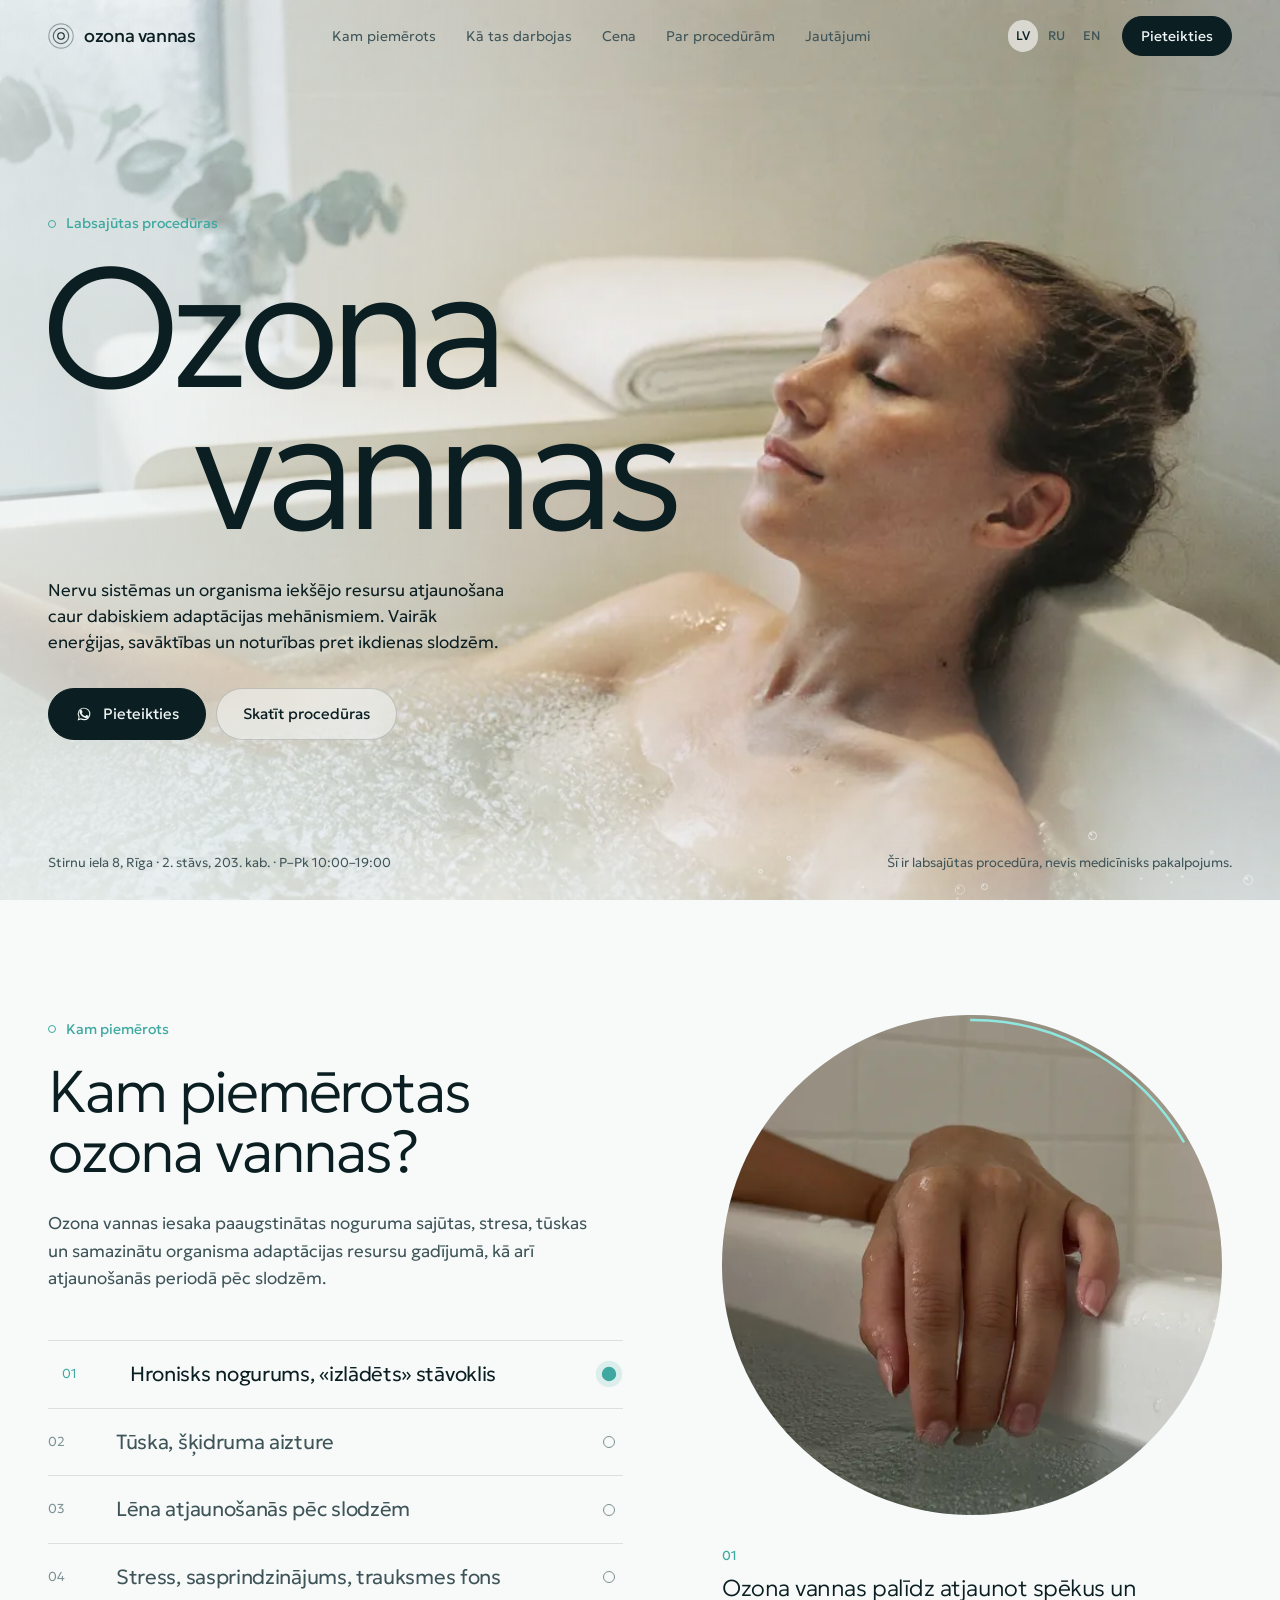
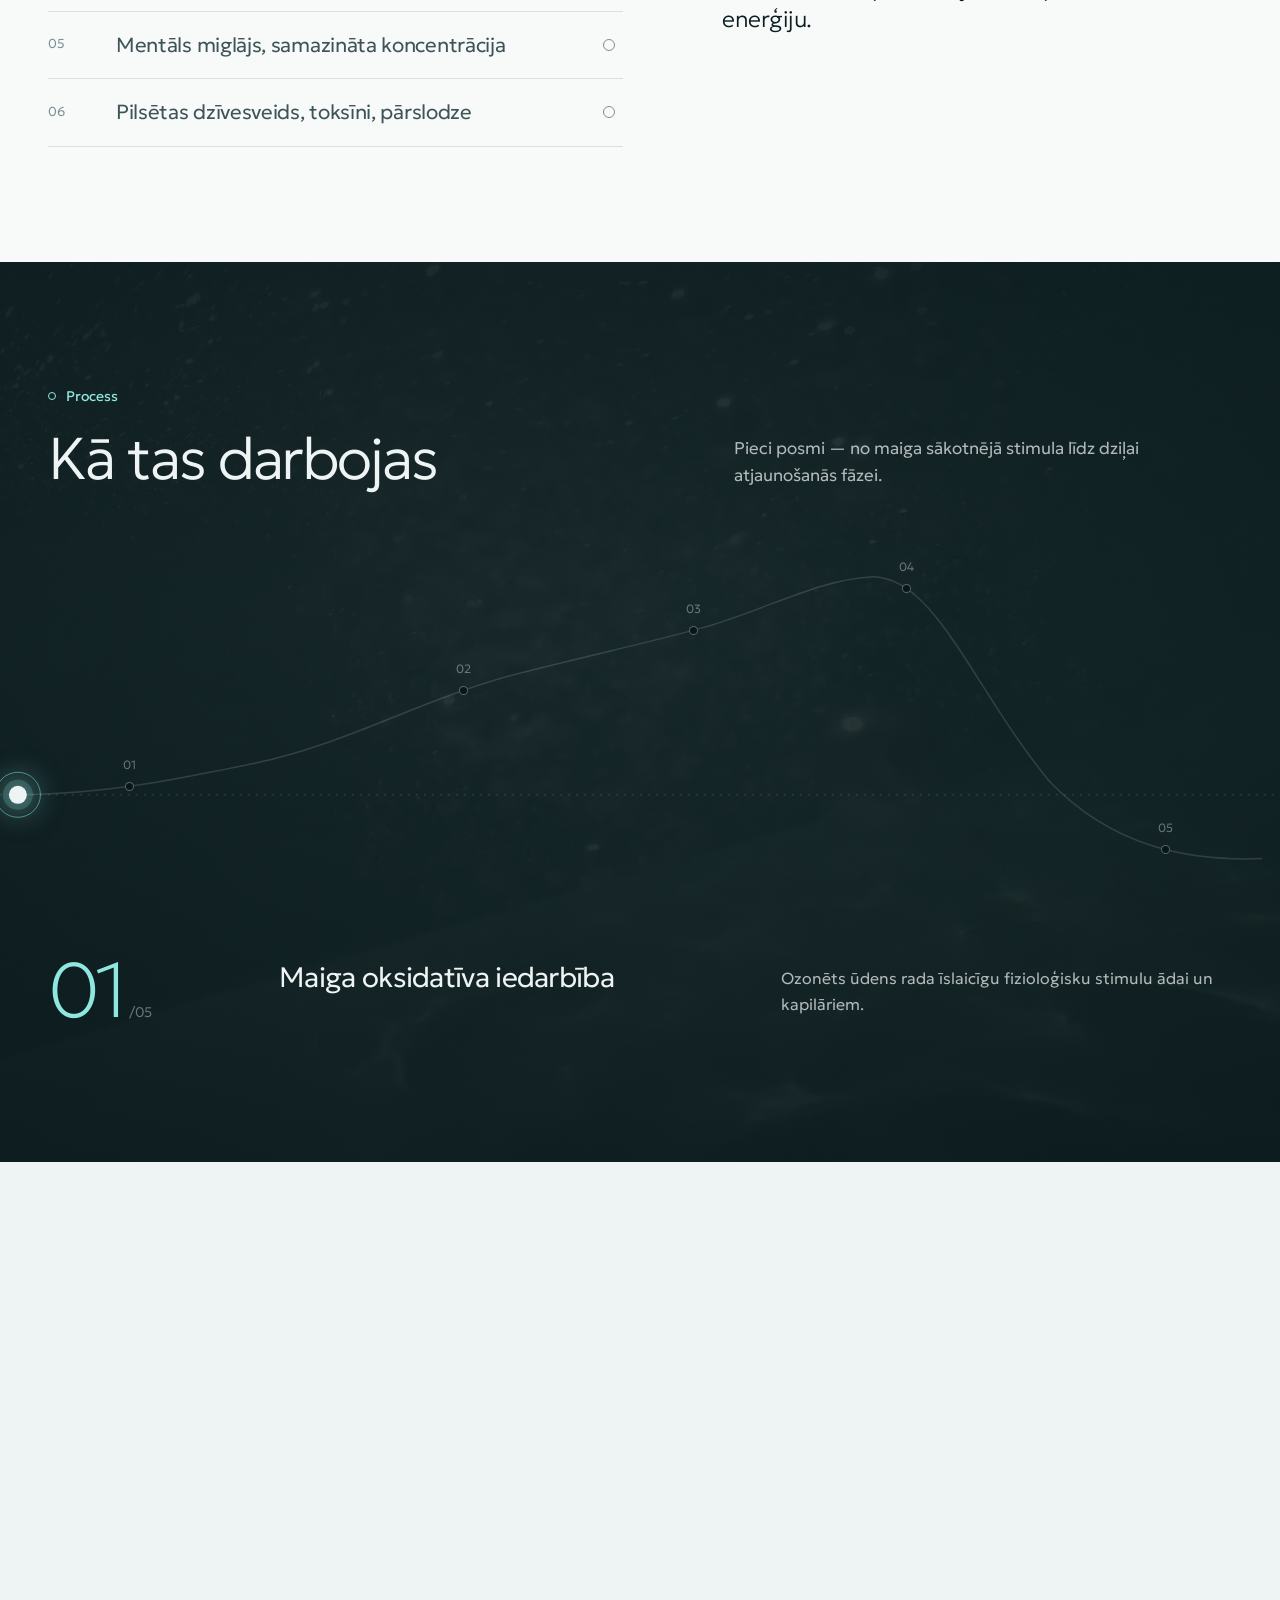
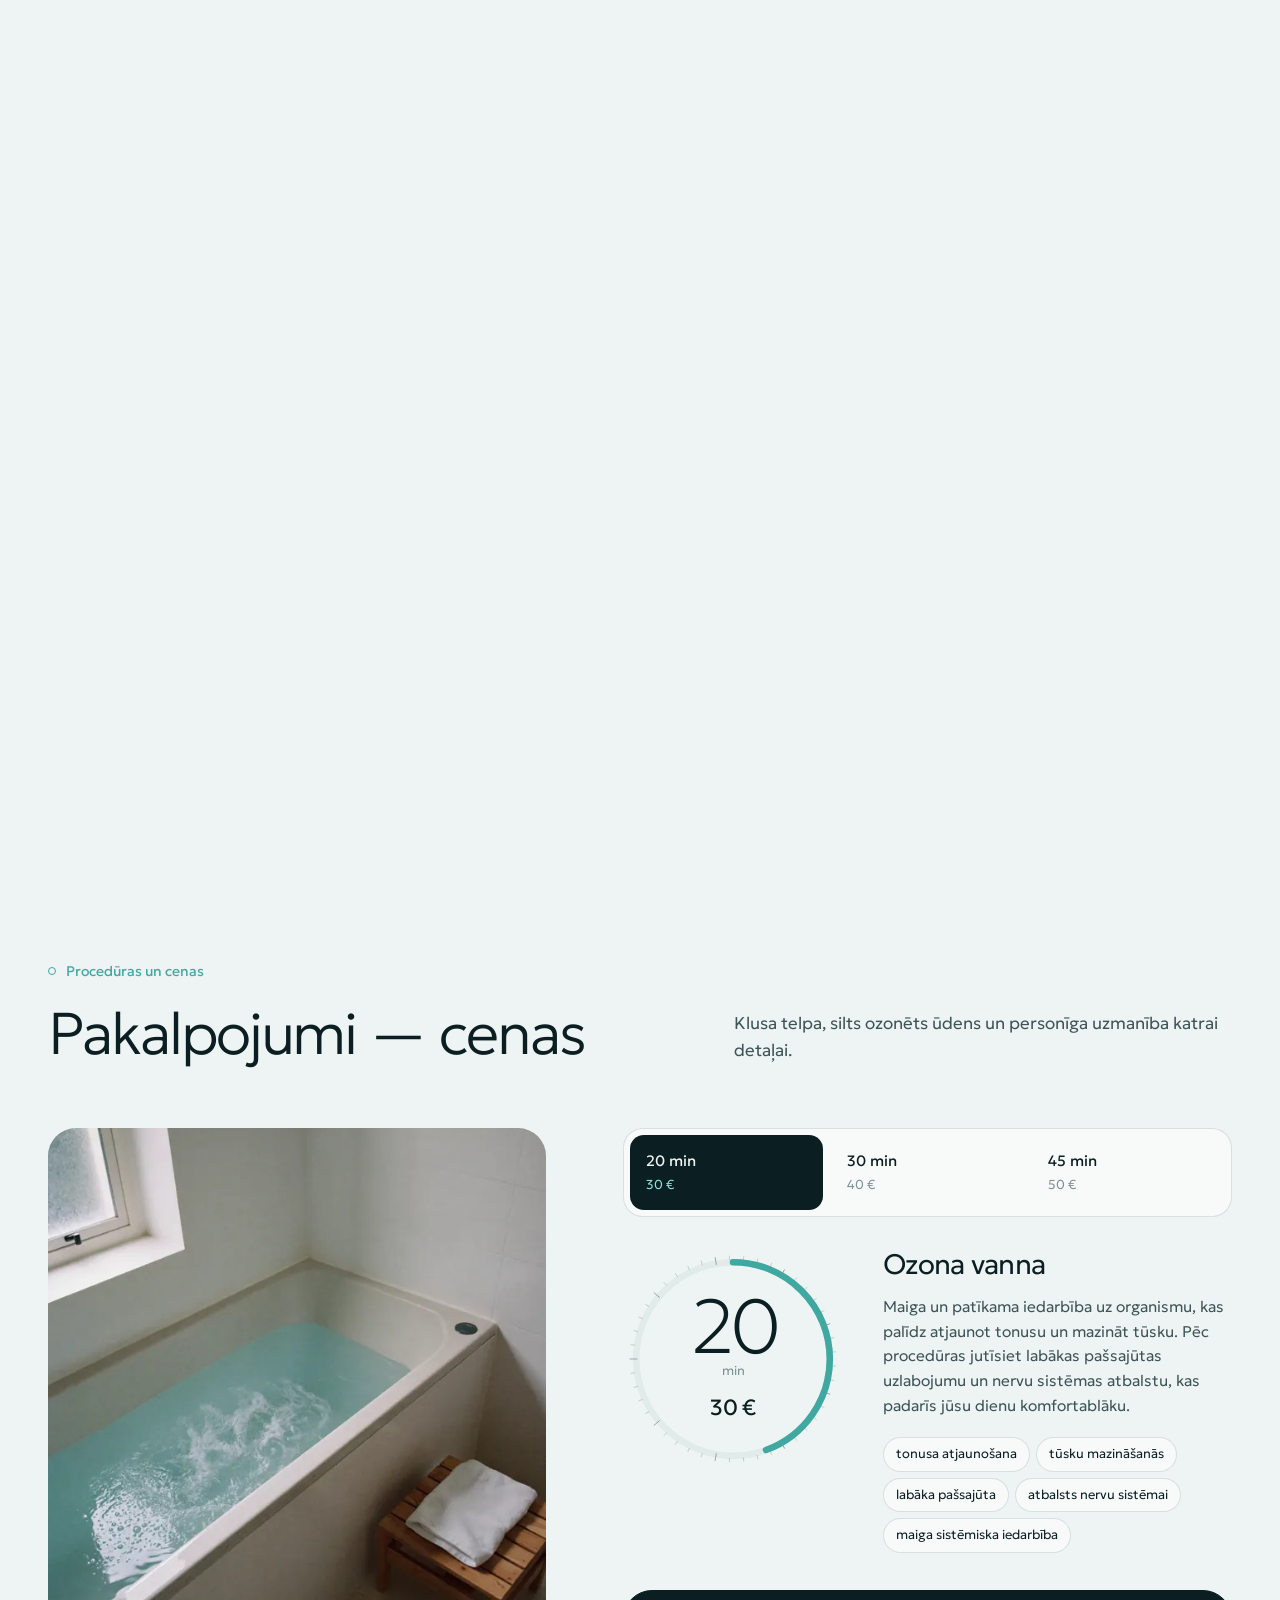
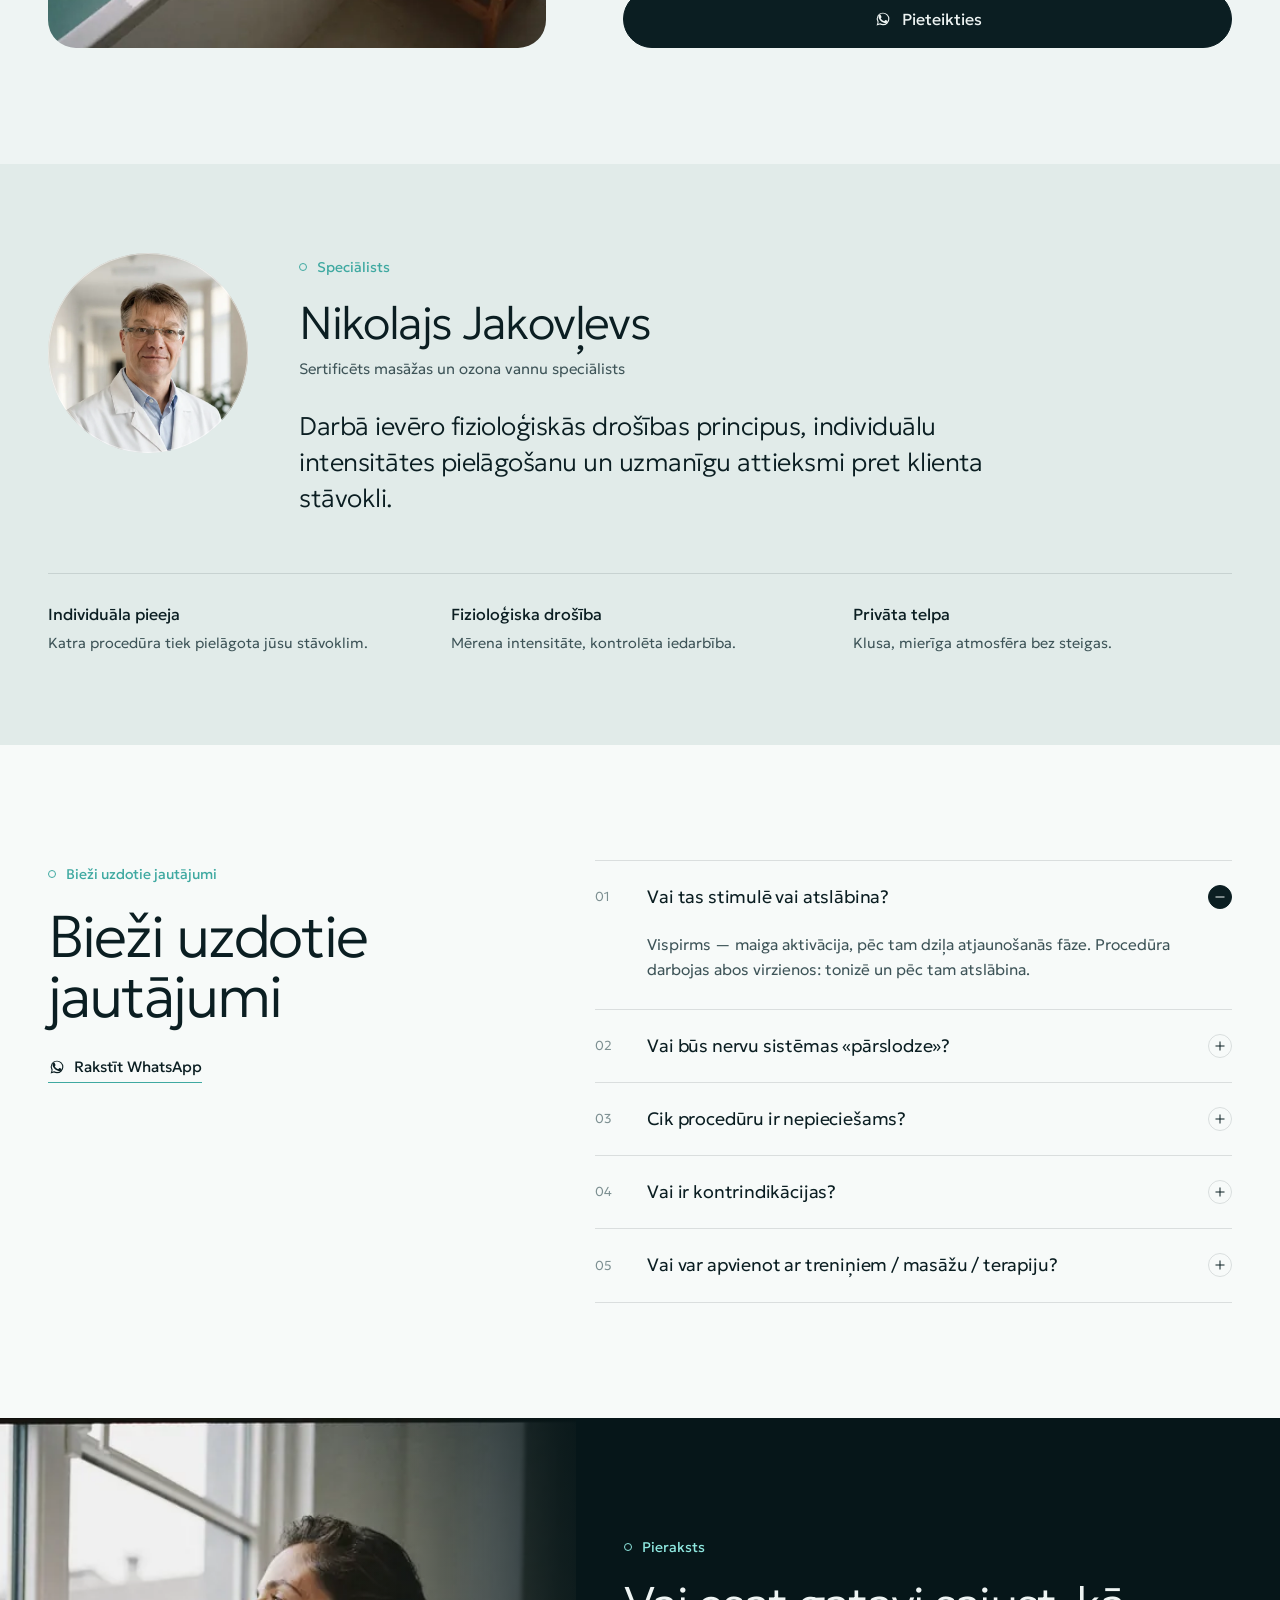
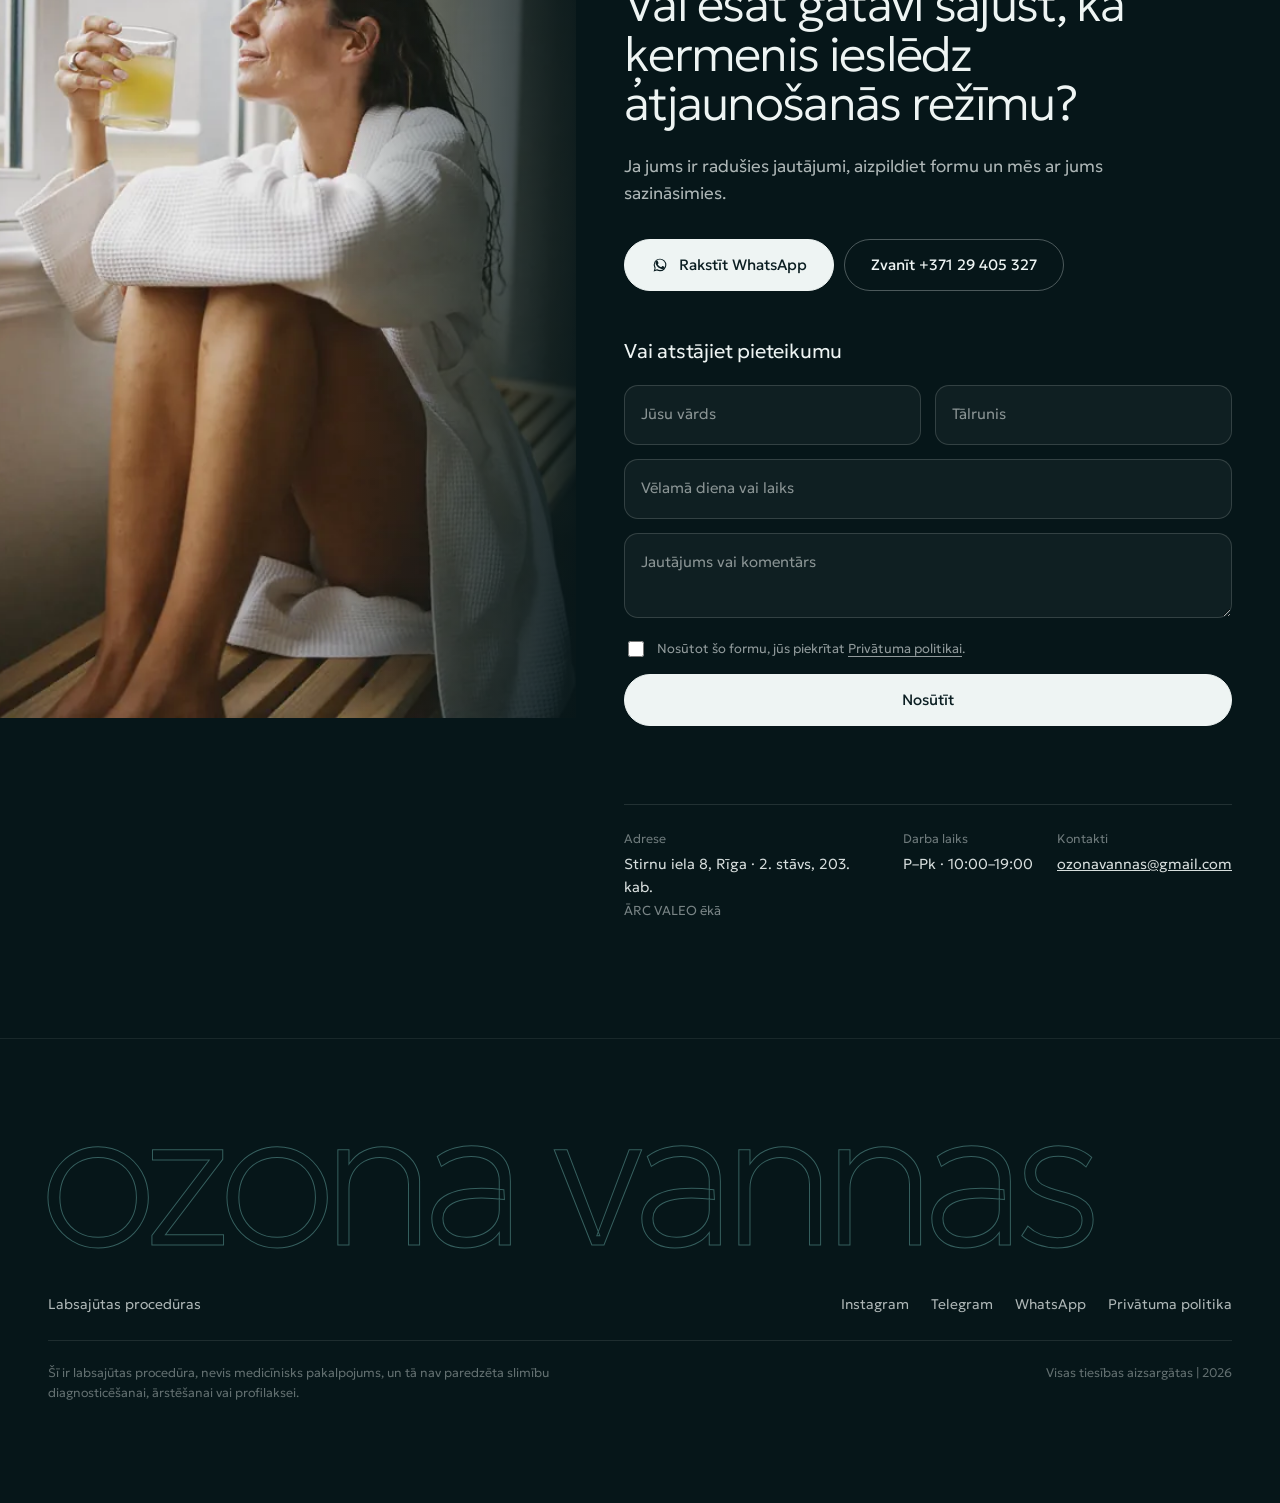
==== index.html @ 35479e6d "Rebrand: interactive water concept with new photography - New identity: Geologica, foam/abyss palett" ====
<!doctype html>
<html lang="lv">
<head>
  <meta charset="utf-8">
  <meta name="viewport" content="width=device-width, initial-scale=1, viewport-fit=cover">
  <title>Ozona Vanna Rīgā | Ozona vannas un masāža | Ozonavannas.lv</title>
  <meta name="description" content="Ozona vannas Rīgā – dziļa relaksācija, ķermeņa atjaunošana un labsajūta. Izvēlies ozona vannu vai ozona vannu ar masāžu. Pieraksts Rīgā.">
  <meta name="robots" content="index, follow, max-image-preview:large">
  <meta name="theme-color" content="#eef4f3">
  <meta name="google-site-verification" content="QZF57YXRMvdtStPwRfbLH__YhUkK2asxfuNc9nprvyA">
  <link rel="canonical" href="https://www.ozonavannas.lv/">
  <link rel="alternate" hreflang="lv" href="https://www.ozonavannas.lv/">
  <link rel="alternate" hreflang="ru" href="https://www.ozonavannas.lv/ru/">
  <link rel="alternate" hreflang="en" href="https://www.ozonavannas.lv/en/">
  <link rel="alternate" hreflang="x-default" href="https://www.ozonavannas.lv/">
  <meta property="og:type" content="website">
  <meta property="og:site_name" content="Ozona vannas">
  <meta property="og:title" content="Ozona Vanna Rīgā | Ozona vannas un masāža | Ozonavannas.lv">
  <meta property="og:description" content="Ozona vannas Rīgā – dziļa relaksācija, ķermeņa atjaunošana un labsajūta. Izvēlies ozona vannu vai ozona vannu ar masāžu. Pieraksts Rīgā.">
  <meta property="og:url" content="https://www.ozonavannas.lv/">
  <meta property="og:image" content="https://www.ozonavannas.lv/img/og.jpg">
  <meta property="og:image:width" content="1200">
  <meta property="og:image:height" content="630">
  <meta property="og:image:alt" content="Ozona vanna Rīgā">
  <meta property="og:locale" content="lv_LV">
  <meta name="twitter:card" content="summary_large_image">
  <link rel="icon" href="/favicon.svg" type="image/svg+xml">
  <link rel="preload" href="/fonts/geologica-latin-wght-normal.woff2" as="font" type="font/woff2" crossorigin>
  <link rel="preload" as="image" href="/img/hero-1280.webp" imagesrcset="/img/hero-m-864.webp 864w, /img/hero-1280.webp 1280w, /img/hero-2000.webp 2000w" imagesizes="100vw">
  <link rel="stylesheet" href="/fonts/geologica.css">
  <link rel="stylesheet" href="/styles.css?v=202610071225">
  <script type="application/ld+json">{"@context":"https://schema.org","@graph":[{"@type":"WebSite","@id":"https://www.ozonavannas.lv/#website","url":"https://www.ozonavannas.lv/","name":"Ozona vannas","inLanguage":["lv","ru","en"]},{"@type":["LocalBusiness","HealthAndBeautyBusiness"],"@id":"https://www.ozonavannas.lv/#business","name":"Ozona vannas","url":"https://www.ozonavannas.lv/","image":"https://www.ozonavannas.lv/img/og.jpg","logo":"https://www.ozonavannas.lv/favicon.svg","telephone":"+37129405327","email":"ozonavannas@gmail.com","description":"Ozona vannas Rīgā – dziļa relaksācija, ķermeņa atjaunošana un labsajūta. Izvēlies ozona vannu vai ozona vannu ar masāžu. Pieraksts Rīgā.","address":{"@type":"PostalAddress","streetAddress":"Stirnu iela 8, 203","addressLocality":"Rīga","addressCountry":"LV"},"openingHoursSpecification":[{"@type":"OpeningHoursSpecification","dayOfWeek":["Monday","Tuesday","Wednesday","Thursday","Friday"],"opens":"10:00","closes":"19:00"}],"priceRange":"€€","areaServed":{"@type":"City","name":"Rīga"},"sameAs":["https://www.instagram.com/ozonavannas","https://t.me/NikolayJa"],"makesOffer":[{"@type":"Offer","name":"Ozona vanna · 20 min","price":"30","priceCurrency":"EUR"},{"@type":"Offer","name":"Ozona vanna · 30 min","price":"40","priceCurrency":"EUR"},{"@type":"Offer","name":"Ozona vanna + masāža ar ozona eļļu · 45 min","price":"50","priceCurrency":"EUR"}]},{"@type":"FAQPage","@id":"https://www.ozonavannas.lv/#faq","inLanguage":"lv","mainEntity":[{"@type":"Question","name":"Vai tas stimulē vai atslābina?","acceptedAnswer":{"@type":"Answer","text":"Vispirms — maiga aktivācija, pēc tam dziļa atjaunošanās fāze. Procedūra darbojas abos virzienos: tonizē un pēc tam atslābina."}},{"@type":"Question","name":"Vai būs nervu sistēmas «pārslodze»?","acceptedAnswer":{"@type":"Answer","text":"Nē. Stimuls ir mērens un kontrolēts — tas ir eustress, kas iekļaujas dabiskā adaptācijas reakcijā."}},{"@type":"Question","name":"Cik procedūru ir nepieciešams?","acceptedAnswer":{"@type":"Answer","text":"Pirmais efekts jūtams jau pēc viena seansa. Noturīgam rezultātam parasti ieteicams īss kurss."}},{"@type":"Question","name":"Vai ir kontrindikācijas?","acceptedAnswer":{"@type":"Answer","text":"Jā, ir individuāli ierobežojumi. Lūdzu, par tiem pastāstiet iepriekš — speciālists pielāgos procedūru."}},{"@type":"Question","name":"Vai var apvienot ar treniņiem / masāžu / terapiju?","acceptedAnswer":{"@type":"Answer","text":"Jā. Ozona vanna labi sader ar fizisko slodzi, masāžu un atbalstošo terapiju."}}]}]}</script>
</head>
<body>
<a class="skip" href="#main">Pāriet uz saturu</a>

<header class="site-header" data-header>
  <div class="wrap header-inner">
    <a class="logo" href="/" aria-label="Ozona vannas">
      <svg class="logo-mark" viewBox="0 0 32 32" aria-hidden="true"><circle cx="16" cy="16" r="15"/><circle cx="16" cy="16" r="9.5"/><circle cx="16" cy="16" r="4"/></svg>
      <span class="logo-word">ozona vannas</span>
    </a>
    <nav class="nav" aria-label="Izvēlne">
      <a href="#kam">Kam piemērots</a>
      <a href="#procedura">Kā tas darbojas</a>
      <a href="#cenas">Cena</a>
      <a href="#specialists">Par procedūrām</a>
      <a href="#jautajumi">Jautājumi</a>
    </nav>
    <div class="header-right">
      <div class="lang" aria-label="Language">
        <a href="/" hreflang="lv" lang="lv" aria-current="page">LV</a>
        <a href="/ru/" hreflang="ru" lang="ru">RU</a>
        <a href="/en/" hreflang="en" lang="en">EN</a>
      </div>
      <a class="btn btn-small" href="https://wa.me/37129405327?text=Labdien%21%20V%C4%93los%20pierakst%C4%ABties%20uz%20ozona%20vannu." target="_blank" rel="noopener" data-track="wa_header">Pieteikties</a>
      <button class="burger" type="button" aria-expanded="false" aria-controls="mobile-menu" data-burger><span></span><span class="sr">Izvēlne</span></button>
    </div>
  </div>
  <div class="mobile-menu" id="mobile-menu" hidden data-menu>
    <nav class="wrap">
      <a href="#kam">Kam piemērots</a>
      <a href="#procedura">Kā tas darbojas</a>
      <a href="#cenas">Cena</a>
      <a href="#specialists">Par procedūrām</a>
      <a href="#jautajumi">Jautājumi</a>
      <div class="lang lang-mobile">
        <a href="/" hreflang="lv" aria-current="page">LV</a>
        <a href="/ru/" hreflang="ru">RU</a>
        <a href="/en/" hreflang="en">EN</a>
      </div>
    </nav>
  </div>
</header>

<main id="main">

  <!-- 01 · SURFACE — the photo is live water: the cursor leaves ripples, ozone bubbles rise -->
  <section class="hero" data-hero>
    <div class="hero-stage" data-hero-stage>
      <picture class="hero-img">
        <source media="(max-width: 720px)" type="image/webp" srcset="/img/hero-m-864.webp">
        <source type="image/webp" srcset="/img/hero-1280.webp 1280w, /img/hero-2000.webp 2000w" sizes="100vw">
        <img src="/img/hero-1280.jpg" alt="Ozona vanna Rīgā" width="2048" height="1152" fetchpriority="high" data-hero-img>
      </picture>
      <canvas class="hero-gl" data-hero-gl aria-hidden="true"></canvas>
      <canvas class="bubbles" data-bubbles="hero" aria-hidden="true"></canvas>
      <div class="hero-veil" aria-hidden="true"></div>
    </div>
    <div class="wrap hero-content">
      <p class="kicker" data-rise>Labsajūtas procedūras</p>
      <h1 class="display" aria-label="Ozona vannas">
        <span class="display-line" aria-hidden="true"><span class="ch">O</span><span class="ch">z</span><span class="ch">o</span><span class="ch">n</span><span class="ch">a</span></span>
        <span class="display-line display-line-2" aria-hidden="true"><span class="ch">v</span><span class="ch">a</span><span class="ch">n</span><span class="ch">n</span><span class="ch">a</span><span class="ch">s</span></span>
      </h1>
      <p class="hero-sub" data-rise>Nervu sistēmas un organisma iekšējo resursu atjaunošana caur dabiskiem adaptācijas mehānismiem. Vairāk enerģijas, savāktības un noturības pret ikdienas slodzēm.</p>
      <div class="cta-row" data-rise>
        <a class="btn" href="https://wa.me/37129405327?text=Labdien%21%20V%C4%93los%20pierakst%C4%ABties%20uz%20ozona%20vannu." target="_blank" rel="noopener" data-track="wa_hero"><svg viewBox="0 0 24 24" fill="currentColor" aria-hidden="true"><path d="M17.5 14.38c-.3-.15-1.77-.87-2.04-.97-.27-.1-.47-.15-.67.15-.2.3-.77.97-.94 1.17-.17.2-.35.22-.65.07-.3-.15-1.26-.46-2.4-1.48-.89-.79-1.49-1.77-1.66-2.07-.17-.3-.02-.46.13-.61.13-.13.3-.35.45-.52.15-.17.2-.3.3-.5.1-.2.05-.37-.02-.52-.07-.15-.67-1.62-.92-2.22-.24-.58-.49-.5-.67-.51h-.57c-.2 0-.52.07-.79.37-.27.3-1.04 1.02-1.04 2.48s1.06 2.88 1.21 3.08c.15.2 2.09 3.2 5.07 4.49.71.31 1.26.49 1.69.62.71.23 1.36.2 1.87.12.57-.09 1.77-.72 2.02-1.42.25-.7.25-1.3.17-1.42-.07-.13-.27-.2-.57-.35Z"/><path d="M12.02 3.5A8.45 8.45 0 0 0 4.8 16.28L3.5 20.5l4.34-1.14a8.43 8.43 0 0 0 4.17 1.06h.01A8.45 8.45 0 0 0 12.02 3.5Zm0 15.21h-.01a7 7 0 0 1-3.57-.98l-.26-.15-2.65.69.71-2.58-.17-.27a7.02 7.02 0 1 1 5.95 3.29Z"/></svg>Pieteikties</a>
        <a class="btn btn-glass" href="#cenas">Skatīt procedūras</a>
      </div>
    </div>
    <aside class="hero-note" data-rise>
      <p class="hero-note-lead">Enerģijas un iekšējā līdzsvara atjaunošana</p>
      <ul>
        <li>Vairāk enerģijas</li>
        <li>Mazāk sasprindzinājuma</li>
        <li>Labāka adaptācija slodzēm</li>
      </ul>
    </aside>
    <div class="wrap hero-foot" data-rise>
      <p>Stirnu iela 8, Rīga · 2. stāvs, 203. kab. · P–Pk 10:00–19:00</p>
      <p>Šī ir labsajūtas procedūra, nevis medicīnisks pakalpojums.</p>
    </div>
  </section>

  <!-- 02 · WHO IT'S FOR — pick a state; the lens answers -->
  <section class="section states" id="kam" data-states>
    <div class="wrap states-grid">
      <div class="states-copy">
        <p class="kicker">Kam piemērots</p>
        <h2 class="h2">Kam piemērotas ozona vannas?</h2>
        <p class="lede">Ozona vannas iesaka paaugstinātas noguruma sajūtas, stresa, tūskas un samazinātu organisma adaptācijas resursu gadījumā, kā arī atjaunošanās periodā pēc slodzēm.</p>
        <ol class="states-list" role="tablist" aria-orientation="vertical">
          <li>
            <button class="state" type="button" role="tab" id="state-1" aria-controls="state-panel" aria-selected="true" data-state="0">
              <span class="state-n">01</span>
              <span class="state-t">Hronisks nogurums, «izlādēts» stāvoklis</span>
              <span class="state-dot" aria-hidden="true"></span>
            </button>
            <p class="state-mobile-text">Ozona vannas palīdz atjaunot spēkus un enerģiju.</p>
          </li>
          <li>
            <button class="state" type="button" role="tab" id="state-2" aria-controls="state-panel" aria-selected="false" data-state="1">
              <span class="state-n">02</span>
              <span class="state-t">Tūska, šķidruma aizture</span>
              <span class="state-dot" aria-hidden="true"></span>
            </button>
            <p class="state-mobile-text">Veicina tūsku mazināšanos un lieka šķidruma izvadīšanu.</p>
          </li>
          <li>
            <button class="state" type="button" role="tab" id="state-3" aria-controls="state-panel" aria-selected="false" data-state="2">
              <span class="state-n">03</span>
              <span class="state-t">Lēna atjaunošanās pēc slodzēm</span>
              <span class="state-dot" aria-hidden="true"></span>
            </button>
            <p class="state-mobile-text">Mazina nogurumu un sasprindzinājumu pēc fiziskām slodzēm.</p>
          </li>
          <li>
            <button class="state" type="button" role="tab" id="state-4" aria-controls="state-panel" aria-selected="false" data-state="3">
              <span class="state-n">04</span>
              <span class="state-t">Stress, sasprindzinājums, trauksmes fons</span>
              <span class="state-dot" aria-hidden="true"></span>
            </button>
            <p class="state-mobile-text">Vannas palīdz mazināt sasprindzinājuma un trauksmes līmeni.</p>
          </li>
          <li>
            <button class="state" type="button" role="tab" id="state-5" aria-controls="state-panel" aria-selected="false" data-state="4">
              <span class="state-n">05</span>
              <span class="state-t">Mentāls miglājs, samazināta koncentrācija</span>
              <span class="state-dot" aria-hidden="true"></span>
            </button>
            <p class="state-mobile-text">Veicina labāku koncentrāciju un prāta skaidrību.</p>
          </li>
          <li>
            <button class="state" type="button" role="tab" id="state-6" aria-controls="state-panel" aria-selected="false" data-state="5">
              <span class="state-n">06</span>
              <span class="state-t">Pilsētas dzīvesveids, toksīni, pārslodze</span>
              <span class="state-dot" aria-hidden="true"></span>
            </button>
            <p class="state-mobile-text">Sajūtiet spēku pieplūdumu, prāta skaidrību un dziļu atjaunošanos.</p>
          </li>
        </ol>
      </div>
      <div class="states-lens">
        <figure class="lens" data-lens>
          <picture>
            <source type="image/webp" srcset="/img/hand-600.webp 600w, /img/hand-960.webp 960w" sizes="(max-width: 900px) 70vw, 460px">
            <img src="/img/hand-600.webp" alt="" width="960" height="1280" loading="lazy" decoding="async">
          </picture>
          <canvas class="bubbles" data-bubbles="lens" aria-hidden="true"></canvas>
          <svg class="lens-ring" viewBox="0 0 100 100" aria-hidden="true"><circle cx="50" cy="50" r="49" pathLength="6" data-lens-ring/></svg>
        </figure>
        <div class="lens-text" id="state-panel" role="tabpanel" aria-live="polite">
          <p class="lens-p is-on" data-state-text="0"><span>01</span>Ozona vannas palīdz atjaunot spēkus un enerģiju.</p>
          <p class="lens-p" data-state-text="1"><span>02</span>Veicina tūsku mazināšanos un lieka šķidruma izvadīšanu.</p>
          <p class="lens-p" data-state-text="2"><span>03</span>Mazina nogurumu un sasprindzinājumu pēc fiziskām slodzēm.</p>
          <p class="lens-p" data-state-text="3"><span>04</span>Vannas palīdz mazināt sasprindzinājuma un trauksmes līmeni.</p>
          <p class="lens-p" data-state-text="4"><span>05</span>Veicina labāku koncentrāciju un prāta skaidrību.</p>
          <p class="lens-p" data-state-text="5"><span>06</span>Sajūtiet spēku pieplūdumu, prāta skaidrību un dziļu atjaunošanos.</p>
        </div>
      </div>
    </div>
  </section>

  <!-- 03 · THE CURVE — the session drawn as one line: activation, peak, deep recovery -->
  <section class="curve" id="procedura" data-curve>
    <div class="curve-bg" aria-hidden="true">
      <picture>
        <source type="image/webp" srcset="/img/water-900.webp 900w, /img/water-1600.webp 1600w" sizes="100vw">
        <img src="/img/water-900.webp" alt="" width="2048" height="1152" loading="lazy" decoding="async" data-curve-img>
      </picture>
      <canvas class="bubbles" data-bubbles="curve"></canvas>
    </div>
    <div class="curve-pin" data-curve-pin>
      <div class="wrap curve-head">
        <div>
          <p class="kicker">Process</p>
          <h2 class="h2">Kā tas darbojas</h2>
        </div>
        <p class="lede">Pieci posmi — no maiga sākotnējā stimula līdz dziļai atjaunošanās fāzei.</p>
      </div>
      <div class="curve-plot" aria-hidden="true">
        <svg viewBox="0 0 1000 300" preserveAspectRatio="none" data-curve-svg>
          <line class="curve-base" x1="0" y1="200" x2="1000" y2="200"/>
          <path class="curve-ghost" d="M14,200 C80,200 140,188 200,176 C270,162 330,128 400,110 C460,95 505,86 550,74 C600,60 640,38 680,36 C730,34 760,120 820,190 C870,240 930,250 986,248"/>
          <path class="curve-line" data-curve-path d="M14,200 C80,200 140,188 200,176 C270,162 330,128 400,110 C460,95 505,86 550,74 C600,60 640,38 680,36 C730,34 760,120 820,190 C870,240 930,250 986,248"/>
        </svg>
        <div class="curve-marks" data-curve-marks>
          <span class="curve-mark" data-mark="0" data-n="01"></span>
          <span class="curve-mark" data-mark="1" data-n="02"></span>
          <span class="curve-mark" data-mark="2" data-n="03"></span>
          <span class="curve-mark" data-mark="3" data-n="04"></span>
          <span class="curve-mark" data-mark="4" data-n="05"></span>
        </div>
        <span class="curve-dot" data-curve-dot><i></i></span>
      </div>
      <ol class="wrap curve-steps" data-curve-steps>
        <li class="curve-step is-on" data-step="0">
          <span class="curve-step-n">01<small>/05</small></span>
          <h3>Maiga oksidatīva iedarbība</h3>
          <p>Ozonēts ūdens rada īslaicīgu fizioloģisku stimulu ādai un kapilāriem.</p>
        </li>
        <li class="curve-step" data-step="1">
          <span class="curve-step-n">02<small>/05</small></span>
          <h3>Receptoru un nervu sistēmas aktivācija</h3>
          <p>Iesaistās perifērā nervu sistēma un veģetatīvā regulācija.</p>
        </li>
        <li class="curve-step" data-step="2">
          <span class="curve-step-n">03<small>/05</small></span>
          <h3>Eustress — labvēlīgs stress</h3>
          <p>Organisms saņem kontrolētu signālu adaptācijai, nevis aizsardzībai vai panikas reakcijai.</p>
        </li>
        <li class="curve-step" data-step="3">
          <span class="curve-step-n">04<small>/05</small></span>
          <h3>Īsa simpātiskās sistēmas aktivācija</h3>
          <p>Mērens kateholamīnu (hormonu un neirotransmiteru) izdalījums veicina prāta skaidrību, tonusu un koncentrāciju.</p>
        </li>
        <li class="curve-step" data-step="4">
          <span class="curve-step-n">05<small>/05</small></span>
          <h3>Atjaunošanās fāze</h3>
          <p>Pēc aktivācijas sākas dziļas relaksācijas, atjaunošanās un sistēmu līdzsvara procesi.</p>
        </li>
      </ol>
    </div>
  </section>

  <!-- 04 · CHOOSE THE SESSION — one dial for all three options -->
  <section class="section session" id="cenas" data-session>
    <div class="wrap">
      <header class="section-head">
        <div>
          <p class="kicker">Procedūras un cenas</p>
          <h2 class="h2">Pakalpojumi — cenas</h2>
        </div>
        <p class="lede">Klusa telpa, silts ozonēts ūdens un personīga uzmanība katrai detaļai.</p>
      </header>
      <div class="session-grid">
        <div class="session-media">
          <figure class="session-photo is-on" data-svc-photo="0">
            <picture>
              <source type="image/webp" srcset="/img/tub-600.webp 600w, /img/tub-960.webp 960w" sizes="(max-width: 900px) 100vw, 40vw">
              <img src="/img/tub-600.webp" alt="Ozona vanna" width="960" height="1280" loading="lazy" decoding="async">
            </picture>
          </figure>
          <figure class="session-photo" data-svc-photo="1">
            <picture>
              <source type="image/webp" srcset="/img/massage-600.webp 600w, /img/massage-960.webp 960w" sizes="(max-width: 900px) 100vw, 40vw">
              <img src="/img/massage-600.webp" alt="Masāža ar ozona eļļu" width="960" height="1280" loading="lazy" decoding="async">
            </picture>
          </figure>
        </div>
        <div class="session-panel">
          <div class="session-options" role="radiogroup">
            <button type="button" class="opt" role="radio" aria-checked="true" data-opt data-svc="0" data-min="20" data-price="30 €" data-wa="https://wa.me/37129405327?text=Labdien%21%20V%C4%93los%20pierakst%C4%ABties%20uz%20ozona%20vannu%20%2820%20vai%2030%20min%29.">
              <span class="opt-min">20 min</span><span class="opt-price">30 €</span>
            </button>
            <button type="button" class="opt" role="radio" aria-checked="false" data-opt data-svc="0" data-min="30" data-price="40 €" data-wa="https://wa.me/37129405327?text=Labdien%21%20V%C4%93los%20pierakst%C4%ABties%20uz%20ozona%20vannu%20%2820%20vai%2030%20min%29.">
              <span class="opt-min">30 min</span><span class="opt-price">40 €</span>
            </button>
            <button type="button" class="opt" role="radio" aria-checked="false" data-opt data-svc="1" data-min="45" data-price="50 €" data-wa="https://wa.me/37129405327?text=Labdien%21%20V%C4%93los%20pierakst%C4%ABties%20uz%20ozona%20vannu%20%2B%20mas%C4%81%C5%BEu%20ar%20ozona%20e%C4%BC%C4%BCu%20%2845%20min%29.">
              <span class="opt-min">45 min</span><span class="opt-price">50 €</span>
            </button>
          </div>
          <div class="session-dial" aria-hidden="true">
            <svg viewBox="0 0 200 200"><circle class="dial-track" cx="100" cy="100" r="88"/><circle class="dial-fill" cx="100" cy="100" r="88" pathLength="45" data-dial/><line class="dial-tick dial-tick-major" x1="100" y1="6" x2="100" y2="13" transform="rotate(0 100 100)"/><line class="dial-tick" x1="100" y1="6" x2="100" y2="10" transform="rotate(8 100 100)"/><line class="dial-tick" x1="100" y1="6" x2="100" y2="10" transform="rotate(16 100 100)"/><line class="dial-tick" x1="100" y1="6" x2="100" y2="10" transform="rotate(24 100 100)"/><line class="dial-tick" x1="100" y1="6" x2="100" y2="10" transform="rotate(32 100 100)"/><line class="dial-tick dial-tick-major" x1="100" y1="6" x2="100" y2="13" transform="rotate(40 100 100)"/><line class="dial-tick" x1="100" y1="6" x2="100" y2="10" transform="rotate(48 100 100)"/><line class="dial-tick" x1="100" y1="6" x2="100" y2="10" transform="rotate(56 100 100)"/><line class="dial-tick" x1="100" y1="6" x2="100" y2="10" transform="rotate(64 100 100)"/><line class="dial-tick" x1="100" y1="6" x2="100" y2="10" transform="rotate(72 100 100)"/><line class="dial-tick dial-tick-major" x1="100" y1="6" x2="100" y2="13" transform="rotate(80 100 100)"/><line class="dial-tick" x1="100" y1="6" x2="100" y2="10" transform="rotate(88 100 100)"/><line class="dial-tick" x1="100" y1="6" x2="100" y2="10" transform="rotate(96 100 100)"/><line class="dial-tick" x1="100" y1="6" x2="100" y2="10" transform="rotate(104 100 100)"/><line class="dial-tick" x1="100" y1="6" x2="100" y2="10" transform="rotate(112 100 100)"/><line class="dial-tick dial-tick-major" x1="100" y1="6" x2="100" y2="13" transform="rotate(120 100 100)"/><line class="dial-tick" x1="100" y1="6" x2="100" y2="10" transform="rotate(128 100 100)"/><line class="dial-tick" x1="100" y1="6" x2="100" y2="10" transform="rotate(136 100 100)"/><line class="dial-tick" x1="100" y1="6" x2="100" y2="10" transform="rotate(144 100 100)"/><line class="dial-tick" x1="100" y1="6" x2="100" y2="10" transform="rotate(152 100 100)"/><line class="dial-tick dial-tick-major" x1="100" y1="6" x2="100" y2="13" transform="rotate(160 100 100)"/><line class="dial-tick" x1="100" y1="6" x2="100" y2="10" transform="rotate(168 100 100)"/><line class="dial-tick" x1="100" y1="6" x2="100" y2="10" transform="rotate(176 100 100)"/><line class="dial-tick" x1="100" y1="6" x2="100" y2="10" transform="rotate(184 100 100)"/><line class="dial-tick" x1="100" y1="6" x2="100" y2="10" transform="rotate(192 100 100)"/><line class="dial-tick dial-tick-major" x1="100" y1="6" x2="100" y2="13" transform="rotate(200 100 100)"/><line class="dial-tick" x1="100" y1="6" x2="100" y2="10" transform="rotate(208 100 100)"/><line class="dial-tick" x1="100" y1="6" x2="100" y2="10" transform="rotate(216 100 100)"/><line class="dial-tick" x1="100" y1="6" x2="100" y2="10" transform="rotate(224 100 100)"/><line class="dial-tick" x1="100" y1="6" x2="100" y2="10" transform="rotate(232 100 100)"/><line class="dial-tick dial-tick-major" x1="100" y1="6" x2="100" y2="13" transform="rotate(240 100 100)"/><line class="dial-tick" x1="100" y1="6" x2="100" y2="10" transform="rotate(248 100 100)"/><line class="dial-tick" x1="100" y1="6" x2="100" y2="10" transform="rotate(256 100 100)"/><line class="dial-tick" x1="100" y1="6" x2="100" y2="10" transform="rotate(264 100 100)"/><line class="dial-tick" x1="100" y1="6" x2="100" y2="10" transform="rotate(272 100 100)"/><line class="dial-tick dial-tick-major" x1="100" y1="6" x2="100" y2="13" transform="rotate(280 100 100)"/><line class="dial-tick" x1="100" y1="6" x2="100" y2="10" transform="rotate(288 100 100)"/><line class="dial-tick" x1="100" y1="6" x2="100" y2="10" transform="rotate(296 100 100)"/><line class="dial-tick" x1="100" y1="6" x2="100" y2="10" transform="rotate(304 100 100)"/><line class="dial-tick" x1="100" y1="6" x2="100" y2="10" transform="rotate(312 100 100)"/><line class="dial-tick dial-tick-major" x1="100" y1="6" x2="100" y2="13" transform="rotate(320 100 100)"/><line class="dial-tick" x1="100" y1="6" x2="100" y2="10" transform="rotate(328 100 100)"/><line class="dial-tick" x1="100" y1="6" x2="100" y2="10" transform="rotate(336 100 100)"/><line class="dial-tick" x1="100" y1="6" x2="100" y2="10" transform="rotate(344 100 100)"/><line class="dial-tick" x1="100" y1="6" x2="100" y2="10" transform="rotate(352 100 100)"/></svg>
            <div class="dial-read"><strong data-dial-min>20</strong><span data-dial-unit>min</span><em data-dial-price>30 €</em></div>
          </div>
          <article class="svc is-on" data-svc-info="0">
            <h3>Ozona vanna</h3>
            <p>Maiga un patīkama iedarbība uz organismu, kas palīdz atjaunot tonusu un mazināt tūsku. Pēc procedūras jutīsiet labākas pašsajūtas uzlabojumu un nervu sistēmas atbalstu, kas padarīs jūsu dienu komfortablāku.</p>
            <ul>
              <li>tonusa atjaunošana</li>
              <li>tūsku mazināšanās</li>
              <li>labāka pašsajūta</li>
              <li>atbalsts nervu sistēmai</li>
              <li>maiga sistēmiska iedarbība</li>
            </ul>
          </article>
          <article class="svc" data-svc-info="1">
            <h3>Ozona vanna + masāža ar ozona eļļu</h3>
            <p>Ozona vannas un masāžas ar ozona eļļu apvienojums nodrošina dziļāku atslābināšanos un paātrinātu atjaunošanos. Procedūra palīdz noņemt ķermeņa sasprindzinājumu un sniedz atjaunotības sajūtu, pateicoties kam jutīsiet sevi enerģiskāku un vieglāku.</p>
            <ul>
              <li>vanna sagatavo nervu sistēmu un asinsvadus</li>
              <li>masāža pastiprina limfodrenāžu un atslābināšanos</li>
              <li>ozona eļļa darbojas lokāli ar audiem</li>
              <li>izteikts «atjaunošanās» efekts</li>
            </ul>
          </article>
          <a class="btn btn-wide" href="https://wa.me/37129405327?text=Labdien%21%20V%C4%93los%20pierakst%C4%ABties%20uz%20ozona%20vannu%20%2820%20vai%2030%20min%29." target="_blank" rel="noopener" data-track="wa_session" data-session-cta><svg viewBox="0 0 24 24" fill="currentColor" aria-hidden="true"><path d="M17.5 14.38c-.3-.15-1.77-.87-2.04-.97-.27-.1-.47-.15-.67.15-.2.3-.77.97-.94 1.17-.17.2-.35.22-.65.07-.3-.15-1.26-.46-2.4-1.48-.89-.79-1.49-1.77-1.66-2.07-.17-.3-.02-.46.13-.61.13-.13.3-.35.45-.52.15-.17.2-.3.3-.5.1-.2.05-.37-.02-.52-.07-.15-.67-1.62-.92-2.22-.24-.58-.49-.5-.67-.51h-.57c-.2 0-.52.07-.79.37-.27.3-1.04 1.02-1.04 2.48s1.06 2.88 1.21 3.08c.15.2 2.09 3.2 5.07 4.49.71.31 1.26.49 1.69.62.71.23 1.36.2 1.87.12.57-.09 1.77-.72 2.02-1.42.25-.7.25-1.3.17-1.42-.07-.13-.27-.2-.57-.35Z"/><path d="M12.02 3.5A8.45 8.45 0 0 0 4.8 16.28L3.5 20.5l4.34-1.14a8.43 8.43 0 0 0 4.17 1.06h.01A8.45 8.45 0 0 0 12.02 3.5Zm0 15.21h-.01a7 7 0 0 1-3.57-.98l-.26-.15-2.65.69.71-2.58-.17-.27a7.02 7.02 0 1 1 5.95 3.29Z"/></svg>Pieteikties</a>
        </div>
      </div>
    </div>
  </section>

  <!-- 05 · SPECIALIST -->
  <section class="section spec" id="specialists">
    <div class="wrap spec-grid">
      <figure class="spec-photo">
        <img src="/img/nikolajs-640.webp" alt="Nikolajs Jakovļevs" width="640" height="640" loading="lazy" decoding="async">
      </figure>
      <div class="spec-id">
        <p class="kicker">Speciālists</p>
        <h2 class="h2">Nikolajs Jakovļevs</h2>
        <p class="spec-role">Sertificēts masāžas un ozona vannu speciālists</p>
      </div>
      <blockquote class="spec-bio">Darbā ievēro fizioloģiskās drošības principus, individuālu intensitātes pielāgošanu un uzmanīgu attieksmi pret klienta stāvokli.</blockquote>
      <ul class="spec-values">
        <li><h3>Individuāla pieeja</h3><p>Katra procedūra tiek pielāgota jūsu stāvoklim.</p></li>
        <li><h3>Fizioloģiska drošība</h3><p>Mērena intensitāte, kontrolēta iedarbība.</p></li>
        <li><h3>Privāta telpa</h3><p>Klusa, mierīga atmosfēra bez steigas.</p></li>
      </ul>
    </div>
  </section>

  <!-- 06 · FAQ -->
  <section class="section faq-sec" id="jautajumi">
    <div class="wrap faq-grid">
      <div class="faq-head">
        <p class="kicker">Bieži uzdotie jautājumi</p>
        <h2 class="h2">Bieži uzdotie jautājumi</h2>
        <a class="link-wa" href="https://wa.me/37129405327?text=Labdien%21%20V%C4%93los%20pierakst%C4%ABties%20uz%20ozona%20vannu." target="_blank" rel="noopener" data-track="wa_faq"><svg viewBox="0 0 24 24" fill="currentColor" aria-hidden="true"><path d="M17.5 14.38c-.3-.15-1.77-.87-2.04-.97-.27-.1-.47-.15-.67.15-.2.3-.77.97-.94 1.17-.17.2-.35.22-.65.07-.3-.15-1.26-.46-2.4-1.48-.89-.79-1.49-1.77-1.66-2.07-.17-.3-.02-.46.13-.61.13-.13.3-.35.45-.52.15-.17.2-.3.3-.5.1-.2.05-.37-.02-.52-.07-.15-.67-1.62-.92-2.22-.24-.58-.49-.5-.67-.51h-.57c-.2 0-.52.07-.79.37-.27.3-1.04 1.02-1.04 2.48s1.06 2.88 1.21 3.08c.15.2 2.09 3.2 5.07 4.49.71.31 1.26.49 1.69.62.71.23 1.36.2 1.87.12.57-.09 1.77-.72 2.02-1.42.25-.7.25-1.3.17-1.42-.07-.13-.27-.2-.57-.35Z"/><path d="M12.02 3.5A8.45 8.45 0 0 0 4.8 16.28L3.5 20.5l4.34-1.14a8.43 8.43 0 0 0 4.17 1.06h.01A8.45 8.45 0 0 0 12.02 3.5Zm0 15.21h-.01a7 7 0 0 1-3.57-.98l-.26-.15-2.65.69.71-2.58-.17-.27a7.02 7.02 0 1 1 5.95 3.29Z"/></svg>Rakstīt WhatsApp</a>
      </div>
      <div class="faq">
        <details open>
          <summary><span class="faq-n">01</span>Vai tas stimulē vai atslābina?<i aria-hidden="true"></i></summary>
          <div class="faq-a"><p>Vispirms — maiga aktivācija, pēc tam dziļa atjaunošanās fāze. Procedūra darbojas abos virzienos: tonizē un pēc tam atslābina.</p></div>
        </details>
        <details>
          <summary><span class="faq-n">02</span>Vai būs nervu sistēmas «pārslodze»?<i aria-hidden="true"></i></summary>
          <div class="faq-a"><p>Nē. Stimuls ir mērens un kontrolēts — tas ir eustress, kas iekļaujas dabiskā adaptācijas reakcijā.</p></div>
        </details>
        <details>
          <summary><span class="faq-n">03</span>Cik procedūru ir nepieciešams?<i aria-hidden="true"></i></summary>
          <div class="faq-a"><p>Pirmais efekts jūtams jau pēc viena seansa. Noturīgam rezultātam parasti ieteicams īss kurss.</p></div>
        </details>
        <details>
          <summary><span class="faq-n">04</span>Vai ir kontrindikācijas?<i aria-hidden="true"></i></summary>
          <div class="faq-a"><p>Jā, ir individuāli ierobežojumi. Lūdzu, par tiem pastāstiet iepriekš — speciālists pielāgos procedūru.</p></div>
        </details>
        <details>
          <summary><span class="faq-n">05</span>Vai var apvienot ar treniņiem / masāžu / terapiju?<i aria-hidden="true"></i></summary>
          <div class="faq-a"><p>Jā. Ozona vanna labi sader ar fizisko slodzi, masāžu un atbalstošo terapiju.</p></div>
        </details>
      </div>
    </div>
  </section>

  <!-- 07 · BOOKING -->
  <section class="booking" id="pieraksts">
    <figure class="booking-photo" aria-hidden="true">
      <picture>
        <source type="image/webp" srcset="/img/after-600.webp 600w, /img/after-960.webp 960w" sizes="(max-width: 900px) 100vw, 45vw">
        <img src="/img/after-600.webp" alt="" width="960" height="1280" loading="lazy" decoding="async">
      </picture>
    </figure>
    <div class="booking-body">
      <p class="kicker">Pieraksts</p>
      <h2 class="h2">Vai esat gatavi sajust, kā ķermenis ieslēdz atjaunošanās režīmu?</h2>
      <p class="lede">Ja jums ir radušies jautājumi, aizpildiet formu un mēs ar jums sazināsimies.</p>
      <div class="cta-row">
        <a class="btn btn-light" href="https://wa.me/37129405327?text=Labdien%21%20V%C4%93los%20pierakst%C4%ABties%20uz%20ozona%20vannu." target="_blank" rel="noopener" data-track="wa_booking"><svg viewBox="0 0 24 24" fill="currentColor" aria-hidden="true"><path d="M17.5 14.38c-.3-.15-1.77-.87-2.04-.97-.27-.1-.47-.15-.67.15-.2.3-.77.97-.94 1.17-.17.2-.35.22-.65.07-.3-.15-1.26-.46-2.4-1.48-.89-.79-1.49-1.77-1.66-2.07-.17-.3-.02-.46.13-.61.13-.13.3-.35.45-.52.15-.17.2-.3.3-.5.1-.2.05-.37-.02-.52-.07-.15-.67-1.62-.92-2.22-.24-.58-.49-.5-.67-.51h-.57c-.2 0-.52.07-.79.37-.27.3-1.04 1.02-1.04 2.48s1.06 2.88 1.21 3.08c.15.2 2.09 3.2 5.07 4.49.71.31 1.26.49 1.69.62.71.23 1.36.2 1.87.12.57-.09 1.77-.72 2.02-1.42.25-.7.25-1.3.17-1.42-.07-.13-.27-.2-.57-.35Z"/><path d="M12.02 3.5A8.45 8.45 0 0 0 4.8 16.28L3.5 20.5l4.34-1.14a8.43 8.43 0 0 0 4.17 1.06h.01A8.45 8.45 0 0 0 12.02 3.5Zm0 15.21h-.01a7 7 0 0 1-3.57-.98l-.26-.15-2.65.69.71-2.58-.17-.27a7.02 7.02 0 1 1 5.95 3.29Z"/></svg>Rakstīt WhatsApp</a>
        <a class="btn btn-line" href="tel:+37129405327" data-track="call">Zvanīt +371 29 405 327</a>
      </div>
      <form class="form" data-form data-subject="Jauns pieteikums — Ozona vannas" data-sending="Sūta…" data-error="Neizdevās nosūtīt. Lūdzu, uzrakstiet mums WhatsApp vai zvaniet." novalidate>
        <p class="form-or">Vai atstājiet pieteikumu</p>
        <div class="form-row">
          <label class="field"><input name="name" type="text" autocomplete="name" required minlength="2" placeholder=" "><span>Jūsu vārds</span></label>
          <label class="field"><input name="phone" type="tel" inputmode="tel" autocomplete="tel" required pattern="^[+\d][\d\s\-()]{6,20}$" placeholder=" "><span>Tālrunis</span></label>
        </div>
        <label class="field"><input name="when" type="text" placeholder=" "><span>Vēlamā diena vai laiks</span></label>
        <label class="field"><textarea name="message" rows="2" placeholder=" "></textarea><span>Jautājums vai komentārs</span></label>
        <input type="text" name="_honey" class="hp" tabindex="-1" autocomplete="off" aria-hidden="true">
        <label class="consent"><input type="checkbox" name="consent" required><span>Nosūtot šo formu, jūs piekrītat <button type="button" class="link-btn" data-privacy-open>Privātuma politikai</button>.</span></label>
        <button class="btn btn-light btn-block" type="submit">Nosūtīt</button>
        <p class="form-status" role="status" aria-live="polite" data-success="Paldies — sazināsimies ar jums tuvākajā laikā."></p>
      </form>
      <dl class="book-meta">
        <div><dt>Adrese</dt><dd>Stirnu iela 8, Rīga · 2. stāvs, 203. kab.<br><span>ĀRC VALEO ēkā</span></dd></div>
        <div><dt>Darba laiks</dt><dd>P–Pk · 10:00–19:00</dd></div>
        <div><dt>Kontakti</dt><dd><a href="mailto:ozonavannas@gmail.com">ozonavannas@gmail.com</a></dd></div>
      </dl>
    </div>
  </section>
</main>

<footer class="site-footer">
  <div class="wrap">
    <p class="footer-word" aria-hidden="true">ozona vannas</p>
    <div class="footer-row">
      <p>Labsajūtas procedūras</p>
      <div class="footer-links">
        <a href="https://instagram.com/ozonavannas" target="_blank" rel="noopener">Instagram</a>
        <a href="https://t.me/NikolayJa" target="_blank" rel="noopener">Telegram</a>
        <a href="https://wa.me/37129405327?text=Labdien%21%20V%C4%93los%20pierakst%C4%ABties%20uz%20ozona%20vannu." target="_blank" rel="noopener">WhatsApp</a>
        <button type="button" class="link-btn" data-privacy-open>Privātuma politika</button>
      </div>
    </div>
    <div class="footer-bottom">
      <p>Šī ir labsajūtas procedūra, nevis medicīnisks pakalpojums, un tā nav paredzēta slimību diagnosticēšanai, ārstēšanai vai profilaksei.</p>
      <p>Visas tiesības aizsargātas | 2026</p>
    </div>
  </div>
</footer>

<a class="sticky-cta" href="https://wa.me/37129405327?text=Labdien%21%20V%C4%93los%20pierakst%C4%ABties%20uz%20ozona%20vannu." target="_blank" rel="noopener" data-track="wa_sticky"><svg viewBox="0 0 24 24" fill="currentColor" aria-hidden="true"><path d="M17.5 14.38c-.3-.15-1.77-.87-2.04-.97-.27-.1-.47-.15-.67.15-.2.3-.77.97-.94 1.17-.17.2-.35.22-.65.07-.3-.15-1.26-.46-2.4-1.48-.89-.79-1.49-1.77-1.66-2.07-.17-.3-.02-.46.13-.61.13-.13.3-.35.45-.52.15-.17.2-.3.3-.5.1-.2.05-.37-.02-.52-.07-.15-.67-1.62-.92-2.22-.24-.58-.49-.5-.67-.51h-.57c-.2 0-.52.07-.79.37-.27.3-1.04 1.02-1.04 2.48s1.06 2.88 1.21 3.08c.15.2 2.09 3.2 5.07 4.49.71.31 1.26.49 1.69.62.71.23 1.36.2 1.87.12.57-.09 1.77-.72 2.02-1.42.25-.7.25-1.3.17-1.42-.07-.13-.27-.2-.57-.35Z"/><path d="M12.02 3.5A8.45 8.45 0 0 0 4.8 16.28L3.5 20.5l4.34-1.14a8.43 8.43 0 0 0 4.17 1.06h.01A8.45 8.45 0 0 0 12.02 3.5Zm0 15.21h-.01a7 7 0 0 1-3.57-.98l-.26-.15-2.65.69.71-2.58-.17-.27a7.02 7.02 0 1 1 5.95 3.29Z"/></svg>Pieteikties</a>
<div class="cursor" aria-hidden="true" data-cursor></div>

<dialog class="privacy" data-privacy>
  <form method="dialog">
    <h2>Privātuma politika</h2>
    <h3>Datu pārzinis</h3>
    <p>Ozona vannas, Stirnu iela 8, 2. stāvs, 203. kab., Rīga, Latvija. E-pasts: ozonavannas@gmail.com</p>
    <h3>Kādi dati tiek vākti</h3>
    <p>Vārds, tālrunis, vēlamais laiks un ziņa — tikai no pieteikuma formas.</p>
    <h3>Kāpēc</h3>
    <p>Lai atbildētu uz jūsu jautājumu un pierakstītu jūs uz procedūru.</p>
    <h3>Kā</h3>
    <p>Formas nosūtīšanai izmantojam pakalpojumu FormSubmit, kas pārsūta pieteikumu uz mūsu e-pastu.</p>
    <h3>Glabāšanas laiks</h3>
    <p>Dati tiek glabāti līdz pieteikuma izpildei vai līdz brīdim, kad lūdzat tos dzēst.</p>
    <h3>Jūsu tiesības</h3>
    <p>Jums ir tiesības piekļūt saviem datiem, tos labot vai dzēst. Rakstiet uz ozonavannas@gmail.com</p>
    <p class="fine">Datus nepārdodam un neizmantojam reklāmai.</p>
    <button class="btn" value="close">Aizvērt</button>
  </form>
</dialog>

<script src="/vendor/gsap.min.js" defer></script>
<script src="/vendor/ScrollTrigger.min.js" defer></script>
<script src="/vendor/lenis.min.js" defer></script>
<script src="/main.js?v=202610071225" defer></script>
</body>
</html>
---- fonts/geologica.css ----
/* geologica-cyrillic-ext-wght-normal */
@font-face {
  font-family: 'Geologica';
  font-style: normal;
  font-display: swap;
  font-weight: 100 900;
  src: url(/fonts/geologica-cyrillic-ext-wght-normal.woff2) format('woff2-variations');
  unicode-range: U+0460-052F,U+1C80-1C8A,U+20B4,U+2DE0-2DFF,U+A640-A69F,U+FE2E-FE2F;
}
/* geologica-cyrillic-wght-normal */
@font-face {
  font-family: 'Geologica';
  font-style: normal;
  font-display: swap;
  font-weight: 100 900;
  src: url(/fonts/geologica-cyrillic-wght-normal.woff2) format('woff2-variations');
  unicode-range: U+0301,U+0400-045F,U+0490-0491,U+04B0-04B1,U+2116;
}
/* geologica-latin-ext-wght-normal */
@font-face {
  font-family: 'Geologica';
  font-style: normal;
  font-display: swap;
  font-weight: 100 900;
  src: url(/fonts/geologica-latin-ext-wght-normal.woff2) format('woff2-variations');
  unicode-range: U+0100-02BA,U+02BD-02C5,U+02C7-02CC,U+02CE-02D7,U+02DD-02FF,U+0304,U+0308,U+0329,U+1D00-1DBF,U+1E00-1E9F,U+1EF2-1EFF,U+2020,U+20A0-20AB,U+20AD-20C0,U+2113,U+2C60-2C7F,U+A720-A7FF;
}
/* geologica-latin-wght-normal */
@font-face {
  font-family: 'Geologica';
  font-style: normal;
  font-display: swap;
  font-weight: 100 900;
  src: url(/fonts/geologica-latin-wght-normal.woff2) format('woff2-variations');
  unicode-range: U+0000-00FF,U+0131,U+0152-0153,U+02BB-02BC,U+02C6,U+02DA,U+02DC,U+0304,U+0308,U+0329,U+2000-206F,U+20AC,U+2122,U+2191,U+2193,U+2212,U+2215,U+FEFF,U+FFFD;
}
---- styles.css ----
/* ============================================================
   OZONA VANNAS — rebrand
   Idea: the session as water. Surface (hero) → states → the curve
   (activation → peak → deep recovery) → choose your session → book.
   One family (Geologica, 100–600). Foam light / abyss dark. Ozone glow.
   ============================================================ */

:root {
  --foam: #eef4f3;
  --foam-2: #e1ebe9;
  --paper: #f7faf9;
  --ink: #0b1e22;
  --ink-2: #3e5458;
  --ink-3: #7c8f91;
  --line: rgba(11, 30, 34, .12);
  --abyss: #061619;
  --deep: #0c2a2f;
  --deep-2: #12363c;
  --ozone: #8fe8e0;
  --ozone-2: #3fa9a1;
  --on-dark: rgba(238, 244, 243, .72);

  --font: "Geologica", ui-sans-serif, system-ui, -apple-system, "Segoe UI", sans-serif;
  --fs-display: clamp(76px, 13.2vw, 228px);
  --fs-h2: clamp(36px, 4.6vw, 72px);
  --fs-lede: clamp(17px, 1.25vw, 20px);

  --wrap: 1280px;
  --gutter: clamp(20px, 4vw, 48px);
  --section: clamp(72px, 9vw, 140px);
  --r: 28px;
  --ease: cubic-bezier(.22, .61, .36, 1);
  --ease-out: cubic-bezier(.16, 1, .3, 1);
}

*, *::before, *::after { box-sizing: border-box; }
html { -webkit-text-size-adjust: 100%; }
html.lenis, html.lenis body { height: auto; }
.lenis.lenis-smooth { scroll-behavior: auto !important; }
body {
  margin: 0; background: var(--foam); color: var(--ink);
  font-family: var(--font); font-size: 16px; font-weight: 300; line-height: 1.6;
  -webkit-font-smoothing: antialiased; text-rendering: optimizeLegibility;
  font-feature-settings: "tnum" 0;
}
img { display: block; max-width: 100%; height: auto; }
a { color: inherit; }
h1, h2, h3, p, figure, blockquote { margin: 0; }
h1, h2, h3 { font-weight: 300; }
ul, ol { margin: 0; padding: 0; list-style: none; }
button, input, textarea { font: inherit; color: inherit; }
button { cursor: pointer; }
:focus-visible { outline: 2px solid var(--ozone-2); outline-offset: 3px; border-radius: 6px; }
[id] { scroll-margin-top: 80px; }
::selection { background: var(--ozone); color: var(--ink); }

.sr { position: absolute; width: 1px; height: 1px; overflow: hidden; clip: rect(0 0 0 0); white-space: nowrap; }
.skip { position: absolute; left: 12px; top: -60px; z-index: 100; background: var(--ink); color: #fff; padding: 10px 14px; border-radius: 10px; }
.skip:focus { top: 12px; }
.wrap { width: 100%; max-width: calc(var(--wrap) + 2 * var(--gutter)); margin: 0 auto; padding: 0 var(--gutter); }

/* ---------- type ---------- */
.kicker { display: inline-flex; align-items: center; gap: 10px; font-size: 14px; font-weight: 400; color: var(--ozone-2); margin-bottom: 22px; }
.kicker::before { content: ""; width: 8px; height: 8px; border-radius: 50%; border: 1.5px solid currentColor; }
.h2 { font-size: var(--fs-h2); font-weight: 200; line-height: 1.02; letter-spacing: -0.035em; max-width: 14em; }
.lede { font-size: var(--fs-lede); line-height: 1.6; color: var(--ink-2); max-width: 32em; }
.fine { font-size: 13px; color: var(--ink-3); }

/* ---------- buttons ---------- */
.btn {
  position: relative; display: inline-flex; align-items: center; justify-content: center; gap: 10px;
  min-height: 52px; padding: 0 26px; border-radius: 999px; border: 1px solid var(--ink);
  background: var(--ink); color: var(--foam); font-size: 15px; font-weight: 400; text-decoration: none; white-space: nowrap;
  overflow: hidden; isolation: isolate; transition: color .4s var(--ease), border-color .4s var(--ease);
}
.btn::before { content: ""; position: absolute; z-index: -1; left: var(--x, 50%); top: var(--y, 50%); width: 0; height: 0; border-radius: 50%; background: var(--ozone); transform: translate(-50%, -50%); transition: width .5s var(--ease-out), height .5s var(--ease-out); }
.btn:hover { color: var(--ink); border-color: var(--ozone); }
.btn:hover::before { width: 260%; height: 600%; }
.btn svg { width: 18px; height: 18px; flex: none; }
.btn-small { min-height: 40px; padding: 0 18px; font-size: 14px; }
.btn-glass { background: rgba(247, 250, 249, .5); color: var(--ink); border-color: rgba(11, 30, 34, .18); backdrop-filter: blur(12px); -webkit-backdrop-filter: blur(12px); }
.btn-light { background: var(--foam); color: var(--ink); border-color: var(--foam); }
.btn-line { background: transparent; color: var(--foam); border-color: rgba(238, 244, 243, .3); }
.btn-line:hover { color: var(--ink); }
.btn-wide { width: 100%; min-height: 58px; font-size: 16px; }
.btn-block { width: 100%; }
.link-btn { background: none; border: 0; padding: 0; color: inherit; text-decoration: underline; text-underline-offset: 3px; }

/* ---------- header ---------- */
.site-header { position: fixed; inset: 0 0 auto; z-index: 50; transition: background .4s var(--ease), box-shadow .4s var(--ease), transform .5s var(--ease); }
.site-header.is-scrolled { background: rgba(238, 244, 243, .78); backdrop-filter: saturate(150%) blur(16px); -webkit-backdrop-filter: saturate(150%) blur(16px); box-shadow: 0 1px 0 var(--line); }
.site-header.is-hidden { transform: translateY(-100%); }
.header-inner { display: flex; align-items: center; justify-content: space-between; gap: 24px; height: 72px; }
.logo { display: inline-flex; align-items: center; gap: 10px; text-decoration: none; }
.logo-mark { width: 26px; height: 26px; }
.logo-mark circle { fill: none; stroke: currentColor; stroke-width: 1.4; }
.logo-mark circle:nth-child(1) { opacity: .35; } .logo-mark circle:nth-child(2) { opacity: .65; }
.logo-word { font-size: 18px; font-weight: 400; letter-spacing: -0.02em; }
.nav { display: flex; gap: 30px; }
.nav a { position: relative; text-decoration: none; font-size: 14px; color: var(--ink-2); transition: color .25s; }
.nav a::after { content: ""; position: absolute; left: 50%; bottom: -8px; width: 4px; height: 4px; border-radius: 50%; background: var(--ozone-2); transform: translateX(-50%) scale(0); transition: transform .3s var(--ease-out); }
.nav a:hover { color: var(--ink); }
.nav a:hover::after { transform: translateX(-50%) scale(1); }
.header-right { display: flex; align-items: center; gap: 14px; }
.lang { display: flex; gap: 2px; }
.lang a { text-decoration: none; font-size: 12.5px; font-weight: 400; padding: 6px 8px; border-radius: 999px; color: var(--ink-2); }
.lang a[aria-current="page"] { color: var(--ink); background: rgba(255,255,255,.6); }
.burger { display: none; width: 44px; height: 44px; border: 1px solid var(--line); border-radius: 50%; background: rgba(247,250,249,.6); position: relative; }
.burger span:first-child, .burger span:first-child::before, .burger span:first-child::after { position: absolute; left: 14px; width: 14px; height: 1.5px; background: var(--ink); content: ""; transition: transform .25s var(--ease), top .25s var(--ease); }
.burger span:first-child { top: 21px; }
.burger span:first-child::before { left: 0; top: -4px; }
.burger span:first-child::after { left: 0; top: 4px; }
.burger[aria-expanded="true"] span:first-child { background: transparent; }
.burger[aria-expanded="true"] span:first-child::before { top: 0; transform: rotate(45deg); }
.burger[aria-expanded="true"] span:first-child::after { top: 0; transform: rotate(-45deg); }
.mobile-menu { background: var(--foam); border-top: 1px solid var(--line); min-height: calc(100svh - 64px); }
.mobile-menu nav { display: flex; flex-direction: column; padding-top: 12px; padding-bottom: 28px; }
.mobile-menu nav > a { text-decoration: none; font-size: 34px; font-weight: 200; letter-spacing: -0.03em; padding: 12px 0; border-bottom: 1px solid var(--line); }
.lang-mobile { margin-top: 20px; }

/* ---------- 01 hero / surface ---------- */
.hero { position: relative; min-height: max(680px, 100svh); display: grid; grid-template-rows: 1fr auto; overflow: hidden; color: var(--ink); }
.hero-stage { position: absolute; inset: 0; }
.hero-img img, .hero-gl { position: absolute; inset: 0; width: 100%; height: 100%; object-fit: cover; object-position: 62% 50%; }
.hero-gl { opacity: 0; transition: opacity .6s var(--ease); }
.hero.gl-on .hero-gl { opacity: 1; }
.bubbles { position: absolute; inset: 0; width: 100%; height: 100%; pointer-events: none; }
.hero-veil { position: absolute; inset: 0; background: linear-gradient(90deg, rgba(238,244,243,.78) 0%, rgba(238,244,243,.42) 34%, rgba(238,244,243,0) 58%), linear-gradient(0deg, rgba(238,244,243,.55), rgba(238,244,243,0) 26%); pointer-events: none; }
.hero-content { position: relative; z-index: 2; align-self: center; padding-top: 96px; }
.display { font-size: var(--fs-display); font-weight: 200; line-height: .84; letter-spacing: -0.06em; margin: 0 0 0 -0.05em; }
.display-line { display: block; white-space: nowrap; }
.display-line-2 { padding-left: .9em; }
.ch { display: inline-block; will-change: transform; }
.hero-sub { margin-top: 36px; max-width: 27em; font-size: var(--fs-lede); line-height: 1.55; color: var(--ink); }
.hero .cta-row { margin-top: 32px; }
.cta-row { display: flex; flex-wrap: wrap; gap: 10px; }
.hero-note {
  position: absolute; z-index: 2; right: var(--gutter); bottom: 96px; width: 300px;
  padding: 20px 22px; border-radius: 20px; color: var(--ink);
  background: rgba(247, 250, 249, .58); backdrop-filter: blur(18px) saturate(140%); -webkit-backdrop-filter: blur(18px) saturate(140%);
  border: 1px solid rgba(255, 255, 255, .6);
}
.hero-note-lead { font-size: 17px; font-weight: 400; line-height: 1.3; letter-spacing: -0.01em; margin-bottom: 12px; }
.hero-note li { display: flex; align-items: center; gap: 10px; font-size: 14px; color: var(--ink-2); padding: 5px 0; border-top: 1px solid rgba(11,30,34,.08); }
.hero-note li::before { content: ""; width: 6px; height: 6px; border-radius: 50%; background: var(--ozone-2); box-shadow: 0 0 0 3px rgba(63,169,161,.18); }
.hero-foot { position: relative; z-index: 2; display: flex; justify-content: space-between; gap: 24px; padding-bottom: 26px; font-size: 13px; color: var(--ink-2); }

/* ---------- sections ---------- */
.section { padding: var(--section) 0; position: relative; }
.section-head { display: grid; grid-template-columns: 1.1fr .9fr; gap: 24px clamp(32px, 6vw, 120px); align-items: end; margin-bottom: clamp(40px, 5vw, 80px); }

/* ---------- 02 states ---------- */
.states { background: var(--paper); }
.states-grid { display: grid; grid-template-columns: 1.05fr .95fr; gap: clamp(40px, 7vw, 120px); align-items: start; }
.states-copy .lede { margin-top: 28px; }
.states-list { margin-top: 48px; border-top: 1px solid var(--line); counter-reset: s; }
.state { width: 100%; display: grid; grid-template-columns: 56px 1fr 20px; align-items: center; gap: 12px; padding: 20px 0; border: 0; border-bottom: 1px solid var(--line); background: none; text-align: left; transition: padding .5s var(--ease-out); }
.state-n { font-size: 13px; color: var(--ink-3); font-variant-numeric: tabular-nums; transition: color .3s; }
.state-t { font-size: clamp(18px, 1.6vw, 23px); font-weight: 300; letter-spacing: -0.015em; line-height: 1.3; color: var(--ink-2); transition: color .3s; }
.state-dot { width: 12px; height: 12px; border-radius: 50%; border: 1px solid var(--ink-3); transition: background .3s, border-color .3s, transform .5s var(--ease-out); }
.state:hover .state-t, .state[aria-selected="true"] .state-t { color: var(--ink); }
.state[aria-selected="true"] { padding-left: 14px; }
.state[aria-selected="true"] .state-n { color: var(--ozone-2); }
.state[aria-selected="true"] .state-dot { background: var(--ozone-2); border-color: var(--ozone-2); transform: scale(1.2); box-shadow: 0 0 0 5px rgba(63,169,161,.15); }
.state-mobile-text { display: none; }
.states-lens { position: sticky; top: 110px; }
.lens { position: relative; width: min(100%, 500px); aspect-ratio: 1; margin: 0 auto; border-radius: 50%; overflow: hidden; background: var(--foam-2); isolation: isolate; }
.lens img { width: 100%; height: 100%; object-fit: cover; transform: scale(1.08); transition: transform 1.6s var(--ease-out); }
.lens.is-pulse img { transform: scale(1.12); }
.lens-ring { position: absolute; inset: 0; width: 100%; height: 100%; transform: rotate(-90deg); }
.lens-ring circle { fill: none; stroke: var(--ozone); stroke-width: .5; stroke-dasharray: 1 5; stroke-dashoffset: 0; transition: stroke-dashoffset .9s var(--ease-out); }
.lens-text { position: relative; width: min(100%, 500px); margin: 32px auto 0; min-height: 4.5em; }
.lens-p { position: absolute; inset: 0 0 auto; font-size: clamp(20px, 1.8vw, 26px); font-weight: 200; line-height: 1.35; letter-spacing: -0.02em; opacity: 0; transform: translateY(12px); transition: opacity .5s var(--ease), transform .6s var(--ease-out); }
.lens-p span { display: block; font-size: 13px; font-weight: 400; color: var(--ozone-2); letter-spacing: 0; margin-bottom: 8px; }
.lens-p.is-on { opacity: 1; transform: none; }

/* ---------- 03 the curve ---------- */
.curve { position: relative; background: var(--abyss); color: var(--foam); overflow: hidden; }
.curve-bg { position: absolute; inset: 0; }
.curve-bg img { width: 100%; height: 100%; object-fit: cover; opacity: .32; filter: saturate(.8); transform: scale(1.1); }
.curve-bg::after { content: ""; position: absolute; inset: 0; background: radial-gradient(120% 80% at 50% 40%, rgba(6,22,25,.2), rgba(6,22,25,.85)); }
.curve-bg .bubbles { z-index: 1; }
.curve-pin { position: relative; z-index: 2; min-height: 100svh; display: grid; grid-template-rows: auto 1fr auto; padding: 120px 0 56px; }
.curve .kicker { color: var(--ozone); }
.curve .lede { color: var(--on-dark); }
.curve-head { display: grid; grid-template-columns: 1.1fr .9fr; gap: 24px clamp(32px, 6vw, 120px); align-items: end; }
.curve-plot { position: relative; margin: 40px 0 28px; min-height: 220px; }
.curve-plot svg { position: absolute; inset: 0; width: 100%; height: 100%; overflow: visible; }
.curve-base { stroke: rgba(238,244,243,.16); stroke-width: 1; stroke-dasharray: 2 6; }
.curve-ghost { fill: none; stroke: rgba(238,244,243,.14); stroke-width: 1.5; }
.curve-line { fill: none; stroke: var(--ozone); stroke-width: 2.5; stroke-linecap: round; filter: drop-shadow(0 0 10px rgba(143,232,224,.55)); }
.curve-marks { position: absolute; inset: 0; }
.curve-mark { position: absolute; width: 9px; height: 9px; margin: -4.5px 0 0 -4.5px; border-radius: 50%; background: var(--abyss); border: 1px solid rgba(238,244,243,.35); transition: background .4s, border-color .4s; }
.curve-mark::before { content: attr(data-n); position: absolute; left: 50%; bottom: 16px; transform: translateX(-50%); font-size: 12px; color: rgba(238,244,243,.4); transition: color .4s; }
.curve-mark.is-past { background: var(--ozone); border-color: var(--ozone); }
.curve-mark.is-past::before { color: var(--ozone); }
.curve-dot { position: absolute; left: 0; top: 0; width: 18px; height: 18px; margin: -9px 0 0 -9px; border-radius: 50%; background: var(--foam); box-shadow: 0 0 0 6px rgba(143,232,224,.18), 0 0 30px 6px rgba(143,232,224,.55); }
.curve-dot i { position: absolute; inset: -14px; border-radius: 50%; border: 1px solid rgba(143,232,224,.5); animation: ping 2.4s var(--ease) infinite; }
@keyframes ping { 0% { transform: scale(.5); opacity: 1; } 100% { transform: scale(1.6); opacity: 0; } }
.curve-steps { position: relative; min-height: 150px; }
.curve-step { position: absolute; inset: 0 var(--gutter) auto; display: grid; grid-template-columns: 180px minmax(0, 1fr) minmax(0, 1fr); gap: 12px clamp(24px, 4vw, 64px); align-items: start; opacity: 0; transform: translateY(18px); transition: opacity .5s var(--ease), transform .7s var(--ease-out); pointer-events: none; }
.curve-step.is-on { opacity: 1; transform: none; pointer-events: auto; }
.curve-step-n { font-size: clamp(56px, 6vw, 96px); font-weight: 100; line-height: .9; letter-spacing: -0.05em; color: var(--ozone); }
.curve-step-n small { font-size: 14px; letter-spacing: 0; color: rgba(238,244,243,.4); margin-left: 6px; font-weight: 300; }
.curve-step h3 { font-size: clamp(22px, 2.2vw, 32px); font-weight: 300; line-height: 1.15; letter-spacing: -0.025em; padding-top: 6px; }
.curve-step p { font-size: 16px; color: var(--on-dark); padding-top: 10px; max-width: 30em; }
/* without JS / reduced motion: show every step as a list */
html:not(.js) .curve-steps, .no-motion .curve-steps { min-height: 0; display: grid; gap: 28px; }
html:not(.js) .curve-step, .no-motion .curve-step { position: static; opacity: 1; transform: none; }
html:not(.js) .curve-dot, .no-motion .curve-dot { display: none; }

/* ---------- 04 session ---------- */
.session { background: var(--foam); }
.session-grid { display: grid; grid-template-columns: .9fr 1.1fr; gap: clamp(32px, 6vw, 96px); align-items: stretch; }
.session-media { position: relative; border-radius: var(--r); overflow: hidden; min-height: 520px; background: var(--foam-2); }
.session-photo { position: absolute; inset: 0; opacity: 0; transform: scale(1.06); transition: opacity .8s var(--ease), transform 1.4s var(--ease-out); }
.session-photo.is-on { opacity: 1; transform: none; }
.session-photo img { width: 100%; height: 100%; object-fit: cover; }
.session-panel { display: grid; grid-template-columns: 220px 1fr; grid-template-rows: auto 1fr auto; gap: 32px 40px; align-content: start; }
.session-options { grid-column: 1 / -1; display: grid; grid-template-columns: repeat(3, 1fr); gap: 8px; padding: 6px; border-radius: 20px; background: var(--paper); border: 1px solid var(--line); }
.opt { display: flex; flex-direction: column; align-items: flex-start; gap: 2px; padding: 14px 16px; border: 0; border-radius: 14px; background: transparent; text-align: left; transition: background .4s var(--ease), color .4s var(--ease); }
.opt-min { font-size: 15px; font-weight: 400; }
.opt-price { font-size: 13px; color: var(--ink-3); transition: color .4s; }
.opt:hover { background: var(--foam-2); }
.opt[aria-checked="true"] { background: var(--ink); color: var(--foam); }
.opt[aria-checked="true"] .opt-price { color: var(--ozone); }
.session-dial { position: relative; width: 220px; height: 220px; align-self: start; }
.session-dial svg { width: 100%; height: 100%; transform: rotate(-90deg); overflow: visible; }
.dial-track { fill: none; stroke: var(--foam-2); stroke-width: 6; }
.dial-fill { fill: none; stroke: var(--ozone-2); stroke-width: 6; stroke-linecap: round; stroke-dasharray: 20 45; transition: stroke-dasharray 1.1s var(--ease-out); }
.dial-tick { stroke: var(--ink-3); stroke-width: .8; opacity: .4; }
.dial-tick-major { opacity: .8; }
.dial-read { position: absolute; inset: 0; display: flex; flex-direction: column; align-items: center; justify-content: center; text-align: center; }
.dial-read strong { font-size: 76px; font-weight: 100; line-height: .9; letter-spacing: -0.06em; font-variant-numeric: tabular-nums; }
.dial-read span { font-size: 13px; color: var(--ink-3); }
.dial-read em { font-style: normal; font-size: 22px; font-weight: 400; margin-top: 8px; letter-spacing: -0.02em; }
.svc { grid-column: 2; grid-row: 2; display: none; }
.svc.is-on { display: block; animation: fadeUp .7s var(--ease-out); }
@keyframes fadeUp { from { opacity: 0; transform: translateY(10px); } to { opacity: 1; transform: none; } }
.svc h3 { font-size: clamp(24px, 2.2vw, 32px); font-weight: 300; line-height: 1.12; letter-spacing: -0.025em; }
.svc p { margin-top: 14px; color: var(--ink-2); font-size: 15.5px; }
.svc ul { margin-top: 18px; display: flex; flex-wrap: wrap; gap: 6px; }
.svc li { font-size: 13px; padding: 6px 12px; border-radius: 999px; border: 1px solid var(--line); background: var(--paper); }
.session-panel .btn-wide { grid-column: 1 / -1; }

/* ---------- 05 specialist ---------- */
.spec { background: var(--foam-2); padding: clamp(64px, 7vw, 110px) 0; }
.spec-grid { display: grid; grid-template-columns: 200px 1fr; grid-template-areas: "photo id" "photo bio" "values values"; gap: 0 clamp(28px, 4vw, 64px); align-items: start; }
.spec-photo { grid-area: photo; width: 200px; aspect-ratio: 1; border-radius: 50%; overflow: hidden; position: relative; }
.spec-photo img { width: 100%; height: 100%; object-fit: cover; filter: saturate(.85); }
.spec-photo::after { content: ""; position: absolute; inset: 0; border-radius: 50%; box-shadow: inset 0 0 0 1px rgba(255,255,255,.5); }
.spec-id { grid-area: id; }
.spec-id .h2 { font-size: clamp(32px, 3.6vw, 56px); }
.spec-role { margin-top: 10px; color: var(--ink-2); font-size: 15px; }
.spec-bio { grid-area: bio; margin-top: 28px; font-size: clamp(20px, 2vw, 28px); font-weight: 200; line-height: 1.4; letter-spacing: -0.02em; max-width: 30em; }
.spec-values { grid-area: values; display: grid; grid-template-columns: repeat(3, 1fr); gap: 24px; margin-top: 56px; padding-top: 28px; border-top: 1px solid var(--line); }
.spec-values h3 { font-size: 16px; font-weight: 400; margin-bottom: 6px; }
.spec-values p { font-size: 14.5px; color: var(--ink-2); line-height: 1.5; }

/* ---------- 06 faq ---------- */
.faq-sec { background: var(--paper); }
.faq-grid { display: grid; grid-template-columns: .85fr 1.15fr; gap: clamp(32px, 6vw, 120px); align-items: start; }
.faq-head { position: sticky; top: 110px; }
.link-wa { display: inline-flex; align-items: center; gap: 8px; margin-top: 28px; font-size: 15px; font-weight: 400; color: var(--ink); text-decoration: none; border-bottom: 1px solid var(--ozone-2); padding-bottom: 3px; }
.link-wa svg { width: 18px; height: 18px; }
.faq { border-top: 1px solid var(--line); }
.faq details { border-bottom: 1px solid var(--line); }
.faq summary { list-style: none; display: grid; grid-template-columns: 44px 1fr 24px; align-items: center; gap: 8px; padding: 24px 0; font-size: clamp(17px, 1.4vw, 20px); font-weight: 300; letter-spacing: -0.01em; line-height: 1.35; }
.faq summary::-webkit-details-marker { display: none; }
.faq-n { font-size: 13px; color: var(--ink-3); }
.faq summary i { position: relative; width: 24px; height: 24px; border-radius: 50%; border: 1px solid var(--line); transition: background .3s, border-color .3s, transform .5s var(--ease-out); }
.faq summary i::before, .faq summary i::after { content: ""; position: absolute; left: 50%; top: 50%; width: 9px; height: 1px; background: var(--ink); transform: translate(-50%, -50%); }
.faq summary i::after { transform: translate(-50%, -50%) rotate(90deg); transition: transform .4s var(--ease-out); }
.faq details[open] summary i { background: var(--ink); border-color: var(--ink); transform: rotate(180deg); }
.faq details[open] summary i::before { background: var(--foam); }
.faq details[open] summary i::after { transform: translate(-50%, -50%) rotate(0); opacity: 0; }
.faq-a { overflow: hidden; }
.faq-a p { padding: 0 32px 26px 52px; color: var(--ink-2); font-size: 15.5px; max-width: 40em; }

/* ---------- 07 booking ---------- */
.booking { display: grid; grid-template-columns: .9fr 1.1fr; align-items: start; background: var(--abyss); color: var(--foam); }
.booking-photo { position: sticky; top: 0; height: 100svh; overflow: hidden; }
.booking-photo img { position: absolute; inset: 0; width: 100%; height: 100%; object-fit: cover; }
.booking-photo::after { content: ""; position: absolute; inset: 0; background: linear-gradient(90deg, rgba(6,22,25,0) 60%, rgba(6,22,25,.9)); }
.booking-body { padding: var(--section) var(--gutter); max-width: 720px; }
.booking .kicker { color: var(--ozone); }
.booking .h2 { font-size: clamp(34px, 3.8vw, 58px); }
.booking .lede { color: var(--on-dark); margin-top: 24px; }
.booking .cta-row { margin-top: 32px; }
.form { margin-top: 44px; display: grid; gap: 14px; }
.form-or { font-size: 20px; font-weight: 300; letter-spacing: -0.01em; margin-bottom: 4px; }
.form-row { display: grid; grid-template-columns: 1fr 1fr; gap: 14px; }
.field { position: relative; display: block; }
.field input, .field textarea { width: 100%; min-height: 56px; padding: 24px 16px 8px; border-radius: 14px; border: 1px solid rgba(238,244,243,.16); background: rgba(238,244,243,.04); color: var(--foam); transition: border-color .25s, background .25s; }
.field textarea { resize: vertical; min-height: 84px; }
.field span { position: absolute; left: 17px; top: 17px; font-size: 15px; color: rgba(238,244,243,.55); pointer-events: none; transform-origin: left top; transition: transform .3s var(--ease-out), color .3s; }
.field input:focus, .field textarea:focus { outline: none; border-color: var(--ozone); background: rgba(238,244,243,.07); }
.field input:focus + span, .field input:not(:placeholder-shown) + span, .field textarea:focus + span, .field textarea:not(:placeholder-shown) + span { transform: translateY(-10px) scale(.78); color: var(--ozone); }
.form [aria-invalid="true"] { border-color: #e7a28f; }
.hp { position: absolute; left: -9999px; }
.consent { display: flex; gap: 10px; align-items: flex-start; font-size: 13px; color: rgba(238,244,243,.6); line-height: 1.5; }
.consent input { margin-top: 2px; accent-color: var(--ozone); width: 16px; height: 16px; flex: none; }
.form-status { font-size: 14px; min-height: 1.4em; color: var(--ozone); }
.form-status.is-error { color: #f0b7a7; }
.book-meta { margin: 44px 0 0; display: grid; grid-template-columns: repeat(3, auto); gap: 24px; padding-top: 24px; border-top: 1px solid rgba(238,244,243,.12); }
.book-meta dt { font-size: 12.5px; color: rgba(238,244,243,.45); margin-bottom: 4px; }
.book-meta dd { margin: 0; font-size: 14.5px; color: rgba(238,244,243,.9); }
.book-meta dd span { color: rgba(238,244,243,.5); font-size: 13px; }

/* ---------- footer ---------- */
.site-footer { background: var(--abyss); color: var(--on-dark); padding: 24px 0 100px; border-top: 1px solid rgba(238,244,243,.08); }
.footer-word { font-size: clamp(64px, 15.5vw, 260px); font-weight: 100; letter-spacing: -0.07em; line-height: .9; color: transparent; -webkit-text-stroke: 1px rgba(143,232,224,.35); white-space: nowrap; margin: 24px 0 28px -0.04em; }
.footer-row { display: flex; justify-content: space-between; align-items: center; gap: 24px; flex-wrap: wrap; padding-bottom: 24px; border-bottom: 1px solid rgba(238,244,243,.1); font-size: 14px; }
.footer-links { display: flex; flex-wrap: wrap; gap: 22px; }
.footer-links a, .footer-links button { color: var(--on-dark); text-decoration: none; font-size: 14px; }
.footer-links a:hover, .footer-links button:hover { color: var(--ozone); }
.footer-bottom { display: flex; justify-content: space-between; gap: 24px; flex-wrap: wrap; padding-top: 22px; font-size: 12.5px; color: rgba(238,244,243,.4); }
.footer-bottom p:first-child { max-width: 46em; }

/* ---------- sticky CTA, cursor, dialog ---------- */
.sticky-cta { position: fixed; left: 16px; right: 16px; bottom: calc(12px + env(safe-area-inset-bottom)); z-index: 40; display: none; align-items: center; justify-content: center; gap: 10px; min-height: 54px; border-radius: 999px; background: var(--ink); color: var(--foam); border: 1px solid rgba(143,232,224,.3); text-decoration: none; font-weight: 400; box-shadow: 0 16px 36px -14px rgba(6,22,25,.6); transform: translateY(140%); transition: transform .45s var(--ease-out); }
.sticky-cta svg { width: 18px; height: 18px; }
.sticky-cta.is-visible { transform: translateY(0); }
.cursor { position: fixed; left: 0; top: 0; z-index: 90; width: 34px; height: 34px; margin: -17px 0 0 -17px; border-radius: 50%; border: 1px solid rgba(63,169,161,.7); pointer-events: none; opacity: 0; transition: width .35s var(--ease-out), height .35s var(--ease-out), margin .35s var(--ease-out), opacity .3s, background .3s, border-color .3s; mix-blend-mode: multiply; }
.cursor.is-on { opacity: 1; }
.cursor.is-link { width: 64px; height: 64px; margin: -32px 0 0 -32px; background: rgba(143,232,224,.25); border-color: transparent; }
.cursor.is-dark { mix-blend-mode: normal; border-color: rgba(143,232,224,.7); }
.privacy { max-width: 600px; width: calc(100% - 32px); border: 0; border-radius: 24px; padding: 0; background: var(--paper); color: var(--ink); box-shadow: 0 40px 100px rgba(0,0,0,.3); }
.privacy::backdrop { background: rgba(6,22,25,.5); backdrop-filter: blur(4px); }
.privacy form { padding: 36px; max-height: 80vh; overflow: auto; }
.privacy h2 { font-size: 32px; font-weight: 200; letter-spacing: -0.03em; margin-bottom: 16px; }
.privacy h3 { font-size: 15px; font-weight: 400; margin: 16px 0 4px; }
.privacy p { color: var(--ink-2); font-size: 14.5px; }
.privacy .fine { margin: 22px 0; }

/* ---------- motion helpers ---------- */
.js [data-rise] { opacity: 0; transform: translateY(16px); }
.js .ch { transform: translateY(105%); opacity: 0; }
.reveal-line { display: block; overflow: hidden; }

/* ---------- responsive ---------- */
@media (max-width: 1100px) {
  .nav { display: none; }
  .burger { display: inline-block; }
  .hero-note { display: none; }
  .session-panel { grid-template-columns: 180px 1fr; }
  .session-dial { width: 180px; height: 180px; }
  .dial-read strong { font-size: 60px; }
}
@media (max-width: 900px) {
  .header-right .btn-small, .header-right > .lang { display: none; }
  .header-inner { height: 64px; }
  .sticky-cta { display: flex; }
  .cursor { display: none; }
  .hero { display: block; min-height: 0; }
  .hero-stage { position: relative; height: 64svh; min-height: 420px; }
  .hero-img img, .hero-gl { object-position: 50% 26%; }
  .hero-veil { background: linear-gradient(0deg, var(--foam) 0%, rgba(238,244,243,.7) 16%, rgba(238,244,243,0) 38%); }
  .hero-content { margin-top: -96px; padding-top: 0; }
  .display { font-size: clamp(64px, 19vw, 120px); }
  .display-line-2 { padding-left: .55em; }
  .hero-sub { margin-top: 22px; font-size: 16px; }
  .hero .cta-row { margin-top: 22px; }
  .hero .cta-row .btn { flex: 1 1 auto; }
  .hero-foot { flex-direction: column; gap: 2px; padding-top: 18px; padding-bottom: 20px; font-size: 12px; }
  .section-head, .curve-head, .states-grid, .session-grid, .faq-grid, .booking { grid-template-columns: 1fr; }
  .states-lens { display: none; }
  .state[aria-selected="true"] { padding-left: 0; }
  .state[aria-selected="true"] + .state-mobile-text { display: block; padding: 0 0 20px 68px; font-size: 16px; color: var(--ink-2); animation: fadeUp .6s var(--ease-out); }
  .curve-pin { padding: 88px 0 96px; }
  .curve-plot { margin: 28px 0 20px; min-height: 180px; }
  .curve-step { grid-template-columns: 1fr; gap: 6px; }
  .curve-step-n { font-size: 56px; }
  .curve-steps { min-height: 230px; }
  .session-media { min-height: 0; aspect-ratio: 4 / 3; }
  .session-panel { grid-template-columns: 1fr; gap: 24px; }
  .session-dial { justify-self: center; }
  .svc { grid-column: 1; grid-row: auto; }
  .spec-grid { grid-template-columns: 112px 1fr; grid-template-areas: "photo id" "bio bio" "values values"; align-items: center; }
  .spec-photo { width: 112px; }
  .spec-values { grid-template-columns: 1fr; gap: 16px; margin-top: 36px; }
  .faq-head { position: static; }
  .booking-photo { position: relative; height: 72vw; max-height: 520px; }
  .booking-photo::after { background: linear-gradient(180deg, rgba(6,22,25,0) 50%, rgba(6,22,25,1)); }
  .book-meta { grid-template-columns: 1fr; gap: 14px; }
}
@media (max-width: 560px) {
  .form-row { grid-template-columns: 1fr; }
  .session-options { grid-template-columns: 1fr 1fr 1fr; padding: 4px; }
  .opt { padding: 12px 10px; }
  .faq summary { grid-template-columns: 34px 1fr 24px; }
  .faq-a p { padding-left: 42px; padding-right: 0; }
  .privacy form { padding: 26px; }
  .spec-bio { font-size: 20px; }
}
@media (prefers-reduced-motion: reduce) {
  *, *::before, *::after { animation: none !important; transition-duration: .01s !important; }
  .js [data-rise], .js .ch { opacity: 1; transform: none; }
}
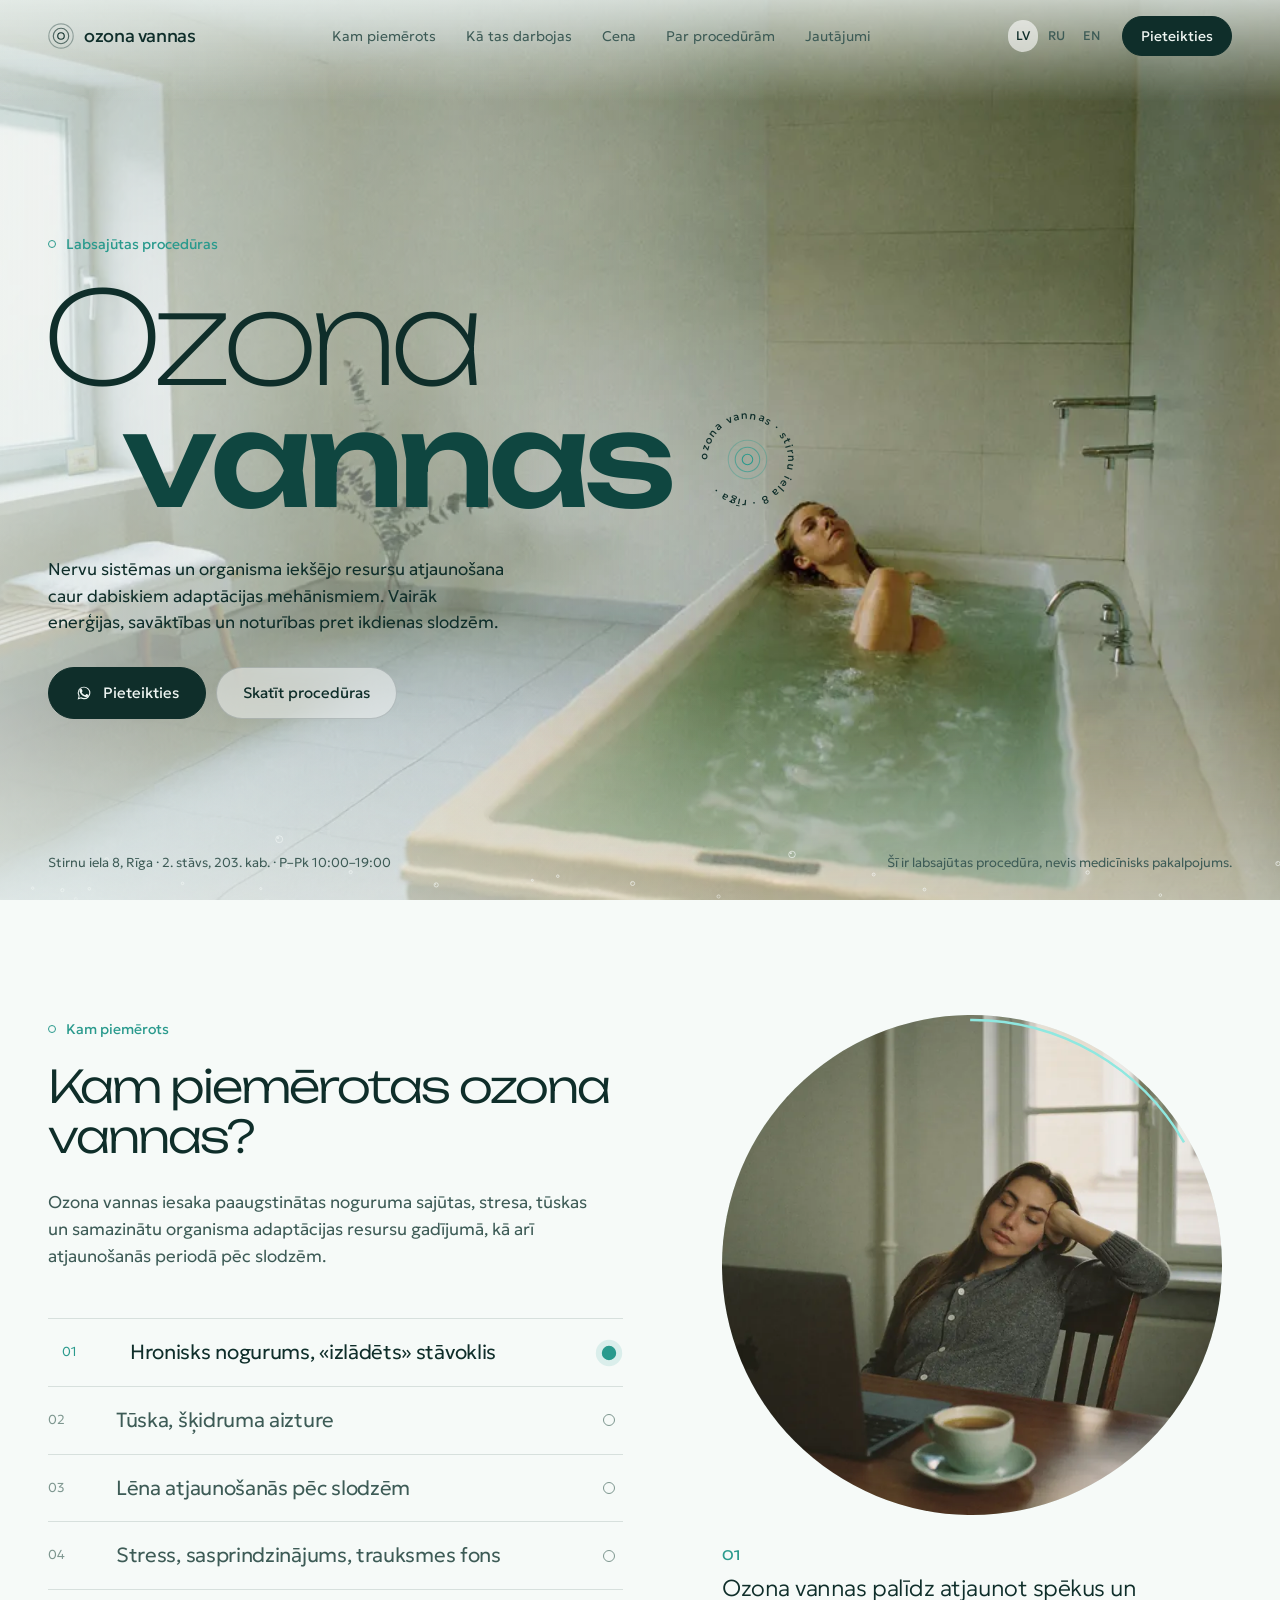
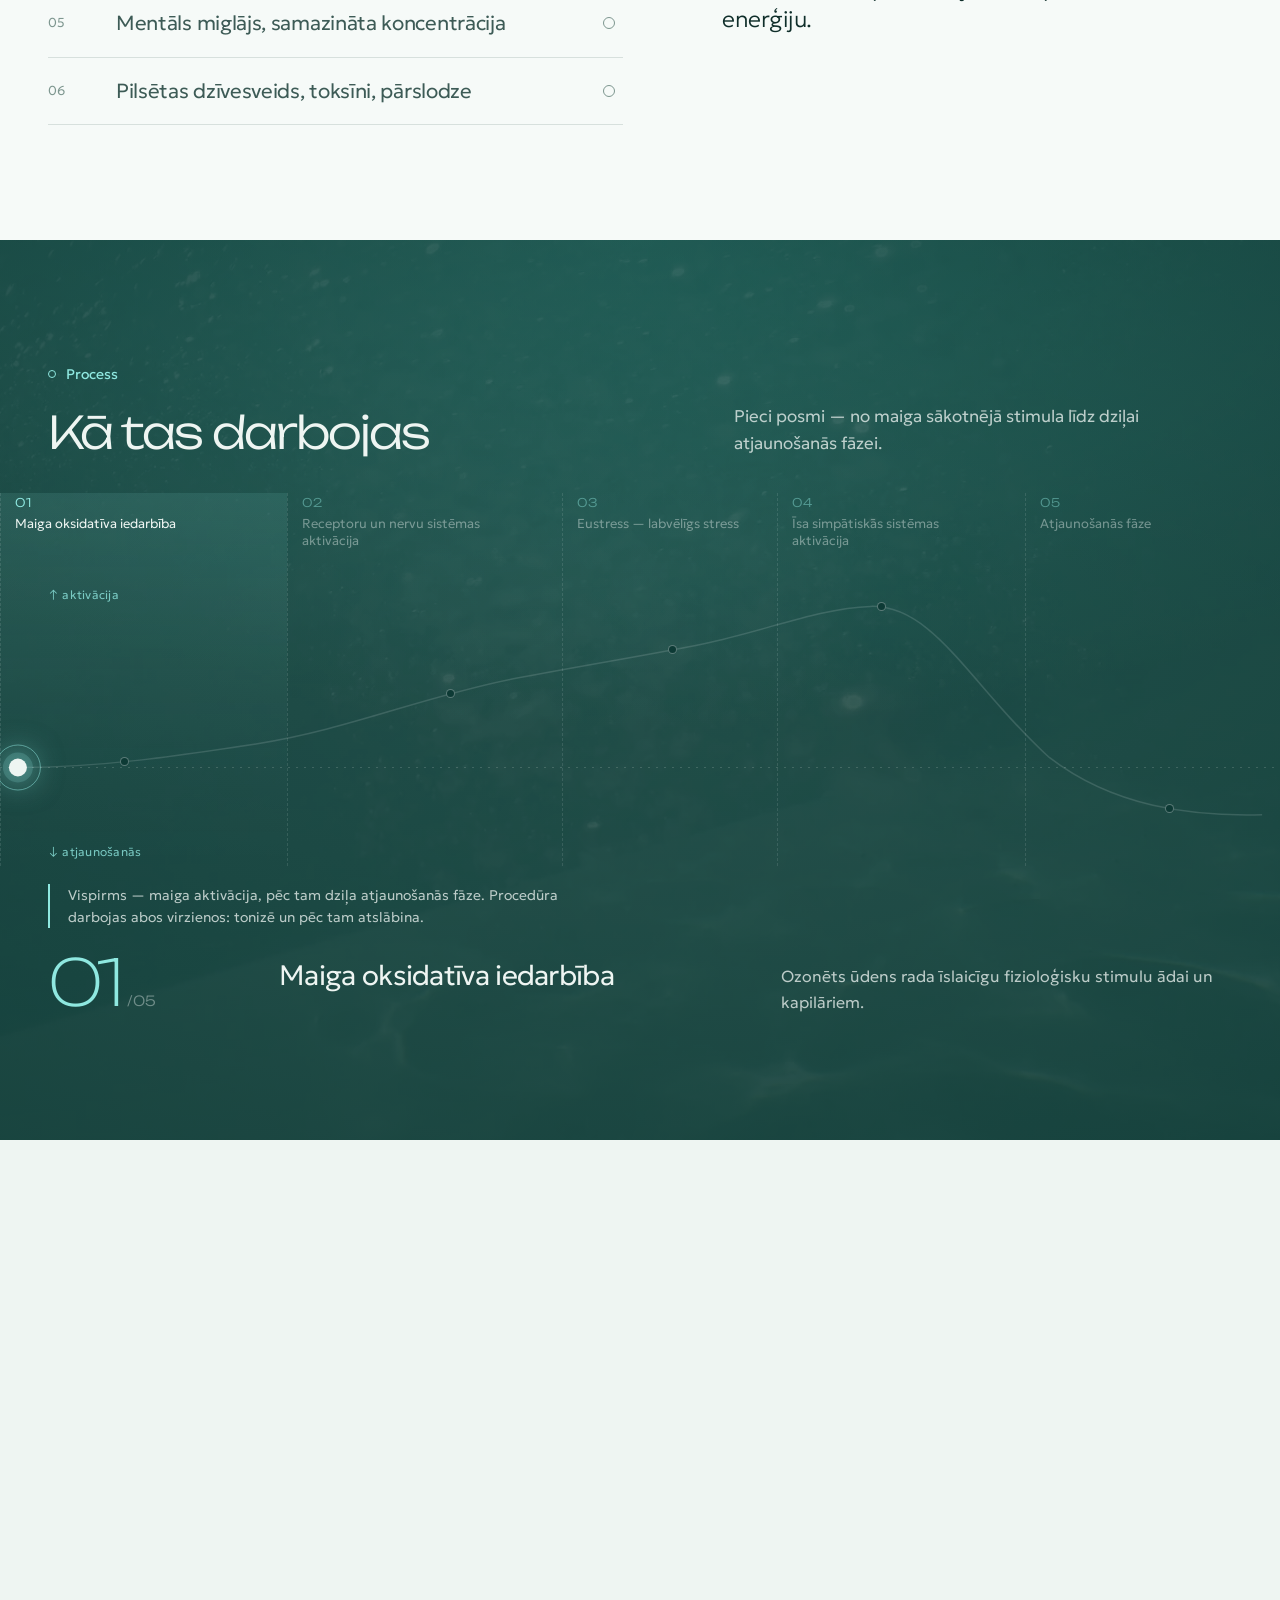
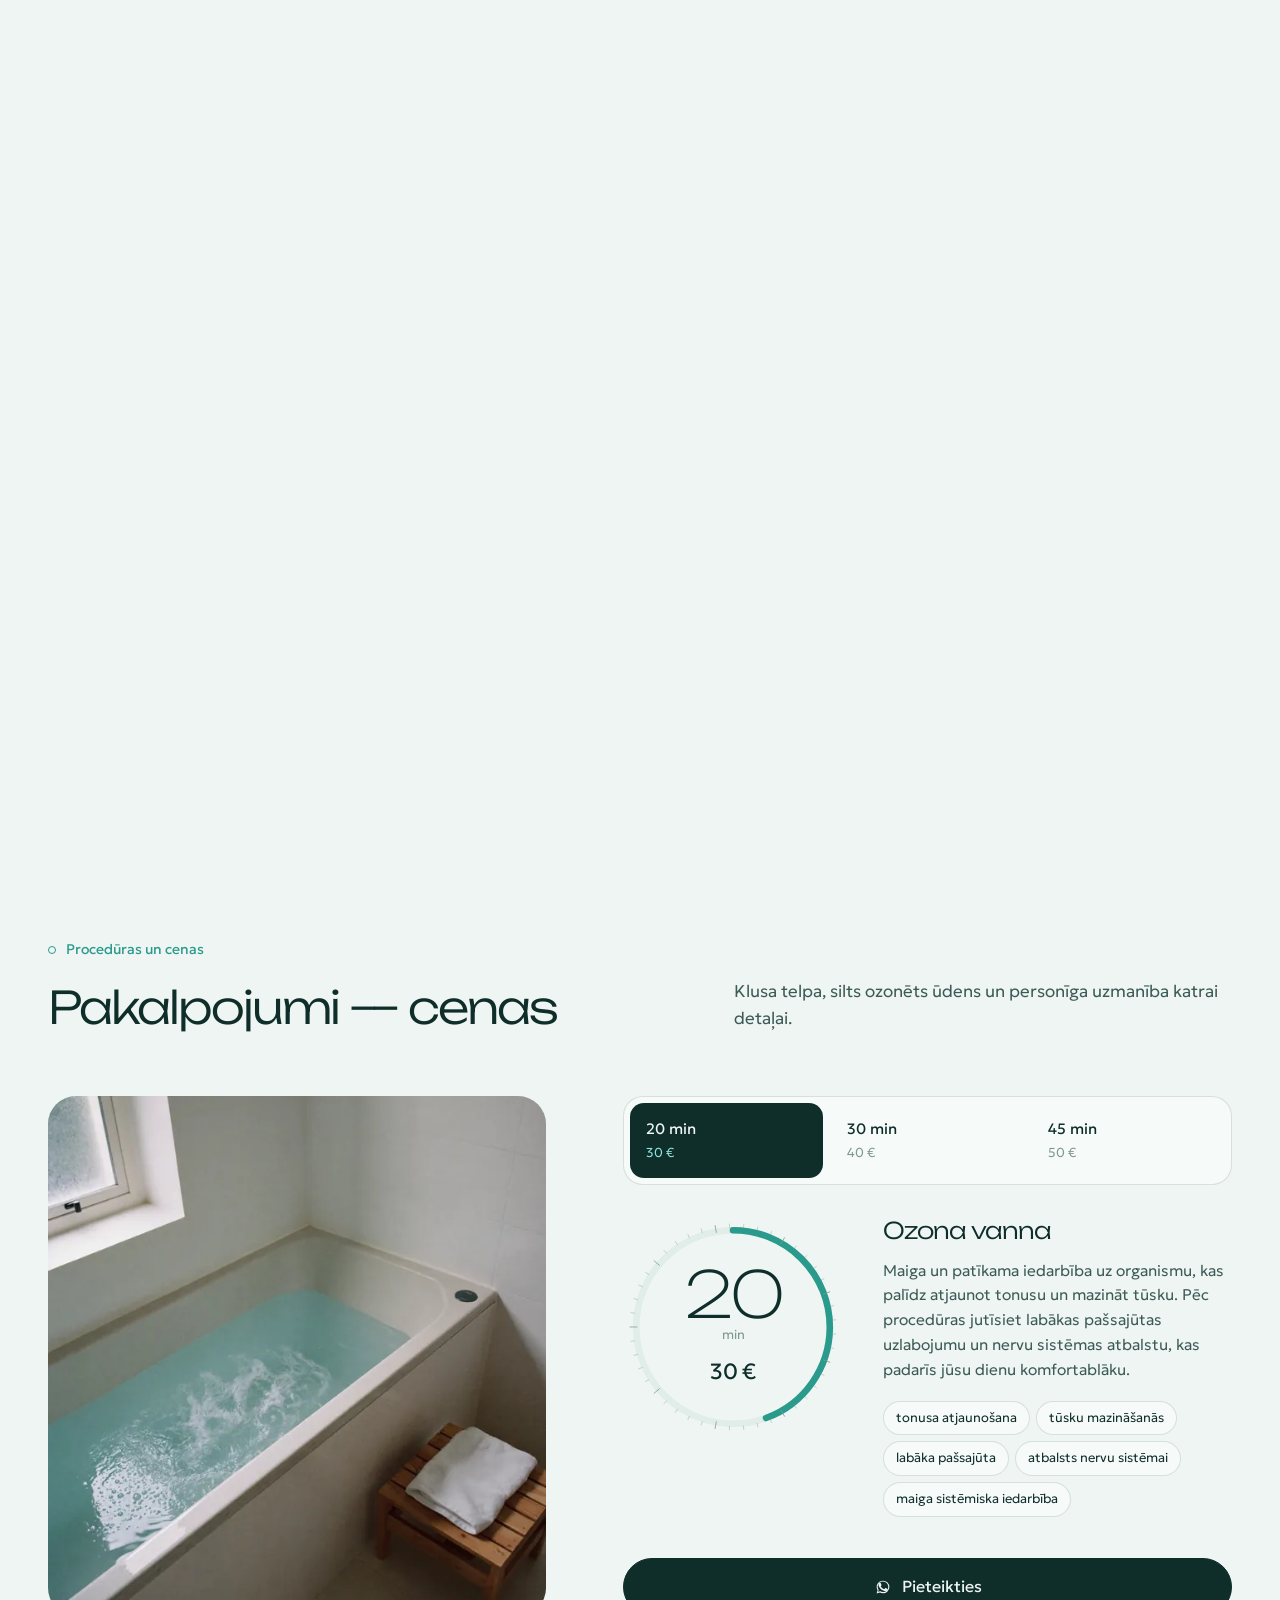
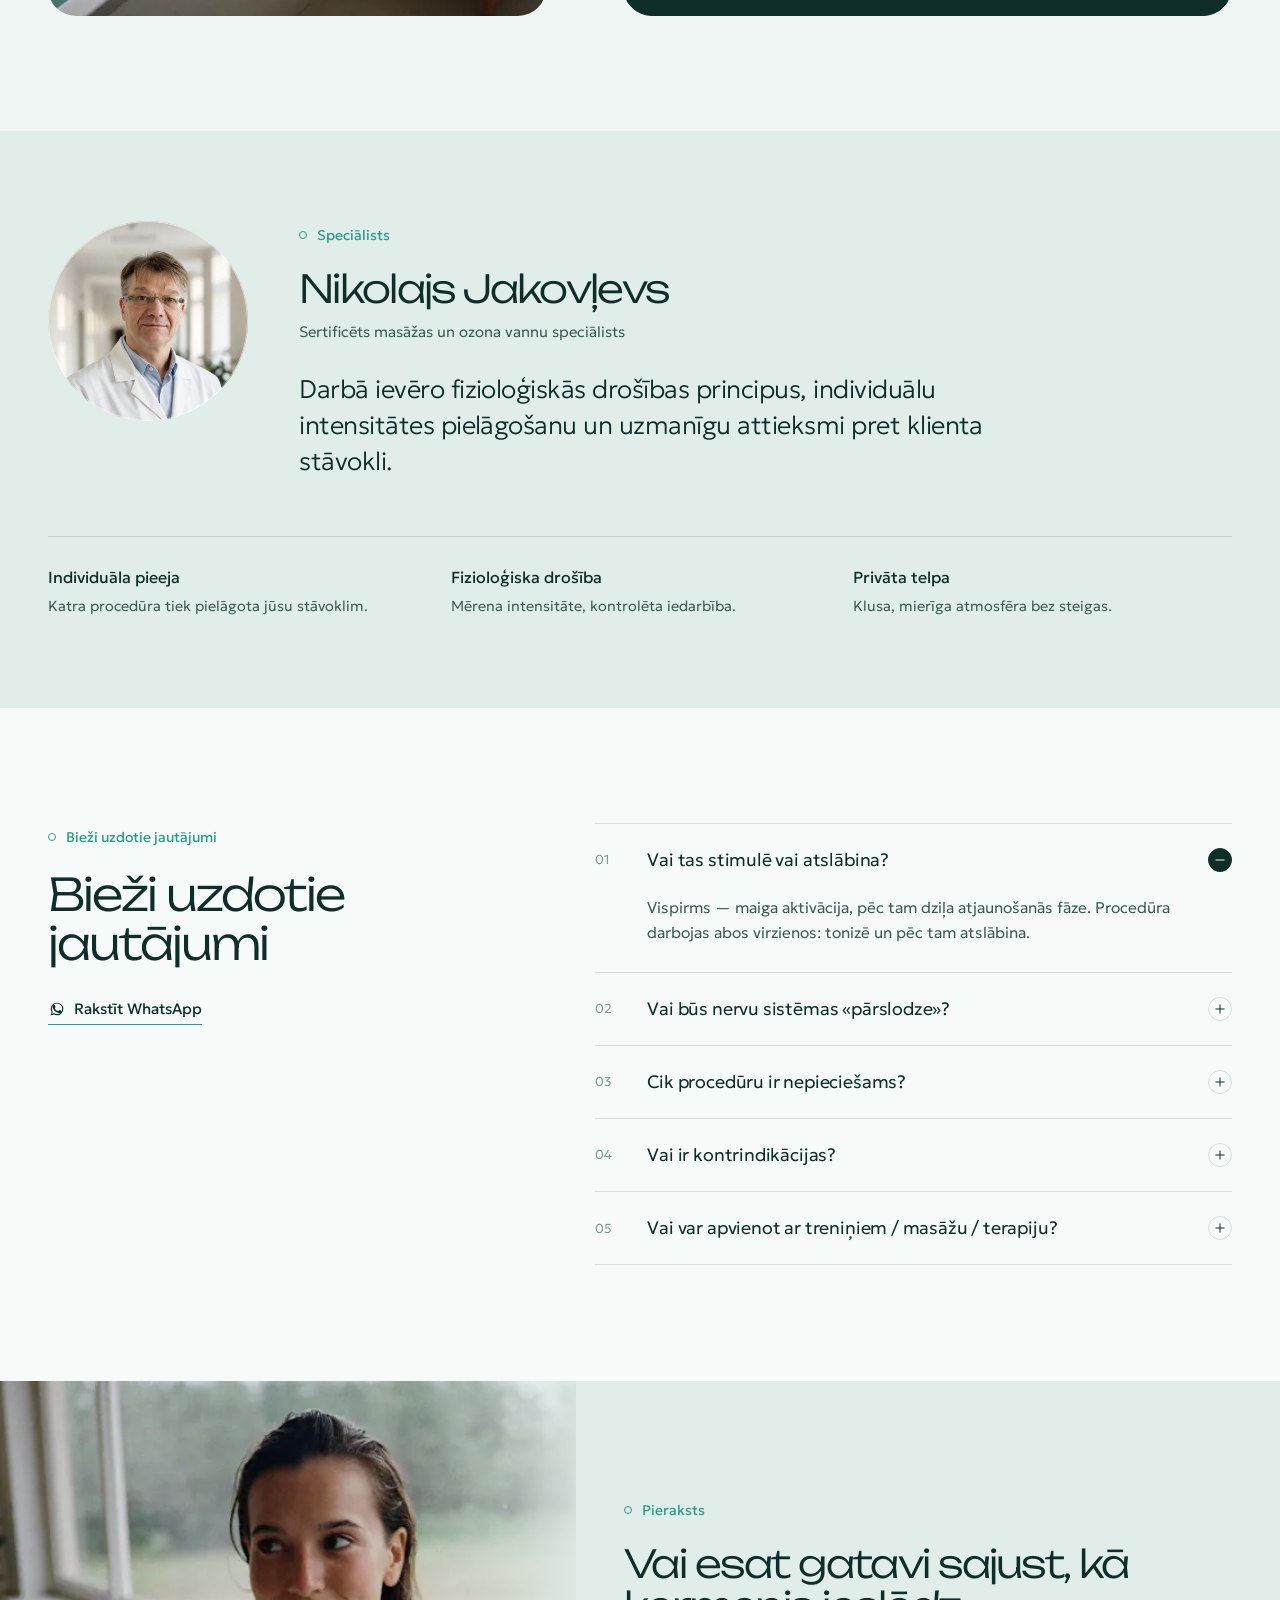
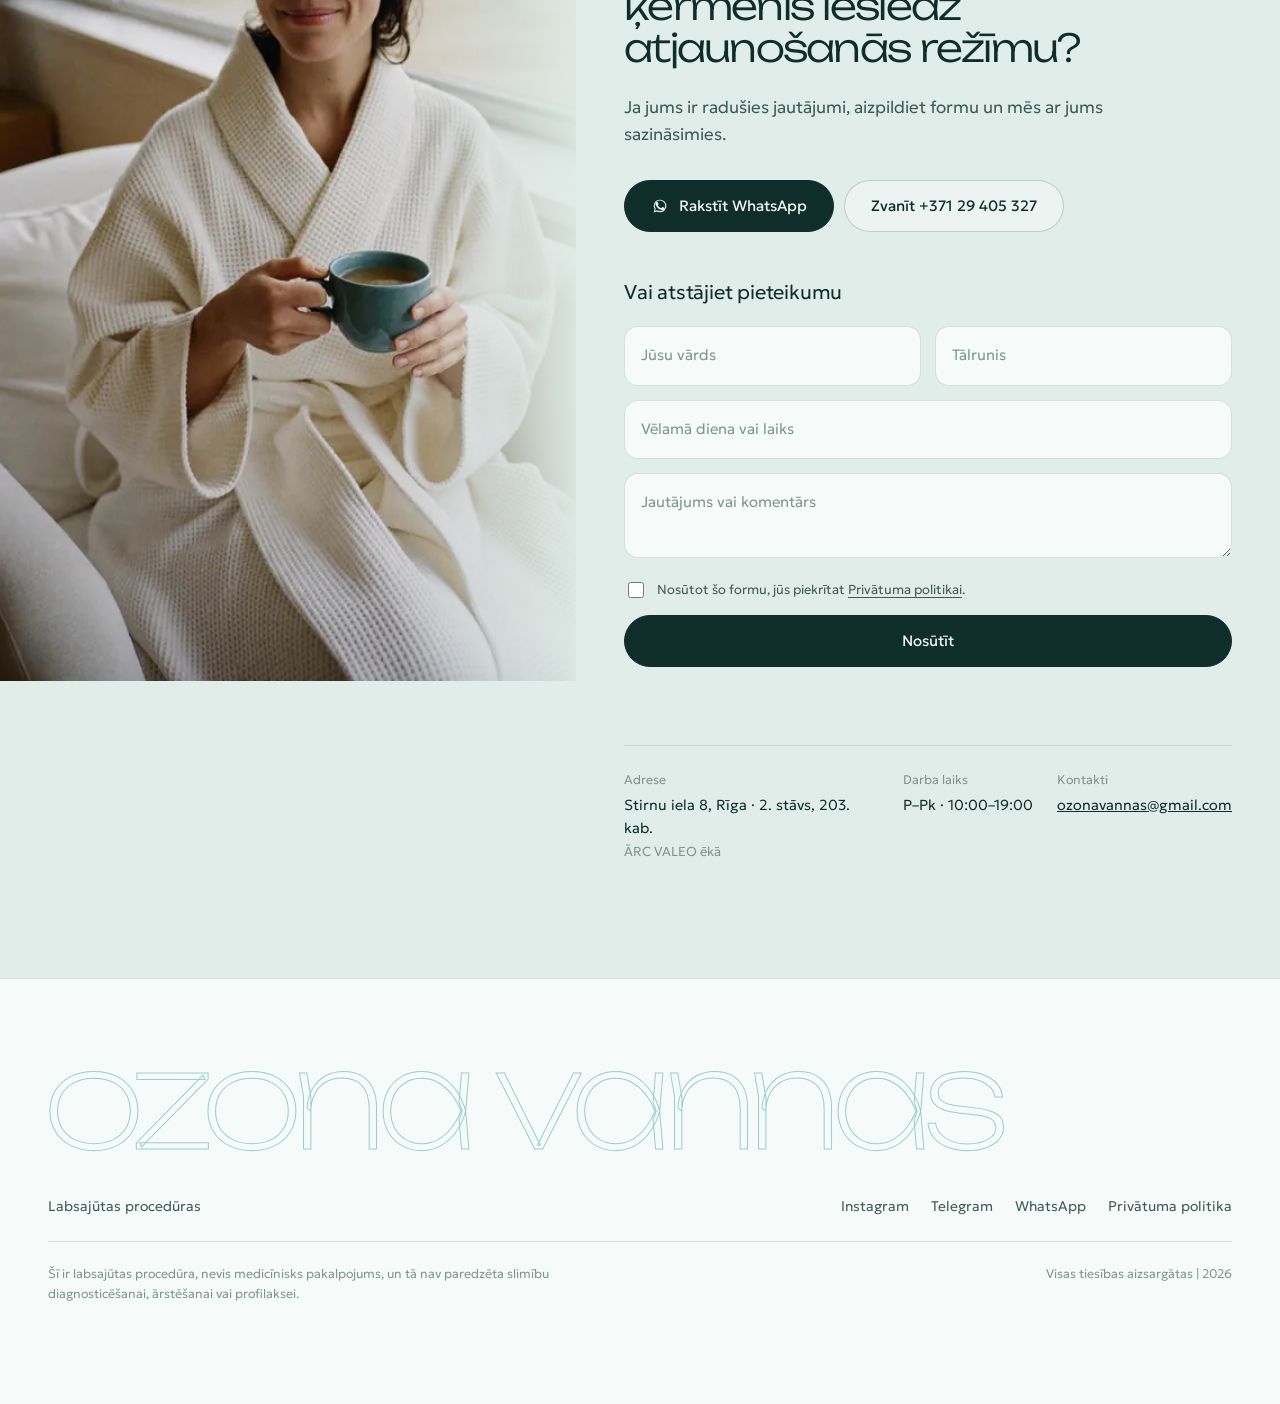
==== commit ae714074: "Rebrand round 2: sea-green palette, Unbounded display type, new photos - Replace near-black with dee" ====
--- a/index.html
+++ b/index.html
@@ -6,7 +6,7 @@
   <title>Ozona Vanna Rīgā | Ozona vannas un masāža | Ozonavannas.lv</title>
   <meta name="description" content="Ozona vannas Rīgā – dziļa relaksācija, ķermeņa atjaunošana un labsajūta. Izvēlies ozona vannu vai ozona vannu ar masāžu. Pieraksts Rīgā.">
   <meta name="robots" content="index, follow, max-image-preview:large">
-  <meta name="theme-color" content="#eef4f3">
+  <meta name="theme-color" content="#eef5f2">
   <meta name="google-site-verification" content="QZF57YXRMvdtStPwRfbLH__YhUkK2asxfuNc9nprvyA">
   <link rel="canonical" href="https://www.ozonavannas.lv/">
   <link rel="alternate" hreflang="lv" href="https://www.ozonavannas.lv/">
@@ -25,10 +25,11 @@
   <meta property="og:locale" content="lv_LV">
   <meta name="twitter:card" content="summary_large_image">
   <link rel="icon" href="/favicon.svg" type="image/svg+xml">
+  <link rel="preload" href="/fonts/unbounded-latin-wght-normal.woff2" as="font" type="font/woff2" crossorigin>
   <link rel="preload" href="/fonts/geologica-latin-wght-normal.woff2" as="font" type="font/woff2" crossorigin>
   <link rel="preload" as="image" href="/img/hero-1280.webp" imagesrcset="/img/hero-m-864.webp 864w, /img/hero-1280.webp 1280w, /img/hero-2000.webp 2000w" imagesizes="100vw">
   <link rel="stylesheet" href="/fonts/geologica.css">
-  <link rel="stylesheet" href="/styles.css?v=202610071225">
+  <link rel="stylesheet" href="/styles.css?v=202610071243">
   <script type="application/ld+json">{"@context":"https://schema.org","@graph":[{"@type":"WebSite","@id":"https://www.ozonavannas.lv/#website","url":"https://www.ozonavannas.lv/","name":"Ozona vannas","inLanguage":["lv","ru","en"]},{"@type":["LocalBusiness","HealthAndBeautyBusiness"],"@id":"https://www.ozonavannas.lv/#business","name":"Ozona vannas","url":"https://www.ozonavannas.lv/","image":"https://www.ozonavannas.lv/img/og.jpg","logo":"https://www.ozonavannas.lv/favicon.svg","telephone":"+37129405327","email":"ozonavannas@gmail.com","description":"Ozona vannas Rīgā – dziļa relaksācija, ķermeņa atjaunošana un labsajūta. Izvēlies ozona vannu vai ozona vannu ar masāžu. Pieraksts Rīgā.","address":{"@type":"PostalAddress","streetAddress":"Stirnu iela 8, 203","addressLocality":"Rīga","addressCountry":"LV"},"openingHoursSpecification":[{"@type":"OpeningHoursSpecification","dayOfWeek":["Monday","Tuesday","Wednesday","Thursday","Friday"],"opens":"10:00","closes":"19:00"}],"priceRange":"€€","areaServed":{"@type":"City","name":"Rīga"},"sameAs":["https://www.instagram.com/ozonavannas","https://t.me/NikolayJa"],"makesOffer":[{"@type":"Offer","name":"Ozona vanna · 20 min","price":"30","priceCurrency":"EUR"},{"@type":"Offer","name":"Ozona vanna · 30 min","price":"40","priceCurrency":"EUR"},{"@type":"Offer","name":"Ozona vanna + masāža ar ozona eļļu · 45 min","price":"50","priceCurrency":"EUR"}]},{"@type":"FAQPage","@id":"https://www.ozonavannas.lv/#faq","inLanguage":"lv","mainEntity":[{"@type":"Question","name":"Vai tas stimulē vai atslābina?","acceptedAnswer":{"@type":"Answer","text":"Vispirms — maiga aktivācija, pēc tam dziļa atjaunošanās fāze. Procedūra darbojas abos virzienos: tonizē un pēc tam atslābina."}},{"@type":"Question","name":"Vai būs nervu sistēmas «pārslodze»?","acceptedAnswer":{"@type":"Answer","text":"Nē. Stimuls ir mērens un kontrolēts — tas ir eustress, kas iekļaujas dabiskā adaptācijas reakcijā."}},{"@type":"Question","name":"Cik procedūru ir nepieciešams?","acceptedAnswer":{"@type":"Answer","text":"Pirmais efekts jūtams jau pēc viena seansa. Noturīgam rezultātam parasti ieteicams īss kurss."}},{"@type":"Question","name":"Vai ir kontrindikācijas?","acceptedAnswer":{"@type":"Answer","text":"Jā, ir individuāli ierobežojumi. Lūdzu, par tiem pastāstiet iepriekš — speciālists pielāgos procedūru."}},{"@type":"Question","name":"Vai var apvienot ar treniņiem / masāžu / terapiju?","acceptedAnswer":{"@type":"Answer","text":"Jā. Ozona vanna labi sader ar fizisko slodzi, masāžu un atbalstošo terapiju."}}]}]}</script>
 </head>
 <body>
@@ -91,7 +92,7 @@
       <p class="kicker" data-rise>Labsajūtas procedūras</p>
       <h1 class="display" aria-label="Ozona vannas">
         <span class="display-line" aria-hidden="true"><span class="ch">O</span><span class="ch">z</span><span class="ch">o</span><span class="ch">n</span><span class="ch">a</span></span>
-        <span class="display-line display-line-2" aria-hidden="true"><span class="ch">v</span><span class="ch">a</span><span class="ch">n</span><span class="ch">n</span><span class="ch">a</span><span class="ch">s</span></span>
+        <span class="display-line display-line-2" aria-hidden="true"><span class="ch">v</span><span class="ch">a</span><span class="ch">n</span><span class="ch">n</span><span class="ch">a</span><span class="ch">s</span><svg class="ring-badge" viewBox="0 0 120 120"><defs><path id="ring-path" d="M60,60 m-46,0 a46,46 0 1,1 92,0 a46,46 0 1,1 -92,0"/></defs><text><textPath href="#ring-path">Ozona vannas · Stirnu iela 8 · Rīga · </textPath></text><g class="ring-core"><circle cx="60" cy="60" r="22"/><circle cx="60" cy="60" r="14"/><circle cx="60" cy="60" r="6"/></g></svg></span>
       </h1>
       <p class="hero-sub" data-rise>Nervu sistēmas un organisma iekšējo resursu atjaunošana caur dabiskiem adaptācijas mehānismiem. Vairāk enerģijas, savāktības un noturības pret ikdienas slodzēm.</p>
       <div class="cta-row" data-rise>
@@ -173,10 +174,13 @@
       </div>
       <div class="states-lens">
         <figure class="lens" data-lens>
-          <picture>
-            <source type="image/webp" srcset="/img/hand-600.webp 600w, /img/hand-960.webp 960w" sizes="(max-width: 900px) 70vw, 460px">
-            <img src="/img/hand-600.webp" alt="" width="960" height="1280" loading="lazy" decoding="async">
-          </picture>
+          <img class="lens-img is-on" data-lens-img="0" src="/img/state-1-480.webp" srcset="/img/state-1-480.webp 480w, /img/state-1-720.webp 720w" sizes="(max-width: 900px) 70vw, 500px" alt="" width="720" height="720" loading="lazy" decoding="async">
+          <img class="lens-img" data-lens-img="1" src="/img/state-2-480.webp" srcset="/img/state-2-480.webp 480w, /img/state-2-720.webp 720w" sizes="(max-width: 900px) 70vw, 500px" alt="" width="720" height="720" loading="lazy" decoding="async">
+          <img class="lens-img" data-lens-img="2" src="/img/state-3-480.webp" srcset="/img/state-3-480.webp 480w, /img/state-3-720.webp 720w" sizes="(max-width: 900px) 70vw, 500px" alt="" width="720" height="720" loading="lazy" decoding="async">
+          <img class="lens-img" data-lens-img="3" src="/img/state-4-480.webp" srcset="/img/state-4-480.webp 480w, /img/state-4-720.webp 720w" sizes="(max-width: 900px) 70vw, 500px" alt="" width="720" height="720" loading="lazy" decoding="async">
+          <img class="lens-img" data-lens-img="4" src="/img/state-5-480.webp" srcset="/img/state-5-480.webp 480w, /img/state-5-720.webp 720w" sizes="(max-width: 900px) 70vw, 500px" alt="" width="720" height="720" loading="lazy" decoding="async">
+          <img class="lens-img" data-lens-img="5" src="/img/state-6-480.webp" srcset="/img/state-6-480.webp 480w, /img/state-6-720.webp 720w" sizes="(max-width: 900px) 70vw, 500px" alt="" width="720" height="720" loading="lazy" decoding="async">
+
           <canvas class="bubbles" data-bubbles="lens" aria-hidden="true"></canvas>
           <svg class="lens-ring" viewBox="0 0 100 100" aria-hidden="true"><circle cx="50" cy="50" r="49" pathLength="6" data-lens-ring/></svg>
         </figure>
@@ -210,7 +214,27 @@
         <p class="lede">Pieci posmi — no maiga sākotnējā stimula līdz dziļai atjaunošanās fāzei.</p>
       </div>
       <div class="curve-plot" aria-hidden="true">
+        <div class="curve-bands" data-curve-bands>
+          <div class="curve-band" data-band="0"><span>01</span><b>Maiga oksidatīva iedarbība</b></div>
+          <div class="curve-band" data-band="1"><span>02</span><b>Receptoru un nervu sistēmas aktivācija</b></div>
+          <div class="curve-band" data-band="2"><span>03</span><b>Eustress — labvēlīgs stress</b></div>
+          <div class="curve-band" data-band="3"><span>04</span><b>Īsa simpātiskās sistēmas aktivācija</b></div>
+          <div class="curve-band" data-band="4"><span>05</span><b>Atjaunošanās fāze</b></div>
+        </div>
+        <span class="curve-axis curve-axis-up">↑ aktivācija</span>
+        <span class="curve-axis curve-axis-down">↓ atjaunošanās</span>
+        <div class="curve-canvas">
         <svg viewBox="0 0 1000 300" preserveAspectRatio="none" data-curve-svg>
+          <defs>
+            <linearGradient id="curve-fill" gradientUnits="userSpaceOnUse" x1="0" y1="0" x2="0" y2="300" data-curve-grad>
+              <stop offset="0" stop-color="#8fe8e0" stop-opacity=".42"/>
+              <stop offset=".66" stop-color="#8fe8e0" stop-opacity=".04"/>
+              <stop offset=".66" stop-color="#0a2a27" stop-opacity=".0"/>
+              <stop offset="1" stop-color="#062320" stop-opacity=".55"/>
+            </linearGradient>
+            <clipPath id="curve-clip"><rect x="0" y="0" width="0" height="300" data-curve-clip/></clipPath>
+          </defs>
+          <path class="curve-area" data-curve-area clip-path="url(#curve-clip)" d=""/>
           <line class="curve-base" x1="0" y1="200" x2="1000" y2="200"/>
           <path class="curve-ghost" d="M14,200 C80,200 140,188 200,176 C270,162 330,128 400,110 C460,95 505,86 550,74 C600,60 640,38 680,36 C730,34 760,120 820,190 C870,240 930,250 986,248"/>
           <path class="curve-line" data-curve-path d="M14,200 C80,200 140,188 200,176 C270,162 330,128 400,110 C460,95 505,86 550,74 C600,60 640,38 680,36 C730,34 760,120 820,190 C870,240 930,250 986,248"/>
@@ -223,7 +247,9 @@
           <span class="curve-mark" data-mark="4" data-n="05"></span>
         </div>
         <span class="curve-dot" data-curve-dot><i></i></span>
-      </div>
+        </div>
+      </div>
+      <p class="wrap curve-note">Vispirms — maiga aktivācija, pēc tam dziļa atjaunošanās fāze. Procedūra darbojas abos virzienos: tonizē un pēc tam atslābina.</p>
       <ol class="wrap curve-steps" data-curve-steps>
         <li class="curve-step is-on" data-step="0">
           <span class="curve-step-n">01<small>/05</small></span>
@@ -379,8 +405,8 @@
   <section class="booking" id="pieraksts">
     <figure class="booking-photo" aria-hidden="true">
       <picture>
-        <source type="image/webp" srcset="/img/after-600.webp 600w, /img/after-960.webp 960w" sizes="(max-width: 900px) 100vw, 45vw">
-        <img src="/img/after-600.webp" alt="" width="960" height="1280" loading="lazy" decoding="async">
+        <source type="image/webp" srcset="/img/tea-600.webp 600w, /img/tea-960.webp 960w" sizes="(max-width: 900px) 100vw, 45vw">
+        <img src="/img/tea-600.webp" alt="" width="960" height="1280" loading="lazy" decoding="async">
       </picture>
     </figure>
     <div class="booking-body">
@@ -388,8 +414,8 @@
       <h2 class="h2">Vai esat gatavi sajust, kā ķermenis ieslēdz atjaunošanās režīmu?</h2>
       <p class="lede">Ja jums ir radušies jautājumi, aizpildiet formu un mēs ar jums sazināsimies.</p>
       <div class="cta-row">
-        <a class="btn btn-light" href="https://wa.me/37129405327?text=Labdien%21%20V%C4%93los%20pierakst%C4%ABties%20uz%20ozona%20vannu." target="_blank" rel="noopener" data-track="wa_booking"><svg viewBox="0 0 24 24" fill="currentColor" aria-hidden="true"><path d="M17.5 14.38c-.3-.15-1.77-.87-2.04-.97-.27-.1-.47-.15-.67.15-.2.3-.77.97-.94 1.17-.17.2-.35.22-.65.07-.3-.15-1.26-.46-2.4-1.48-.89-.79-1.49-1.77-1.66-2.07-.17-.3-.02-.46.13-.61.13-.13.3-.35.45-.52.15-.17.2-.3.3-.5.1-.2.05-.37-.02-.52-.07-.15-.67-1.62-.92-2.22-.24-.58-.49-.5-.67-.51h-.57c-.2 0-.52.07-.79.37-.27.3-1.04 1.02-1.04 2.48s1.06 2.88 1.21 3.08c.15.2 2.09 3.2 5.07 4.49.71.31 1.26.49 1.69.62.71.23 1.36.2 1.87.12.57-.09 1.77-.72 2.02-1.42.25-.7.25-1.3.17-1.42-.07-.13-.27-.2-.57-.35Z"/><path d="M12.02 3.5A8.45 8.45 0 0 0 4.8 16.28L3.5 20.5l4.34-1.14a8.43 8.43 0 0 0 4.17 1.06h.01A8.45 8.45 0 0 0 12.02 3.5Zm0 15.21h-.01a7 7 0 0 1-3.57-.98l-.26-.15-2.65.69.71-2.58-.17-.27a7.02 7.02 0 1 1 5.95 3.29Z"/></svg>Rakstīt WhatsApp</a>
-        <a class="btn btn-line" href="tel:+37129405327" data-track="call">Zvanīt +371 29 405 327</a>
+        <a class="btn" href="https://wa.me/37129405327?text=Labdien%21%20V%C4%93los%20pierakst%C4%ABties%20uz%20ozona%20vannu." target="_blank" rel="noopener" data-track="wa_booking"><svg viewBox="0 0 24 24" fill="currentColor" aria-hidden="true"><path d="M17.5 14.38c-.3-.15-1.77-.87-2.04-.97-.27-.1-.47-.15-.67.15-.2.3-.77.97-.94 1.17-.17.2-.35.22-.65.07-.3-.15-1.26-.46-2.4-1.48-.89-.79-1.49-1.77-1.66-2.07-.17-.3-.02-.46.13-.61.13-.13.3-.35.45-.52.15-.17.2-.3.3-.5.1-.2.05-.37-.02-.52-.07-.15-.67-1.62-.92-2.22-.24-.58-.49-.5-.67-.51h-.57c-.2 0-.52.07-.79.37-.27.3-1.04 1.02-1.04 2.48s1.06 2.88 1.21 3.08c.15.2 2.09 3.2 5.07 4.49.71.31 1.26.49 1.69.62.71.23 1.36.2 1.87.12.57-.09 1.77-.72 2.02-1.42.25-.7.25-1.3.17-1.42-.07-.13-.27-.2-.57-.35Z"/><path d="M12.02 3.5A8.45 8.45 0 0 0 4.8 16.28L3.5 20.5l4.34-1.14a8.43 8.43 0 0 0 4.17 1.06h.01A8.45 8.45 0 0 0 12.02 3.5Zm0 15.21h-.01a7 7 0 0 1-3.57-.98l-.26-.15-2.65.69.71-2.58-.17-.27a7.02 7.02 0 1 1 5.95 3.29Z"/></svg>Rakstīt WhatsApp</a>
+        <a class="btn btn-glass" href="tel:+37129405327" data-track="call">Zvanīt +371 29 405 327</a>
       </div>
       <form class="form" data-form data-subject="Jauns pieteikums — Ozona vannas" data-sending="Sūta…" data-error="Neizdevās nosūtīt. Lūdzu, uzrakstiet mums WhatsApp vai zvaniet." novalidate>
         <p class="form-or">Vai atstājiet pieteikumu</p>
@@ -401,7 +427,7 @@
         <label class="field"><textarea name="message" rows="2" placeholder=" "></textarea><span>Jautājums vai komentārs</span></label>
         <input type="text" name="_honey" class="hp" tabindex="-1" autocomplete="off" aria-hidden="true">
         <label class="consent"><input type="checkbox" name="consent" required><span>Nosūtot šo formu, jūs piekrītat <button type="button" class="link-btn" data-privacy-open>Privātuma politikai</button>.</span></label>
-        <button class="btn btn-light btn-block" type="submit">Nosūtīt</button>
+        <button class="btn btn-block" type="submit">Nosūtīt</button>
         <p class="form-status" role="status" aria-live="polite" data-success="Paldies — sazināsimies ar jums tuvākajā laikā."></p>
       </form>
       <dl class="book-meta">
@@ -458,6 +484,6 @@
 <script src="/vendor/gsap.min.js" defer></script>
 <script src="/vendor/ScrollTrigger.min.js" defer></script>
 <script src="/vendor/lenis.min.js" defer></script>
-<script src="/main.js?v=202610071225" defer></script>
+<script src="/main.js?v=202610071243" defer></script>
 </body>
 </html>
--- a/fonts/geologica.css
+++ b/fonts/geologica.css
@@ -34,3 +34,40 @@
   src: url(/fonts/geologica-latin-wght-normal.woff2) format('woff2-variations');
   unicode-range: U+0000-00FF,U+0131,U+0152-0153,U+02BB-02BC,U+02C6,U+02DA,U+02DC,U+0304,U+0308,U+0329,U+2000-206F,U+20AC,U+2122,U+2191,U+2193,U+2212,U+2215,U+FEFF,U+FFFD;
 }
+
+/* unbounded-cyrillic-ext-wght-normal */
+@font-face {
+  font-family: 'Unbounded';
+  font-style: normal;
+  font-display: swap;
+  font-weight: 200 900;
+  src: url(/fonts/unbounded-cyrillic-ext-wght-normal.woff2) format('woff2-variations');
+  unicode-range: U+0460-052F,U+1C80-1C8A,U+20B4,U+2DE0-2DFF,U+A640-A69F,U+FE2E-FE2F;
+}
+/* unbounded-cyrillic-wght-normal */
+@font-face {
+  font-family: 'Unbounded';
+  font-style: normal;
+  font-display: swap;
+  font-weight: 200 900;
+  src: url(/fonts/unbounded-cyrillic-wght-normal.woff2) format('woff2-variations');
+  unicode-range: U+0301,U+0400-045F,U+0490-0491,U+04B0-04B1,U+2116;
+}
+/* unbounded-latin-ext-wght-normal */
+@font-face {
+  font-family: 'Unbounded';
+  font-style: normal;
+  font-display: swap;
+  font-weight: 200 900;
+  src: url(/fonts/unbounded-latin-ext-wght-normal.woff2) format('woff2-variations');
+  unicode-range: U+0100-02BA,U+02BD-02C5,U+02C7-02CC,U+02CE-02D7,U+02DD-02FF,U+0304,U+0308,U+0329,U+1D00-1DBF,U+1E00-1E9F,U+1EF2-1EFF,U+2020,U+20A0-20AB,U+20AD-20C0,U+2113,U+2C60-2C7F,U+A720-A7FF;
+}
+/* unbounded-latin-wght-normal */
+@font-face {
+  font-family: 'Unbounded';
+  font-style: normal;
+  font-display: swap;
+  font-weight: 200 900;
+  src: url(/fonts/unbounded-latin-wght-normal.woff2) format('woff2-variations');
+  unicode-range: U+0000-00FF,U+0131,U+0152-0153,U+02BB-02BC,U+02C6,U+02DA,U+02DC,U+0304,U+0308,U+0329,U+2000-206F,U+20AC,U+2122,U+2191,U+2193,U+2212,U+2215,U+FEFF,U+FFFD;
+}
--- a/styles.css
+++ b/styles.css
@@ -6,23 +6,24 @@
    ============================================================ */
 
 :root {
-  --foam: #eef4f3;
-  --foam-2: #e1ebe9;
-  --paper: #f7faf9;
-  --ink: #0b1e22;
-  --ink-2: #3e5458;
-  --ink-3: #7c8f91;
-  --line: rgba(11, 30, 34, .12);
-  --abyss: #061619;
-  --deep: #0c2a2f;
-  --deep-2: #12363c;
+  --foam: #eef5f2;
+  --foam-2: #e0ede8;
+  --paper: #f6faf8;
+  --ink: #0f2e2a;          /* deep sea green instead of black */
+  --ink-2: #3d5b56;
+  --ink-3: #7d968f;
+  --line: rgba(15, 46, 42, .13);
+  --abyss: #0d3a35;        /* water depth */
+  --deep: #0f4640;
+  --deep-2: #145a52;
   --ozone: #8fe8e0;
-  --ozone-2: #3fa9a1;
-  --on-dark: rgba(238, 244, 243, .72);
+  --ozone-2: #2a9a8d;
+  --on-dark: rgba(238, 245, 242, .76);
 
   --font: "Geologica", ui-sans-serif, system-ui, -apple-system, "Segoe UI", sans-serif;
-  --fs-display: clamp(76px, 13.2vw, 228px);
-  --fs-h2: clamp(36px, 4.6vw, 72px);
+  --display: "Unbounded", "Geologica", ui-sans-serif, system-ui, sans-serif;
+  --fs-display: clamp(60px, 10vw, 172px);
+  --fs-h2: clamp(30px, 3.5vw, 56px);
   --fs-lede: clamp(17px, 1.25vw, 20px);
 
   --wrap: 1280px;
@@ -62,7 +63,7 @@
 /* ---------- type ---------- */
 .kicker { display: inline-flex; align-items: center; gap: 10px; font-size: 14px; font-weight: 400; color: var(--ozone-2); margin-bottom: 22px; }
 .kicker::before { content: ""; width: 8px; height: 8px; border-radius: 50%; border: 1.5px solid currentColor; }
-.h2 { font-size: var(--fs-h2); font-weight: 200; line-height: 1.02; letter-spacing: -0.035em; max-width: 14em; }
+.h2 { font-family: var(--display); font-size: var(--fs-h2); font-weight: 300; line-height: 1.1; letter-spacing: -0.045em; max-width: 15em; }
 .lede { font-size: var(--fs-lede); line-height: 1.6; color: var(--ink-2); max-width: 32em; }
 .fine { font-size: 13px; color: var(--ink-3); }
 
@@ -87,10 +88,12 @@
 .link-btn { background: none; border: 0; padding: 0; color: inherit; text-decoration: underline; text-underline-offset: 3px; }
 
 /* ---------- header ---------- */
+.site-header::before { content: ""; position: absolute; inset: 0 0 -30px; background: linear-gradient(180deg, rgba(238,245,242,.75), rgba(238,245,242,0)); pointer-events: none; transition: opacity .4s; }
+.site-header.is-scrolled::before { opacity: 0; }
 .site-header { position: fixed; inset: 0 0 auto; z-index: 50; transition: background .4s var(--ease), box-shadow .4s var(--ease), transform .5s var(--ease); }
 .site-header.is-scrolled { background: rgba(238, 244, 243, .78); backdrop-filter: saturate(150%) blur(16px); -webkit-backdrop-filter: saturate(150%) blur(16px); box-shadow: 0 1px 0 var(--line); }
 .site-header.is-hidden { transform: translateY(-100%); }
-.header-inner { display: flex; align-items: center; justify-content: space-between; gap: 24px; height: 72px; }
+.header-inner { position: relative; display: flex; align-items: center; justify-content: space-between; gap: 24px; height: 72px; }
 .logo { display: inline-flex; align-items: center; gap: 10px; text-decoration: none; }
 .logo-mark { width: 26px; height: 26px; }
 .logo-mark circle { fill: none; stroke: currentColor; stroke-width: 1.4; }
@@ -121,15 +124,20 @@
 /* ---------- 01 hero / surface ---------- */
 .hero { position: relative; min-height: max(680px, 100svh); display: grid; grid-template-rows: 1fr auto; overflow: hidden; color: var(--ink); }
 .hero-stage { position: absolute; inset: 0; }
-.hero-img img, .hero-gl { position: absolute; inset: 0; width: 100%; height: 100%; object-fit: cover; object-position: 62% 50%; }
+.hero-img img, .hero-gl { position: absolute; inset: 0; width: 100%; height: 100%; object-fit: cover; object-position: 55% 55%; }
 .hero-gl { opacity: 0; transition: opacity .6s var(--ease); }
 .hero.gl-on .hero-gl { opacity: 1; }
 .bubbles { position: absolute; inset: 0; width: 100%; height: 100%; pointer-events: none; }
-.hero-veil { position: absolute; inset: 0; background: linear-gradient(90deg, rgba(238,244,243,.78) 0%, rgba(238,244,243,.42) 34%, rgba(238,244,243,0) 58%), linear-gradient(0deg, rgba(238,244,243,.55), rgba(238,244,243,0) 26%); pointer-events: none; }
+.hero-veil { position: absolute; inset: 0; background: linear-gradient(90deg, rgba(238,245,242,.72) 0%, rgba(238,245,242,.36) 36%, rgba(238,245,242,0) 60%), linear-gradient(0deg, rgba(238,245,242,.5), rgba(238,245,242,0) 24%); pointer-events: none; }
 .hero-content { position: relative; z-index: 2; align-self: center; padding-top: 96px; }
-.display { font-size: var(--fs-display); font-weight: 200; line-height: .84; letter-spacing: -0.06em; margin: 0 0 0 -0.05em; }
+.display { font-family: var(--display); font-size: var(--fs-display); font-weight: 200; line-height: .95; letter-spacing: -0.06em; margin: 0 0 0 -0.04em; }
 .display-line { display: block; white-space: nowrap; }
-.display-line-2 { padding-left: .9em; }
+.display-line-2 { padding-left: .62em; font-weight: 500; letter-spacing: -0.055em; color: var(--deep); }
+.ring-badge { display: inline-block; width: .82em; height: .82em; margin-left: .2em; vertical-align: -.04em; overflow: visible; animation: spin 26s linear infinite; }
+.ring-badge text { font-family: var(--font); font-size: 12.5px; font-weight: 400; letter-spacing: 1.4px; fill: var(--ink); -webkit-text-stroke: 0; text-transform: lowercase; }
+.ring-core circle { fill: none; stroke: var(--ozone-2); stroke-width: 1.2; }
+.ring-core circle:nth-child(1) { opacity: .35; } .ring-core circle:nth-child(2) { opacity: .65; }
+@keyframes spin { to { transform: rotate(360deg); } }
 .ch { display: inline-block; will-change: transform; }
 .hero-sub { margin-top: 36px; max-width: 27em; font-size: var(--fs-lede); line-height: 1.55; color: var(--ink); }
 .hero .cta-row { margin-top: 32px; }
@@ -165,42 +173,55 @@
 .state-mobile-text { display: none; }
 .states-lens { position: sticky; top: 110px; }
 .lens { position: relative; width: min(100%, 500px); aspect-ratio: 1; margin: 0 auto; border-radius: 50%; overflow: hidden; background: var(--foam-2); isolation: isolate; }
-.lens img { width: 100%; height: 100%; object-fit: cover; transform: scale(1.08); transition: transform 1.6s var(--ease-out); }
-.lens.is-pulse img { transform: scale(1.12); }
+.lens-img { position: absolute; inset: 0; width: 100%; height: 100%; object-fit: cover; opacity: 0; transform: scale(1.14); transition: opacity .8s var(--ease), transform 1.8s var(--ease-out); }
+.lens-img.is-on { opacity: 1; transform: scale(1.02); }
 .lens-ring { position: absolute; inset: 0; width: 100%; height: 100%; transform: rotate(-90deg); }
 .lens-ring circle { fill: none; stroke: var(--ozone); stroke-width: .5; stroke-dasharray: 1 5; stroke-dashoffset: 0; transition: stroke-dashoffset .9s var(--ease-out); }
 .lens-text { position: relative; width: min(100%, 500px); margin: 32px auto 0; min-height: 4.5em; }
 .lens-p { position: absolute; inset: 0 0 auto; font-size: clamp(20px, 1.8vw, 26px); font-weight: 200; line-height: 1.35; letter-spacing: -0.02em; opacity: 0; transform: translateY(12px); transition: opacity .5s var(--ease), transform .6s var(--ease-out); }
-.lens-p span { display: block; font-size: 13px; font-weight: 400; color: var(--ozone-2); letter-spacing: 0; margin-bottom: 8px; }
+.lens-p span { display: block; font-family: var(--display); font-size: 13px; font-weight: 400; color: var(--ozone-2); letter-spacing: 0; margin-bottom: 8px; }
 .lens-p.is-on { opacity: 1; transform: none; }
 
 /* ---------- 03 the curve ---------- */
-.curve { position: relative; background: var(--abyss); color: var(--foam); overflow: hidden; }
+.curve { position: relative; background: radial-gradient(140% 90% at 50% 0%, var(--deep-2), var(--abyss) 60%); color: var(--foam); overflow: hidden; }
 .curve-bg { position: absolute; inset: 0; }
-.curve-bg img { width: 100%; height: 100%; object-fit: cover; opacity: .32; filter: saturate(.8); transform: scale(1.1); }
-.curve-bg::after { content: ""; position: absolute; inset: 0; background: radial-gradient(120% 80% at 50% 40%, rgba(6,22,25,.2), rgba(6,22,25,.85)); }
+.curve-bg img { width: 100%; height: 100%; object-fit: cover; opacity: .3; mix-blend-mode: screen; transform: scale(1.1); }
+.curve-bg::after { content: ""; position: absolute; inset: 0; background: radial-gradient(120% 80% at 50% 40%, rgba(13,58,53,0), rgba(13,58,53,.7)); }
 .curve-bg .bubbles { z-index: 1; }
 .curve-pin { position: relative; z-index: 2; min-height: 100svh; display: grid; grid-template-rows: auto 1fr auto; padding: 120px 0 56px; }
 .curve .kicker { color: var(--ozone); }
 .curve .lede { color: var(--on-dark); }
 .curve-head { display: grid; grid-template-columns: 1.1fr .9fr; gap: 24px clamp(32px, 6vw, 120px); align-items: end; }
-.curve-plot { position: relative; margin: 40px 0 28px; min-height: 220px; }
-.curve-plot svg { position: absolute; inset: 0; width: 100%; height: 100%; overflow: visible; }
+.curve-plot { position: relative; margin: 36px 0 18px; min-height: 300px; }
+.curve-canvas { position: absolute; left: 0; right: 0; top: 78px; bottom: 0; }
+.curve-canvas svg { position: absolute; inset: 0; width: 100%; height: 100%; overflow: visible; }
+.curve-bands { position: absolute; inset: 0; }
+.curve-band { position: absolute; top: 0; bottom: 0; padding: 0 14px; border-left: 1px dashed rgba(238,245,242,.12); transition: background .6s var(--ease); }
+.curve-band span { display: block; font-family: var(--display); font-size: 12px; color: rgba(143,232,224,.45); margin-bottom: 4px; transition: color .4s; }
+.curve-band b { display: block; font-weight: 300; font-size: 13px; line-height: 1.3; color: rgba(238,245,242,.42); max-width: 15em; transition: color .4s; }
+.curve-band.is-past span { color: var(--ozone); }
+.curve-band.is-on { background: linear-gradient(180deg, rgba(143,232,224,.11), rgba(143,232,224,.02) 70%, rgba(143,232,224,0)); }
+.curve-band.is-on b { color: var(--foam); }
+.curve-axis { position: absolute; left: var(--gutter); z-index: 1; font-size: 12px; letter-spacing: .02em; color: var(--ozone); opacity: .8; }
+.curve-axis-up { top: 92px; }
+.curve-axis-down { bottom: 4px; }
+.curve-area { fill: url(#curve-fill); stroke: none; }
+.curve-note { font-size: 14px; color: var(--on-dark); max-width: 44em; margin-bottom: 26px; padding-left: 18px; border-left: 2px solid var(--ozone); margin-left: var(--gutter); }
 .curve-base { stroke: rgba(238,244,243,.16); stroke-width: 1; stroke-dasharray: 2 6; }
 .curve-ghost { fill: none; stroke: rgba(238,244,243,.14); stroke-width: 1.5; }
 .curve-line { fill: none; stroke: var(--ozone); stroke-width: 2.5; stroke-linecap: round; filter: drop-shadow(0 0 10px rgba(143,232,224,.55)); }
 .curve-marks { position: absolute; inset: 0; }
 .curve-mark { position: absolute; width: 9px; height: 9px; margin: -4.5px 0 0 -4.5px; border-radius: 50%; background: var(--abyss); border: 1px solid rgba(238,244,243,.35); transition: background .4s, border-color .4s; }
-.curve-mark::before { content: attr(data-n); position: absolute; left: 50%; bottom: 16px; transform: translateX(-50%); font-size: 12px; color: rgba(238,244,243,.4); transition: color .4s; }
+.curve-mark::before { display: none; content: attr(data-n); position: absolute; left: 50%; bottom: 16px; transform: translateX(-50%); font-size: 12px; color: rgba(238,244,243,.4); transition: color .4s; }
 .curve-mark.is-past { background: var(--ozone); border-color: var(--ozone); }
 .curve-mark.is-past::before { color: var(--ozone); }
 .curve-dot { position: absolute; left: 0; top: 0; width: 18px; height: 18px; margin: -9px 0 0 -9px; border-radius: 50%; background: var(--foam); box-shadow: 0 0 0 6px rgba(143,232,224,.18), 0 0 30px 6px rgba(143,232,224,.55); }
 .curve-dot i { position: absolute; inset: -14px; border-radius: 50%; border: 1px solid rgba(143,232,224,.5); animation: ping 2.4s var(--ease) infinite; }
 @keyframes ping { 0% { transform: scale(.5); opacity: 1; } 100% { transform: scale(1.6); opacity: 0; } }
-.curve-steps { position: relative; min-height: 150px; }
+.curve-steps { position: relative; min-height: 130px; }
 .curve-step { position: absolute; inset: 0 var(--gutter) auto; display: grid; grid-template-columns: 180px minmax(0, 1fr) minmax(0, 1fr); gap: 12px clamp(24px, 4vw, 64px); align-items: start; opacity: 0; transform: translateY(18px); transition: opacity .5s var(--ease), transform .7s var(--ease-out); pointer-events: none; }
 .curve-step.is-on { opacity: 1; transform: none; pointer-events: auto; }
-.curve-step-n { font-size: clamp(56px, 6vw, 96px); font-weight: 100; line-height: .9; letter-spacing: -0.05em; color: var(--ozone); }
+.curve-step-n { font-family: var(--display); font-size: clamp(48px, 5vw, 84px); font-weight: 200; line-height: .9; letter-spacing: -0.06em; color: var(--ozone); }
 .curve-step-n small { font-size: 14px; letter-spacing: 0; color: rgba(238,244,243,.4); margin-left: 6px; font-weight: 300; }
 .curve-step h3 { font-size: clamp(22px, 2.2vw, 32px); font-weight: 300; line-height: 1.15; letter-spacing: -0.025em; padding-top: 6px; }
 .curve-step p { font-size: 16px; color: var(--on-dark); padding-top: 10px; max-width: 30em; }
@@ -231,13 +252,13 @@
 .dial-tick { stroke: var(--ink-3); stroke-width: .8; opacity: .4; }
 .dial-tick-major { opacity: .8; }
 .dial-read { position: absolute; inset: 0; display: flex; flex-direction: column; align-items: center; justify-content: center; text-align: center; }
-.dial-read strong { font-size: 76px; font-weight: 100; line-height: .9; letter-spacing: -0.06em; font-variant-numeric: tabular-nums; }
+.dial-read strong { font-family: var(--display); font-size: 64px; font-weight: 200; line-height: .95; letter-spacing: -0.06em; font-variant-numeric: tabular-nums; }
 .dial-read span { font-size: 13px; color: var(--ink-3); }
 .dial-read em { font-style: normal; font-size: 22px; font-weight: 400; margin-top: 8px; letter-spacing: -0.02em; }
 .svc { grid-column: 2; grid-row: 2; display: none; }
 .svc.is-on { display: block; animation: fadeUp .7s var(--ease-out); }
 @keyframes fadeUp { from { opacity: 0; transform: translateY(10px); } to { opacity: 1; transform: none; } }
-.svc h3 { font-size: clamp(24px, 2.2vw, 32px); font-weight: 300; line-height: 1.12; letter-spacing: -0.025em; }
+.svc h3 { font-family: var(--display); font-size: clamp(20px, 1.8vw, 26px); font-weight: 300; line-height: 1.2; letter-spacing: -0.04em; }
 .svc p { margin-top: 14px; color: var(--ink-2); font-size: 15.5px; }
 .svc ul { margin-top: 18px; display: flex; flex-wrap: wrap; gap: 6px; }
 .svc li { font-size: 13px; padding: 6px 12px; border-radius: 999px; border: 1px solid var(--line); background: var(--paper); }
@@ -250,7 +271,7 @@
 .spec-photo img { width: 100%; height: 100%; object-fit: cover; filter: saturate(.85); }
 .spec-photo::after { content: ""; position: absolute; inset: 0; border-radius: 50%; box-shadow: inset 0 0 0 1px rgba(255,255,255,.5); }
 .spec-id { grid-area: id; }
-.spec-id .h2 { font-size: clamp(32px, 3.6vw, 56px); }
+.spec-id .h2 { font-size: clamp(28px, 3vw, 46px); }
 .spec-role { margin-top: 10px; color: var(--ink-2); font-size: 15px; }
 .spec-bio { grid-area: bio; margin-top: 28px; font-size: clamp(20px, 2vw, 28px); font-weight: 200; line-height: 1.4; letter-spacing: -0.02em; max-width: 30em; }
 .spec-values { grid-area: values; display: grid; grid-template-columns: repeat(3, 1fr); gap: 24px; margin-top: 56px; padding-top: 28px; border-top: 1px solid var(--line); }
@@ -278,47 +299,46 @@
 .faq-a p { padding: 0 32px 26px 52px; color: var(--ink-2); font-size: 15.5px; max-width: 40em; }
 
 /* ---------- 07 booking ---------- */
-.booking { display: grid; grid-template-columns: .9fr 1.1fr; align-items: start; background: var(--abyss); color: var(--foam); }
+.booking { display: grid; grid-template-columns: .9fr 1.1fr; align-items: start; background: var(--foam-2); color: var(--ink); }
 .booking-photo { position: sticky; top: 0; height: 100svh; overflow: hidden; }
 .booking-photo img { position: absolute; inset: 0; width: 100%; height: 100%; object-fit: cover; }
-.booking-photo::after { content: ""; position: absolute; inset: 0; background: linear-gradient(90deg, rgba(6,22,25,0) 60%, rgba(6,22,25,.9)); }
+.booking-photo::after { content: ""; position: absolute; inset: 0; background: linear-gradient(90deg, rgba(224,237,232,0) 70%, rgba(224,237,232,.9)); }
 .booking-body { padding: var(--section) var(--gutter); max-width: 720px; }
-.booking .kicker { color: var(--ozone); }
-.booking .h2 { font-size: clamp(34px, 3.8vw, 58px); }
-.booking .lede { color: var(--on-dark); margin-top: 24px; }
+.booking .h2 { font-size: clamp(28px, 3vw, 46px); }
+.booking .lede { margin-top: 24px; }
 .booking .cta-row { margin-top: 32px; }
 .form { margin-top: 44px; display: grid; gap: 14px; }
 .form-or { font-size: 20px; font-weight: 300; letter-spacing: -0.01em; margin-bottom: 4px; }
 .form-row { display: grid; grid-template-columns: 1fr 1fr; gap: 14px; }
 .field { position: relative; display: block; }
-.field input, .field textarea { width: 100%; min-height: 56px; padding: 24px 16px 8px; border-radius: 14px; border: 1px solid rgba(238,244,243,.16); background: rgba(238,244,243,.04); color: var(--foam); transition: border-color .25s, background .25s; }
+.field input, .field textarea { width: 100%; min-height: 56px; padding: 24px 16px 8px; border-radius: 14px; border: 1px solid var(--line); background: var(--paper); color: var(--ink); transition: border-color .25s, background .25s, box-shadow .25s; }
 .field textarea { resize: vertical; min-height: 84px; }
-.field span { position: absolute; left: 17px; top: 17px; font-size: 15px; color: rgba(238,244,243,.55); pointer-events: none; transform-origin: left top; transition: transform .3s var(--ease-out), color .3s; }
-.field input:focus, .field textarea:focus { outline: none; border-color: var(--ozone); background: rgba(238,244,243,.07); }
-.field input:focus + span, .field input:not(:placeholder-shown) + span, .field textarea:focus + span, .field textarea:not(:placeholder-shown) + span { transform: translateY(-10px) scale(.78); color: var(--ozone); }
+.field span { position: absolute; left: 17px; top: 17px; font-size: 15px; color: var(--ink-3); pointer-events: none; transform-origin: left top; transition: transform .3s var(--ease-out), color .3s; }
+.field input:focus, .field textarea:focus { outline: none; border-color: var(--ozone-2); background: #fff; box-shadow: 0 0 0 4px rgba(42,154,141,.12); }
+.field input:focus + span, .field input:not(:placeholder-shown) + span, .field textarea:focus + span, .field textarea:not(:placeholder-shown) + span { transform: translateY(-10px) scale(.78); color: var(--ozone-2); }
 .form [aria-invalid="true"] { border-color: #e7a28f; }
 .hp { position: absolute; left: -9999px; }
-.consent { display: flex; gap: 10px; align-items: flex-start; font-size: 13px; color: rgba(238,244,243,.6); line-height: 1.5; }
-.consent input { margin-top: 2px; accent-color: var(--ozone); width: 16px; height: 16px; flex: none; }
-.form-status { font-size: 14px; min-height: 1.4em; color: var(--ozone); }
+.consent { display: flex; gap: 10px; align-items: flex-start; font-size: 13px; color: var(--ink-2); line-height: 1.5; }
+.consent input { margin-top: 2px; accent-color: var(--ozone-2); width: 16px; height: 16px; flex: none; }
+.form-status { font-size: 14px; min-height: 1.4em; color: var(--ozone-2); }
 .form-status.is-error { color: #f0b7a7; }
-.book-meta { margin: 44px 0 0; display: grid; grid-template-columns: repeat(3, auto); gap: 24px; padding-top: 24px; border-top: 1px solid rgba(238,244,243,.12); }
-.book-meta dt { font-size: 12.5px; color: rgba(238,244,243,.45); margin-bottom: 4px; }
-.book-meta dd { margin: 0; font-size: 14.5px; color: rgba(238,244,243,.9); }
-.book-meta dd span { color: rgba(238,244,243,.5); font-size: 13px; }
+.book-meta { margin: 44px 0 0; display: grid; grid-template-columns: repeat(3, auto); gap: 24px; padding-top: 24px; border-top: 1px solid var(--line); }
+.book-meta dt { font-size: 12.5px; color: var(--ink-3); margin-bottom: 4px; }
+.book-meta dd { margin: 0; font-size: 14.5px; color: var(--ink); }
+.book-meta dd span { color: var(--ink-3); font-size: 13px; }
 
 /* ---------- footer ---------- */
-.site-footer { background: var(--abyss); color: var(--on-dark); padding: 24px 0 100px; border-top: 1px solid rgba(238,244,243,.08); }
-.footer-word { font-size: clamp(64px, 15.5vw, 260px); font-weight: 100; letter-spacing: -0.07em; line-height: .9; color: transparent; -webkit-text-stroke: 1px rgba(143,232,224,.35); white-space: nowrap; margin: 24px 0 28px -0.04em; }
-.footer-row { display: flex; justify-content: space-between; align-items: center; gap: 24px; flex-wrap: wrap; padding-bottom: 24px; border-bottom: 1px solid rgba(238,244,243,.1); font-size: 14px; }
+.site-footer { background: var(--paper); color: var(--ink-2); padding: 24px 0 100px; border-top: 1px solid var(--line); }
+.footer-word { font-family: var(--display); font-size: clamp(44px, 10.6vw, 180px); font-weight: 200; letter-spacing: -0.07em; line-height: 1; color: transparent; -webkit-text-stroke: 1px rgba(42,154,141,.45); white-space: nowrap; margin: 28px 0 28px -0.03em; }
+.footer-row { display: flex; justify-content: space-between; align-items: center; gap: 24px; flex-wrap: wrap; padding-bottom: 24px; border-bottom: 1px solid var(--line); font-size: 14px; }
 .footer-links { display: flex; flex-wrap: wrap; gap: 22px; }
-.footer-links a, .footer-links button { color: var(--on-dark); text-decoration: none; font-size: 14px; }
-.footer-links a:hover, .footer-links button:hover { color: var(--ozone); }
-.footer-bottom { display: flex; justify-content: space-between; gap: 24px; flex-wrap: wrap; padding-top: 22px; font-size: 12.5px; color: rgba(238,244,243,.4); }
+.footer-links a, .footer-links button { color: var(--ink-2); text-decoration: none; font-size: 14px; }
+.footer-links a:hover, .footer-links button:hover { color: var(--ozone-2); }
+.footer-bottom { display: flex; justify-content: space-between; gap: 24px; flex-wrap: wrap; padding-top: 22px; font-size: 12.5px; color: var(--ink-3); }
 .footer-bottom p:first-child { max-width: 46em; }
 
 /* ---------- sticky CTA, cursor, dialog ---------- */
-.sticky-cta { position: fixed; left: 16px; right: 16px; bottom: calc(12px + env(safe-area-inset-bottom)); z-index: 40; display: none; align-items: center; justify-content: center; gap: 10px; min-height: 54px; border-radius: 999px; background: var(--ink); color: var(--foam); border: 1px solid rgba(143,232,224,.3); text-decoration: none; font-weight: 400; box-shadow: 0 16px 36px -14px rgba(6,22,25,.6); transform: translateY(140%); transition: transform .45s var(--ease-out); }
+.sticky-cta { position: fixed; left: 16px; right: 16px; bottom: calc(12px + env(safe-area-inset-bottom)); z-index: 40; display: none; align-items: center; justify-content: center; gap: 10px; min-height: 54px; border-radius: 999px; background: var(--ink); color: var(--foam); border: 1px solid rgba(143,232,224,.3); text-decoration: none; font-weight: 400; box-shadow: 0 16px 36px -14px rgba(13,58,53,.5); transform: translateY(140%); transition: transform .45s var(--ease-out); }
 .sticky-cta svg { width: 18px; height: 18px; }
 .sticky-cta.is-visible { transform: translateY(0); }
 .cursor { position: fixed; left: 0; top: 0; z-index: 90; width: 34px; height: 34px; margin: -17px 0 0 -17px; border-radius: 50%; border: 1px solid rgba(63,169,161,.7); pointer-events: none; opacity: 0; transition: width .35s var(--ease-out), height .35s var(--ease-out), margin .35s var(--ease-out), opacity .3s, background .3s, border-color .3s; mix-blend-mode: multiply; }
@@ -326,7 +346,7 @@
 .cursor.is-link { width: 64px; height: 64px; margin: -32px 0 0 -32px; background: rgba(143,232,224,.25); border-color: transparent; }
 .cursor.is-dark { mix-blend-mode: normal; border-color: rgba(143,232,224,.7); }
 .privacy { max-width: 600px; width: calc(100% - 32px); border: 0; border-radius: 24px; padding: 0; background: var(--paper); color: var(--ink); box-shadow: 0 40px 100px rgba(0,0,0,.3); }
-.privacy::backdrop { background: rgba(6,22,25,.5); backdrop-filter: blur(4px); }
+.privacy::backdrop { background: rgba(13,58,53,.45); backdrop-filter: blur(4px); }
 .privacy form { padding: 36px; max-height: 80vh; overflow: auto; }
 .privacy h2 { font-size: 32px; font-weight: 200; letter-spacing: -0.03em; margin-bottom: 16px; }
 .privacy h3 { font-size: 15px; font-weight: 400; margin: 16px 0 4px; }
@@ -357,14 +377,25 @@
   .hero-img img, .hero-gl { object-position: 50% 26%; }
   .hero-veil { background: linear-gradient(0deg, var(--foam) 0%, rgba(238,244,243,.7) 16%, rgba(238,244,243,0) 38%); }
   .hero-content { margin-top: -96px; padding-top: 0; }
-  .display { font-size: clamp(64px, 19vw, 120px); }
-  .display-line-2 { padding-left: .55em; }
+  .display { font-size: clamp(50px, 15vw, 110px); }
+  .display-line-2 { padding-left: .3em; }
+  .curve-band b { display: none; }
+  .curve-band { padding: 0 6px; }
+  .curve-axis { left: 0; font-size: 11px; }
   .hero-sub { margin-top: 22px; font-size: 16px; }
   .hero .cta-row { margin-top: 22px; }
   .hero .cta-row .btn { flex: 1 1 auto; }
   .hero-foot { flex-direction: column; gap: 2px; padding-top: 18px; padding-bottom: 20px; font-size: 12px; }
   .section-head, .curve-head, .states-grid, .session-grid, .faq-grid, .booking { grid-template-columns: 1fr; }
-  .states-lens { display: none; }
+  .states-grid { display: flex; flex-direction: column; gap: 0; }
+  .states-copy { display: contents; }
+  .states-copy > .kicker { order: 1; align-self: flex-start; }
+  .states-copy > .h2 { order: 2; }
+  .states-copy > .lede { order: 3; }
+  .states-lens { order: 4; position: static; margin-top: 36px; align-self: center; }
+  .states-list { order: 5; margin-top: 32px; }
+  .lens { width: min(68vw, 300px); }
+  .lens-text { display: none; }
   .state[aria-selected="true"] { padding-left: 0; }
   .state[aria-selected="true"] + .state-mobile-text { display: block; padding: 0 0 20px 68px; font-size: 16px; color: var(--ink-2); animation: fadeUp .6s var(--ease-out); }
   .curve-pin { padding: 88px 0 96px; }
@@ -381,7 +412,7 @@
   .spec-values { grid-template-columns: 1fr; gap: 16px; margin-top: 36px; }
   .faq-head { position: static; }
   .booking-photo { position: relative; height: 72vw; max-height: 520px; }
-  .booking-photo::after { background: linear-gradient(180deg, rgba(6,22,25,0) 50%, rgba(6,22,25,1)); }
+  .booking-photo::after { background: linear-gradient(180deg, rgba(224,237,232,0) 60%, rgba(224,237,232,1)); }
   .book-meta { grid-template-columns: 1fr; gap: 14px; }
 }
 @media (max-width: 560px) {
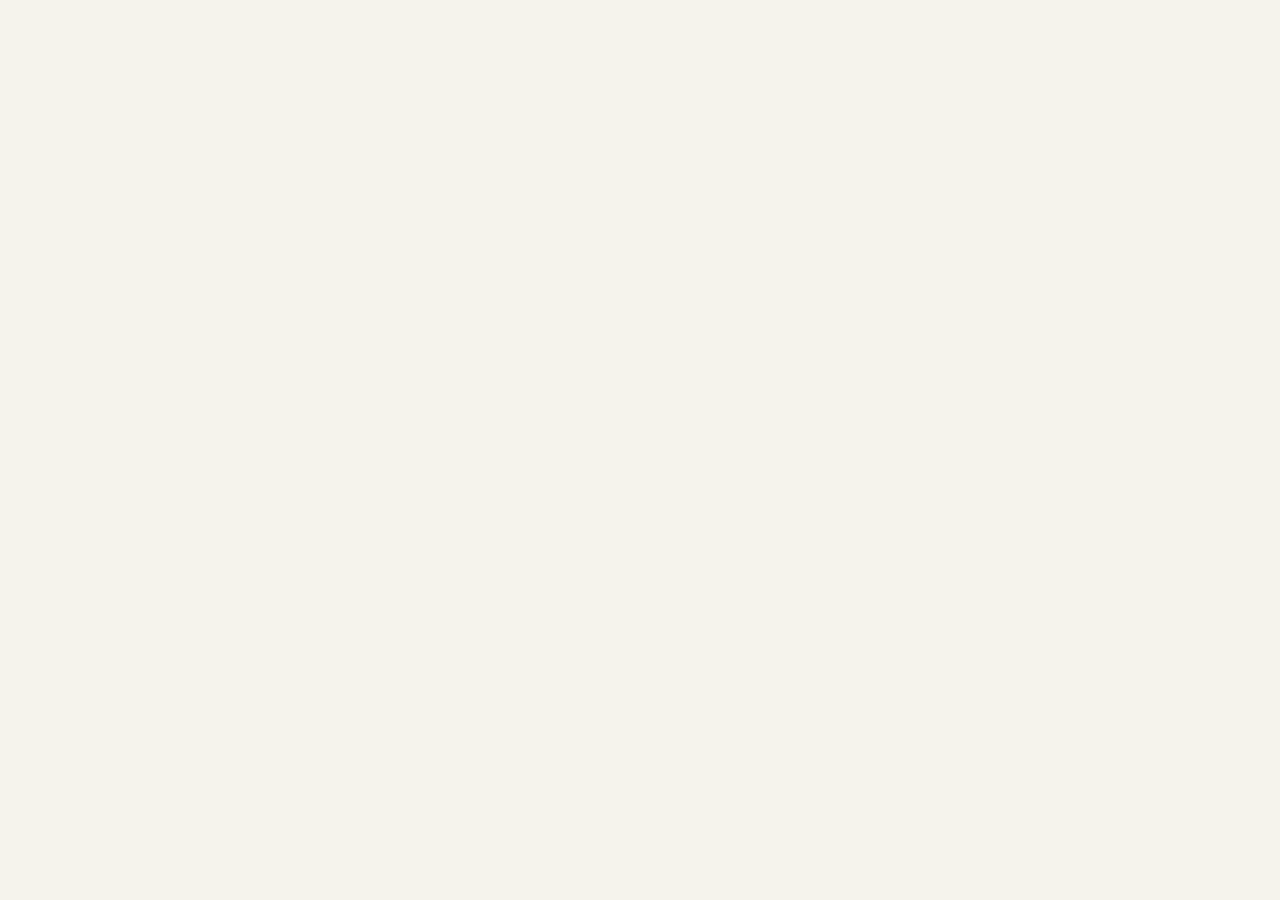
==== commit 72442698: "Visual redesign: Soft Nordic Wellness styling (CSS + fonts only) - New design tokens: warm milk / sa" ====
--- a/index.html
+++ b/index.html
@@ -1,489 +1,249 @@
 <!doctype html>
 <html lang="lv">
 <head>
-  <meta charset="utf-8">
-  <meta name="viewport" content="width=device-width, initial-scale=1, viewport-fit=cover">
+  <meta charset="utf-8" />
+  <meta name="viewport" content="width=device-width, initial-scale=1" />
+
+  <!-- ===== PRIMARY SEO ===== -->
   <title>Ozona Vanna Rīgā | Ozona vannas un masāža | Ozonavannas.lv</title>
-  <meta name="description" content="Ozona vannas Rīgā – dziļa relaksācija, ķermeņa atjaunošana un labsajūta. Izvēlies ozona vannu vai ozona vannu ar masāžu. Pieraksts Rīgā.">
-  <meta name="robots" content="index, follow, max-image-preview:large">
-  <meta name="theme-color" content="#eef5f2">
-  <meta name="google-site-verification" content="QZF57YXRMvdtStPwRfbLH__YhUkK2asxfuNc9nprvyA">
-  <link rel="canonical" href="https://www.ozonavannas.lv/">
-  <link rel="alternate" hreflang="lv" href="https://www.ozonavannas.lv/">
-  <link rel="alternate" hreflang="ru" href="https://www.ozonavannas.lv/ru/">
-  <link rel="alternate" hreflang="en" href="https://www.ozonavannas.lv/en/">
-  <link rel="alternate" hreflang="x-default" href="https://www.ozonavannas.lv/">
-  <meta property="og:type" content="website">
-  <meta property="og:site_name" content="Ozona vannas">
-  <meta property="og:title" content="Ozona Vanna Rīgā | Ozona vannas un masāža | Ozonavannas.lv">
-  <meta property="og:description" content="Ozona vannas Rīgā – dziļa relaksācija, ķermeņa atjaunošana un labsajūta. Izvēlies ozona vannu vai ozona vannu ar masāžu. Pieraksts Rīgā.">
-  <meta property="og:url" content="https://www.ozonavannas.lv/">
-  <meta property="og:image" content="https://www.ozonavannas.lv/img/og.jpg">
-  <meta property="og:image:width" content="1200">
-  <meta property="og:image:height" content="630">
-  <meta property="og:image:alt" content="Ozona vanna Rīgā">
-  <meta property="og:locale" content="lv_LV">
-  <meta name="twitter:card" content="summary_large_image">
-  <link rel="icon" href="/favicon.svg" type="image/svg+xml">
-  <link rel="preload" href="/fonts/unbounded-latin-wght-normal.woff2" as="font" type="font/woff2" crossorigin>
-  <link rel="preload" href="/fonts/geologica-latin-wght-normal.woff2" as="font" type="font/woff2" crossorigin>
-  <link rel="preload" as="image" href="/img/hero-1280.webp" imagesrcset="/img/hero-m-864.webp 864w, /img/hero-1280.webp 1280w, /img/hero-2000.webp 2000w" imagesizes="100vw">
-  <link rel="stylesheet" href="/fonts/geologica.css">
-  <link rel="stylesheet" href="/styles.css?v=202610071243">
-  <script type="application/ld+json">{"@context":"https://schema.org","@graph":[{"@type":"WebSite","@id":"https://www.ozonavannas.lv/#website","url":"https://www.ozonavannas.lv/","name":"Ozona vannas","inLanguage":["lv","ru","en"]},{"@type":["LocalBusiness","HealthAndBeautyBusiness"],"@id":"https://www.ozonavannas.lv/#business","name":"Ozona vannas","url":"https://www.ozonavannas.lv/","image":"https://www.ozonavannas.lv/img/og.jpg","logo":"https://www.ozonavannas.lv/favicon.svg","telephone":"+37129405327","email":"ozonavannas@gmail.com","description":"Ozona vannas Rīgā – dziļa relaksācija, ķermeņa atjaunošana un labsajūta. Izvēlies ozona vannu vai ozona vannu ar masāžu. Pieraksts Rīgā.","address":{"@type":"PostalAddress","streetAddress":"Stirnu iela 8, 203","addressLocality":"Rīga","addressCountry":"LV"},"openingHoursSpecification":[{"@type":"OpeningHoursSpecification","dayOfWeek":["Monday","Tuesday","Wednesday","Thursday","Friday"],"opens":"10:00","closes":"19:00"}],"priceRange":"€€","areaServed":{"@type":"City","name":"Rīga"},"sameAs":["https://www.instagram.com/ozonavannas","https://t.me/NikolayJa"],"makesOffer":[{"@type":"Offer","name":"Ozona vanna · 20 min","price":"30","priceCurrency":"EUR"},{"@type":"Offer","name":"Ozona vanna · 30 min","price":"40","priceCurrency":"EUR"},{"@type":"Offer","name":"Ozona vanna + masāža ar ozona eļļu · 45 min","price":"50","priceCurrency":"EUR"}]},{"@type":"FAQPage","@id":"https://www.ozonavannas.lv/#faq","inLanguage":"lv","mainEntity":[{"@type":"Question","name":"Vai tas stimulē vai atslābina?","acceptedAnswer":{"@type":"Answer","text":"Vispirms — maiga aktivācija, pēc tam dziļa atjaunošanās fāze. Procedūra darbojas abos virzienos: tonizē un pēc tam atslābina."}},{"@type":"Question","name":"Vai būs nervu sistēmas «pārslodze»?","acceptedAnswer":{"@type":"Answer","text":"Nē. Stimuls ir mērens un kontrolēts — tas ir eustress, kas iekļaujas dabiskā adaptācijas reakcijā."}},{"@type":"Question","name":"Cik procedūru ir nepieciešams?","acceptedAnswer":{"@type":"Answer","text":"Pirmais efekts jūtams jau pēc viena seansa. Noturīgam rezultātam parasti ieteicams īss kurss."}},{"@type":"Question","name":"Vai ir kontrindikācijas?","acceptedAnswer":{"@type":"Answer","text":"Jā, ir individuāli ierobežojumi. Lūdzu, par tiem pastāstiet iepriekš — speciālists pielāgos procedūru."}},{"@type":"Question","name":"Vai var apvienot ar treniņiem / masāžu / terapiju?","acceptedAnswer":{"@type":"Answer","text":"Jā. Ozona vanna labi sader ar fizisko slodzi, masāžu un atbalstošo terapiju."}}]}]}</script>
+  <meta name="description" content="Ozona vannas Rīgā – dziļa relaksācija, ķermeņa atjaunošana un labsajūta. Izvēlies ozona vannu vai ozona vannu ar masāžu. Pieraksts Rīgā." />
+  <meta name="keywords" content="ozona vannas, ozona vanna, ozona vannas Rīgā, ozona vanna Rīgā, ozona vannas cena, ozona vanna cena, ozona vanna ar masāžu, ozona masāža, wellness Rīga, spa procedūras Rīga, озоновая ванна Рига, озоновая ванна, ozone bath Riga" />
+  <meta name="author" content="Ozona Vannas" />
+  <meta name="robots" content="index, follow, max-snippet:-1, max-image-preview:large, max-video-preview:-1" />
+
+  <!-- ===== CANONICAL ===== -->
+  <link rel="canonical" href="https://www.ozonavannas.lv/" />
+
+  <!-- ===== HREFLANG ===== -->
+  <link rel="alternate" hreflang="lv" href="https://www.ozonavannas.lv/" />
+  <link rel="alternate" hreflang="ru" href="https://www.ozonavannas.lv/" />
+  <link rel="alternate" hreflang="en" href="https://www.ozonavannas.lv/" />
+  <link rel="alternate" hreflang="x-default" href="https://www.ozonavannas.lv/" />
+
+  <!-- ===== LOCAL GEO ===== -->
+  <meta name="geo.placename" content="Rīga, Latvija" />
+  <meta name="geo.region" content="LV-RIX" />
+
+  <!-- ===== GOOGLE VERIFICATION ===== -->
+  <meta name="google-site-verification" content="QZF57YXRMvdtStPwRfbLH__YhUkK2asxfuNc9nprvyA" />
+
+  <!-- ===== THEME ===== -->
+  <meta name="theme-color" content="#F5F3EC" />
+
+  <!-- ===== OPEN GRAPH ===== -->
+  <meta property="og:type" content="website" />
+  <meta property="og:site_name" content="Ozona Vannas" />
+  <meta property="og:title" content="Ozona Vanna Rīgā | Ozona vannas un masāža" />
+  <meta property="og:description" content="Ozona vannas Rīgā – dziļa relaksācija, ķermeņa atjaunošana un labsajūta. Izvēlies ozona vannu vai ozona vannu ar masāžu. Pieraksts Rīgā." />
+  <meta property="og:url" content="https://www.ozonavannas.lv/" />
+  <meta property="og:image" content="https://images.unsplash.com/photo-1582719471384-894fbb16e074?w=1200&h=630&q=85&auto=format&fit=crop" />
+  <meta property="og:image:width" content="1200" />
+  <meta property="og:image:height" content="630" />
+  <meta property="og:image:alt" content="Ozona vanna Rīgā — relaksācija un ķermeņa atjaunošana" />
+  <meta property="og:locale" content="lv_LV" />
+  <meta property="og:locale:alternate" content="ru_RU" />
+  <meta property="og:locale:alternate" content="en_GB" />
+
+  <!-- ===== TWITTER CARD ===== -->
+  <meta name="twitter:card" content="summary_large_image" />
+  <meta name="twitter:title" content="Ozona Vanna Rīgā | Ozona vannas un masāža" />
+  <meta name="twitter:description" content="Ozona vannas Rīgā – dziļa relaksācija, ķermeņa atjaunošana un labsajūta." />
+  <meta name="twitter:image" content="https://images.unsplash.com/photo-1582719471384-894fbb16e074?w=1200&h=630&q=85&auto=format&fit=crop" />
+
+  <!-- ===== FAVICON ===== -->
+  <link rel="icon" type="image/png" href="/favicon.png" />
+  <link rel="apple-touch-icon" href="/favicon.png" />
+
+  <!-- ===== STRUCTURED DATA / JSON-LD ===== -->
+  <script type="application/ld+json">
+  {
+    "@context": "https://schema.org",
+    "@graph": [
+      {
+        "@type": "WebSite",
+        "@id": "https://www.ozonavannas.lv/#website",
+        "url": "https://www.ozonavannas.lv/",
+        "name": "Ozona Vannas",
+        "description": "Ozona vannas Rīgā – dziļa relaksācija, ķermeņa atjaunošana un labsajūta",
+        "inLanguage": ["lv", "ru", "en"],
+        "publisher": {"@id": "https://www.ozonavannas.lv/#business"}
+      },
+      {
+        "@type": ["LocalBusiness", "HealthAndBeautyBusiness"],
+        "@id": "https://www.ozonavannas.lv/#business",
+        "name": "Ozona vannas",
+        "alternateName": "ARC VALEO",
+        "url": "https://www.ozonavannas.lv/",
+        "telephone": "+37129405327",
+        "email": "hello@ozonavannas.lv",
+        "description": "Ozona vannas Rīgā – dziļa relaksācija, ķermeņa atjaunošana un labsajūta. Ozona vanna un ozona vanna ar masāžu Stirnu ielā 8.",
+        "address": {
+          "@type": "PostalAddress",
+          "streetAddress": "Stirnu iela 8, 2. stāvs, 203. kab.",
+          "addressLocality": "Rīga",
+          "addressCountry": "LV"
+        },
+        "openingHoursSpecification": [
+          {
+            "@type": "OpeningHoursSpecification",
+            "dayOfWeek": ["Monday","Tuesday","Wednesday","Thursday","Friday"],
+            "opens": "10:00",
+            "closes": "19:00"
+          }
+        ],
+        "image": "https://images.unsplash.com/photo-1582719471384-894fbb16e074?w=1200&h=630&q=85&auto=format&fit=crop",
+        "logo": "https://www.ozonavannas.lv/favicon.png",
+        "sameAs": [
+          "https://www.instagram.com/ozonavannas",
+          "https://t.me/NikolayJa"
+        ],
+        "priceRange": "€€",
+        "areaServed": {"@type": "City", "name": "Rīga"},
+        "hasOfferCatalog": {
+          "@type": "OfferCatalog",
+          "name": "Ozona vannu procedūras",
+          "itemListElement": [
+            {
+              "@type": "Offer",
+              "itemOffered": {
+                "@type": "Service",
+                "name": "Ozona vanna 20 min"
+              },
+              "price": "30",
+              "priceCurrency": "EUR"
+            },
+            {
+              "@type": "Offer",
+              "itemOffered": {
+                "@type": "Service",
+                "name": "Ozona vanna 30 min"
+              },
+              "price": "40",
+              "priceCurrency": "EUR"
+            },
+            {
+              "@type": "Offer",
+              "itemOffered": {
+                "@type": "Service",
+                "name": "Ozona vanna ar masāžu 45 min"
+              },
+              "price": "50",
+              "priceCurrency": "EUR"
+            }
+          ]
+        }
+      },
+      {
+        "@type": "Service",
+        "@id": "https://www.ozonavannas.lv/#service-bath",
+        "name": "Ozona vanna Rīgā",
+        "serviceType": "Wellness, Spa",
+        "provider": {"@id": "https://www.ozonavannas.lv/#business"},
+        "areaServed": {"@type": "City", "name": "Rīga"},
+        "description": "Maiga un patīkama iedarbība uz organismu, kas palīdz atjaunot tonusu, mazināt tūsku un atbalstīt nervu sistēmu. Ozona vanna Rīgā, Stirnu ielā 8.",
+        "offers": [
+          {"@type": "Offer", "name": "Ozona vanna 20 min", "price": "30", "priceCurrency": "EUR"},
+          {"@type": "Offer", "name": "Ozona vanna 30 min", "price": "40", "priceCurrency": "EUR"}
+        ]
+      },
+      {
+        "@type": "Service",
+        "@id": "https://www.ozonavannas.lv/#service-massage",
+        "name": "Ozona vanna ar masāžu Rīgā",
+        "serviceType": "Wellness, Spa, Massage",
+        "provider": {"@id": "https://www.ozonavannas.lv/#business"},
+        "areaServed": {"@type": "City", "name": "Rīga"},
+        "description": "Ozona vannas un masāžas ar ozona eļļu apvienojums dziļākai atslābināšanai, limfodrenāžai un paātrinātai atjaunošanai. Ozona masāža Rīgā.",
+        "offers": [
+          {"@type": "Offer", "name": "Ozona vanna ar masāžu 45 min", "price": "50", "priceCurrency": "EUR"}
+        ]
+      },
+      {
+        "@type": "FAQPage",
+        "mainEntity": [
+          {
+            "@type": "Question",
+            "name": "Kas ir ozona vanna?",
+            "acceptedAnswer": {
+              "@type": "Answer",
+              "text": "Ozona vanna ir wellness procedūra, kurā ķermenis tiek iegremdēts siltā ozonētā ūdenī. Ozona vanna darbojas divpakāpju principā: procedūras laikā aktivizējas asinsrite un uzlabojas skābekļa piegāde audiem, pēc seansa iestājas dziļa relaksācija. Lielākā daļa klientu sajūt uzlabotu enerģiju un dziļu mieru tūlīt pēc procedūras. Rīgā pieejama Stirnu ielā 8."
+            }
+          },
+          {
+            "@type": "Question",
+            "name": "Cik ilgi ilgst ozona vanna?",
+            "acceptedAnswer": {
+              "@type": "Answer",
+              "text": "Ozona vanna Rīgā ir pieejama 20 minūšu vai 30 minūšu formātā. Ozona vanna ar masāžu ar ozona eļļu ilgst 45 minūtes."
+            }
+          },
+          {
+            "@type": "Question",
+            "name": "Cik maksā ozona vanna Rīgā?",
+            "acceptedAnswer": {
+              "@type": "Answer",
+              "text": "Ozona vannas cena Rīgā: 20 minūtes — 30 EUR, 30 minūtes — 40 EUR. Ozona vanna ar masāžu (45 min) — 50 EUR. Pieejams arī 10 procedūru kurss."
+            }
+          },
+          {
+            "@type": "Question",
+            "name": "Vai ozona vannu var apvienot ar masāžu?",
+            "acceptedAnswer": {
+              "@type": "Answer",
+              "text": "Jā. Pieejama procedūra Ozona vanna ar masāžu ar ozona eļļu (45 min, 50 EUR). Šis apvienojums nodrošina dziļāku atslābināšanos, uzlabotu limfodrenāžu un paātrinātu atjaunošanos."
+            }
+          },
+          {
+            "@type": "Question",
+            "name": "Kur atrodas ozona vannas Rīgā?",
+            "acceptedAnswer": {
+              "@type": "Answer",
+              "text": "Ozona vannas atrodas Stirnu ielā 8, 2. stāvā, 203. kabinetā, Rīgā, Latvijā. Darba laiks: Pirmdiena–Piektdiena 10:00–19:00. Tālrunis: +371 29405327."
+            }
+          },
+          {
+            "@type": "Question",
+            "name": "Kā pieteikties uz ozona vannu?",
+            "acceptedAnswer": {
+              "@type": "Answer",
+              "text": "Pierakstīties var pa tālruni +371 29405327, WhatsApp vai aizpildot formu mājaslapā ozonavannas.lv. Darba laiks: Pirmdiena–Piektdiena 10:00–19:00."
+            }
+          },
+          {
+            "@type": "Question",
+            "name": "Cik procedūru nepieciešams ozona vannai?",
+            "acceptedAnswer": {
+              "@type": "Answer",
+              "text": "Pirmās pārmaiņas vairums klientu sajūt jau pēc 1–2 seansiem. Noturīgam rezultātam ieteicams 10 procedūru kurss, 2–3 reizes nedēļā aptuveni 4–5 nedēļu garumā."
+            }
+          }
+        ]
+      }
+    ]
+  }
+  </script>
+
+  <!-- ===== FONTS ===== -->
+  <link rel="preload" as="font" type="font/woff2" href="fonts/manrope-latin-wght-normal.woff2" crossorigin />
+  <link rel="preload" as="font" type="font/woff2" href="fonts/lora-latin-wght-normal.woff2" crossorigin />
+  <link rel="stylesheet" href="fonts/nordic.css" />
+
+  <link rel="stylesheet" href="styles.css" />
+
+  <script src="https://unpkg.com/react@18.3.1/umd/react.development.js"
+          integrity="sha384-hD6/rw4ppMLGNu3tX5cjIb+uRZ7UkRJ6BPkLpg4hAu/6onKUg4lLsHAs9EBPT82L"
+          crossorigin="anonymous"></script>
+  <script src="https://unpkg.com/react-dom@18.3.1/umd/react-dom.development.js"
+          integrity="sha384-u6aeetuaXnQ38mYT8rp6sbXaQe3NL9t+IBXmnYxwkUI2Hw4bsp2Wvmx4yRQF1uAm"
+          crossorigin="anonymous"></script>
+  <script src="https://unpkg.com/@babel/standalone@7.29.0/babel.min.js"
+          integrity="sha384-m08KidiNqLdpJqLq95G/LEi8Qvjl/xUYll3QILypMoQ65QorJ9Lvtp2RXYGBFj1y"
+          crossorigin="anonymous"></script>
 </head>
 <body>
-<a class="skip" href="#main">Pāriet uz saturu</a>
-
-<header class="site-header" data-header>
-  <div class="wrap header-inner">
-    <a class="logo" href="/" aria-label="Ozona vannas">
-      <svg class="logo-mark" viewBox="0 0 32 32" aria-hidden="true"><circle cx="16" cy="16" r="15"/><circle cx="16" cy="16" r="9.5"/><circle cx="16" cy="16" r="4"/></svg>
-      <span class="logo-word">ozona vannas</span>
-    </a>
-    <nav class="nav" aria-label="Izvēlne">
-      <a href="#kam">Kam piemērots</a>
-      <a href="#procedura">Kā tas darbojas</a>
-      <a href="#cenas">Cena</a>
-      <a href="#specialists">Par procedūrām</a>
-      <a href="#jautajumi">Jautājumi</a>
-    </nav>
-    <div class="header-right">
-      <div class="lang" aria-label="Language">
-        <a href="/" hreflang="lv" lang="lv" aria-current="page">LV</a>
-        <a href="/ru/" hreflang="ru" lang="ru">RU</a>
-        <a href="/en/" hreflang="en" lang="en">EN</a>
-      </div>
-      <a class="btn btn-small" href="https://wa.me/37129405327?text=Labdien%21%20V%C4%93los%20pierakst%C4%ABties%20uz%20ozona%20vannu." target="_blank" rel="noopener" data-track="wa_header">Pieteikties</a>
-      <button class="burger" type="button" aria-expanded="false" aria-controls="mobile-menu" data-burger><span></span><span class="sr">Izvēlne</span></button>
-    </div>
-  </div>
-  <div class="mobile-menu" id="mobile-menu" hidden data-menu>
-    <nav class="wrap">
-      <a href="#kam">Kam piemērots</a>
-      <a href="#procedura">Kā tas darbojas</a>
-      <a href="#cenas">Cena</a>
-      <a href="#specialists">Par procedūrām</a>
-      <a href="#jautajumi">Jautājumi</a>
-      <div class="lang lang-mobile">
-        <a href="/" hreflang="lv" aria-current="page">LV</a>
-        <a href="/ru/" hreflang="ru">RU</a>
-        <a href="/en/" hreflang="en">EN</a>
-      </div>
-    </nav>
-  </div>
-</header>
-
-<main id="main">
-
-  <!-- 01 · SURFACE — the photo is live water: the cursor leaves ripples, ozone bubbles rise -->
-  <section class="hero" data-hero>
-    <div class="hero-stage" data-hero-stage>
-      <picture class="hero-img">
-        <source media="(max-width: 720px)" type="image/webp" srcset="/img/hero-m-864.webp">
-        <source type="image/webp" srcset="/img/hero-1280.webp 1280w, /img/hero-2000.webp 2000w" sizes="100vw">
-        <img src="/img/hero-1280.jpg" alt="Ozona vanna Rīgā" width="2048" height="1152" fetchpriority="high" data-hero-img>
-      </picture>
-      <canvas class="hero-gl" data-hero-gl aria-hidden="true"></canvas>
-      <canvas class="bubbles" data-bubbles="hero" aria-hidden="true"></canvas>
-      <div class="hero-veil" aria-hidden="true"></div>
-    </div>
-    <div class="wrap hero-content">
-      <p class="kicker" data-rise>Labsajūtas procedūras</p>
-      <h1 class="display" aria-label="Ozona vannas">
-        <span class="display-line" aria-hidden="true"><span class="ch">O</span><span class="ch">z</span><span class="ch">o</span><span class="ch">n</span><span class="ch">a</span></span>
-        <span class="display-line display-line-2" aria-hidden="true"><span class="ch">v</span><span class="ch">a</span><span class="ch">n</span><span class="ch">n</span><span class="ch">a</span><span class="ch">s</span><svg class="ring-badge" viewBox="0 0 120 120"><defs><path id="ring-path" d="M60,60 m-46,0 a46,46 0 1,1 92,0 a46,46 0 1,1 -92,0"/></defs><text><textPath href="#ring-path">Ozona vannas · Stirnu iela 8 · Rīga · </textPath></text><g class="ring-core"><circle cx="60" cy="60" r="22"/><circle cx="60" cy="60" r="14"/><circle cx="60" cy="60" r="6"/></g></svg></span>
-      </h1>
-      <p class="hero-sub" data-rise>Nervu sistēmas un organisma iekšējo resursu atjaunošana caur dabiskiem adaptācijas mehānismiem. Vairāk enerģijas, savāktības un noturības pret ikdienas slodzēm.</p>
-      <div class="cta-row" data-rise>
-        <a class="btn" href="https://wa.me/37129405327?text=Labdien%21%20V%C4%93los%20pierakst%C4%ABties%20uz%20ozona%20vannu." target="_blank" rel="noopener" data-track="wa_hero"><svg viewBox="0 0 24 24" fill="currentColor" aria-hidden="true"><path d="M17.5 14.38c-.3-.15-1.77-.87-2.04-.97-.27-.1-.47-.15-.67.15-.2.3-.77.97-.94 1.17-.17.2-.35.22-.65.07-.3-.15-1.26-.46-2.4-1.48-.89-.79-1.49-1.77-1.66-2.07-.17-.3-.02-.46.13-.61.13-.13.3-.35.45-.52.15-.17.2-.3.3-.5.1-.2.05-.37-.02-.52-.07-.15-.67-1.62-.92-2.22-.24-.58-.49-.5-.67-.51h-.57c-.2 0-.52.07-.79.37-.27.3-1.04 1.02-1.04 2.48s1.06 2.88 1.21 3.08c.15.2 2.09 3.2 5.07 4.49.71.31 1.26.49 1.69.62.71.23 1.36.2 1.87.12.57-.09 1.77-.72 2.02-1.42.25-.7.25-1.3.17-1.42-.07-.13-.27-.2-.57-.35Z"/><path d="M12.02 3.5A8.45 8.45 0 0 0 4.8 16.28L3.5 20.5l4.34-1.14a8.43 8.43 0 0 0 4.17 1.06h.01A8.45 8.45 0 0 0 12.02 3.5Zm0 15.21h-.01a7 7 0 0 1-3.57-.98l-.26-.15-2.65.69.71-2.58-.17-.27a7.02 7.02 0 1 1 5.95 3.29Z"/></svg>Pieteikties</a>
-        <a class="btn btn-glass" href="#cenas">Skatīt procedūras</a>
-      </div>
-    </div>
-    <aside class="hero-note" data-rise>
-      <p class="hero-note-lead">Enerģijas un iekšējā līdzsvara atjaunošana</p>
-      <ul>
-        <li>Vairāk enerģijas</li>
-        <li>Mazāk sasprindzinājuma</li>
-        <li>Labāka adaptācija slodzēm</li>
-      </ul>
-    </aside>
-    <div class="wrap hero-foot" data-rise>
-      <p>Stirnu iela 8, Rīga · 2. stāvs, 203. kab. · P–Pk 10:00–19:00</p>
-      <p>Šī ir labsajūtas procedūra, nevis medicīnisks pakalpojums.</p>
-    </div>
-  </section>
-
-  <!-- 02 · WHO IT'S FOR — pick a state; the lens answers -->
-  <section class="section states" id="kam" data-states>
-    <div class="wrap states-grid">
-      <div class="states-copy">
-        <p class="kicker">Kam piemērots</p>
-        <h2 class="h2">Kam piemērotas ozona vannas?</h2>
-        <p class="lede">Ozona vannas iesaka paaugstinātas noguruma sajūtas, stresa, tūskas un samazinātu organisma adaptācijas resursu gadījumā, kā arī atjaunošanās periodā pēc slodzēm.</p>
-        <ol class="states-list" role="tablist" aria-orientation="vertical">
-          <li>
-            <button class="state" type="button" role="tab" id="state-1" aria-controls="state-panel" aria-selected="true" data-state="0">
-              <span class="state-n">01</span>
-              <span class="state-t">Hronisks nogurums, «izlādēts» stāvoklis</span>
-              <span class="state-dot" aria-hidden="true"></span>
-            </button>
-            <p class="state-mobile-text">Ozona vannas palīdz atjaunot spēkus un enerģiju.</p>
-          </li>
-          <li>
-            <button class="state" type="button" role="tab" id="state-2" aria-controls="state-panel" aria-selected="false" data-state="1">
-              <span class="state-n">02</span>
-              <span class="state-t">Tūska, šķidruma aizture</span>
-              <span class="state-dot" aria-hidden="true"></span>
-            </button>
-            <p class="state-mobile-text">Veicina tūsku mazināšanos un lieka šķidruma izvadīšanu.</p>
-          </li>
-          <li>
-            <button class="state" type="button" role="tab" id="state-3" aria-controls="state-panel" aria-selected="false" data-state="2">
-              <span class="state-n">03</span>
-              <span class="state-t">Lēna atjaunošanās pēc slodzēm</span>
-              <span class="state-dot" aria-hidden="true"></span>
-            </button>
-            <p class="state-mobile-text">Mazina nogurumu un sasprindzinājumu pēc fiziskām slodzēm.</p>
-          </li>
-          <li>
-            <button class="state" type="button" role="tab" id="state-4" aria-controls="state-panel" aria-selected="false" data-state="3">
-              <span class="state-n">04</span>
-              <span class="state-t">Stress, sasprindzinājums, trauksmes fons</span>
-              <span class="state-dot" aria-hidden="true"></span>
-            </button>
-            <p class="state-mobile-text">Vannas palīdz mazināt sasprindzinājuma un trauksmes līmeni.</p>
-          </li>
-          <li>
-            <button class="state" type="button" role="tab" id="state-5" aria-controls="state-panel" aria-selected="false" data-state="4">
-              <span class="state-n">05</span>
-              <span class="state-t">Mentāls miglājs, samazināta koncentrācija</span>
-              <span class="state-dot" aria-hidden="true"></span>
-            </button>
-            <p class="state-mobile-text">Veicina labāku koncentrāciju un prāta skaidrību.</p>
-          </li>
-          <li>
-            <button class="state" type="button" role="tab" id="state-6" aria-controls="state-panel" aria-selected="false" data-state="5">
-              <span class="state-n">06</span>
-              <span class="state-t">Pilsētas dzīvesveids, toksīni, pārslodze</span>
-              <span class="state-dot" aria-hidden="true"></span>
-            </button>
-            <p class="state-mobile-text">Sajūtiet spēku pieplūdumu, prāta skaidrību un dziļu atjaunošanos.</p>
-          </li>
-        </ol>
-      </div>
-      <div class="states-lens">
-        <figure class="lens" data-lens>
-          <img class="lens-img is-on" data-lens-img="0" src="/img/state-1-480.webp" srcset="/img/state-1-480.webp 480w, /img/state-1-720.webp 720w" sizes="(max-width: 900px) 70vw, 500px" alt="" width="720" height="720" loading="lazy" decoding="async">
-          <img class="lens-img" data-lens-img="1" src="/img/state-2-480.webp" srcset="/img/state-2-480.webp 480w, /img/state-2-720.webp 720w" sizes="(max-width: 900px) 70vw, 500px" alt="" width="720" height="720" loading="lazy" decoding="async">
-          <img class="lens-img" data-lens-img="2" src="/img/state-3-480.webp" srcset="/img/state-3-480.webp 480w, /img/state-3-720.webp 720w" sizes="(max-width: 900px) 70vw, 500px" alt="" width="720" height="720" loading="lazy" decoding="async">
-          <img class="lens-img" data-lens-img="3" src="/img/state-4-480.webp" srcset="/img/state-4-480.webp 480w, /img/state-4-720.webp 720w" sizes="(max-width: 900px) 70vw, 500px" alt="" width="720" height="720" loading="lazy" decoding="async">
-          <img class="lens-img" data-lens-img="4" src="/img/state-5-480.webp" srcset="/img/state-5-480.webp 480w, /img/state-5-720.webp 720w" sizes="(max-width: 900px) 70vw, 500px" alt="" width="720" height="720" loading="lazy" decoding="async">
-          <img class="lens-img" data-lens-img="5" src="/img/state-6-480.webp" srcset="/img/state-6-480.webp 480w, /img/state-6-720.webp 720w" sizes="(max-width: 900px) 70vw, 500px" alt="" width="720" height="720" loading="lazy" decoding="async">
-
-          <canvas class="bubbles" data-bubbles="lens" aria-hidden="true"></canvas>
-          <svg class="lens-ring" viewBox="0 0 100 100" aria-hidden="true"><circle cx="50" cy="50" r="49" pathLength="6" data-lens-ring/></svg>
-        </figure>
-        <div class="lens-text" id="state-panel" role="tabpanel" aria-live="polite">
-          <p class="lens-p is-on" data-state-text="0"><span>01</span>Ozona vannas palīdz atjaunot spēkus un enerģiju.</p>
-          <p class="lens-p" data-state-text="1"><span>02</span>Veicina tūsku mazināšanos un lieka šķidruma izvadīšanu.</p>
-          <p class="lens-p" data-state-text="2"><span>03</span>Mazina nogurumu un sasprindzinājumu pēc fiziskām slodzēm.</p>
-          <p class="lens-p" data-state-text="3"><span>04</span>Vannas palīdz mazināt sasprindzinājuma un trauksmes līmeni.</p>
-          <p class="lens-p" data-state-text="4"><span>05</span>Veicina labāku koncentrāciju un prāta skaidrību.</p>
-          <p class="lens-p" data-state-text="5"><span>06</span>Sajūtiet spēku pieplūdumu, prāta skaidrību un dziļu atjaunošanos.</p>
-        </div>
-      </div>
-    </div>
-  </section>
-
-  <!-- 03 · THE CURVE — the session drawn as one line: activation, peak, deep recovery -->
-  <section class="curve" id="procedura" data-curve>
-    <div class="curve-bg" aria-hidden="true">
-      <picture>
-        <source type="image/webp" srcset="/img/water-900.webp 900w, /img/water-1600.webp 1600w" sizes="100vw">
-        <img src="/img/water-900.webp" alt="" width="2048" height="1152" loading="lazy" decoding="async" data-curve-img>
-      </picture>
-      <canvas class="bubbles" data-bubbles="curve"></canvas>
-    </div>
-    <div class="curve-pin" data-curve-pin>
-      <div class="wrap curve-head">
-        <div>
-          <p class="kicker">Process</p>
-          <h2 class="h2">Kā tas darbojas</h2>
-        </div>
-        <p class="lede">Pieci posmi — no maiga sākotnējā stimula līdz dziļai atjaunošanās fāzei.</p>
-      </div>
-      <div class="curve-plot" aria-hidden="true">
-        <div class="curve-bands" data-curve-bands>
-          <div class="curve-band" data-band="0"><span>01</span><b>Maiga oksidatīva iedarbība</b></div>
-          <div class="curve-band" data-band="1"><span>02</span><b>Receptoru un nervu sistēmas aktivācija</b></div>
-          <div class="curve-band" data-band="2"><span>03</span><b>Eustress — labvēlīgs stress</b></div>
-          <div class="curve-band" data-band="3"><span>04</span><b>Īsa simpātiskās sistēmas aktivācija</b></div>
-          <div class="curve-band" data-band="4"><span>05</span><b>Atjaunošanās fāze</b></div>
-        </div>
-        <span class="curve-axis curve-axis-up">↑ aktivācija</span>
-        <span class="curve-axis curve-axis-down">↓ atjaunošanās</span>
-        <div class="curve-canvas">
-        <svg viewBox="0 0 1000 300" preserveAspectRatio="none" data-curve-svg>
-          <defs>
-            <linearGradient id="curve-fill" gradientUnits="userSpaceOnUse" x1="0" y1="0" x2="0" y2="300" data-curve-grad>
-              <stop offset="0" stop-color="#8fe8e0" stop-opacity=".42"/>
-              <stop offset=".66" stop-color="#8fe8e0" stop-opacity=".04"/>
-              <stop offset=".66" stop-color="#0a2a27" stop-opacity=".0"/>
-              <stop offset="1" stop-color="#062320" stop-opacity=".55"/>
-            </linearGradient>
-            <clipPath id="curve-clip"><rect x="0" y="0" width="0" height="300" data-curve-clip/></clipPath>
-          </defs>
-          <path class="curve-area" data-curve-area clip-path="url(#curve-clip)" d=""/>
-          <line class="curve-base" x1="0" y1="200" x2="1000" y2="200"/>
-          <path class="curve-ghost" d="M14,200 C80,200 140,188 200,176 C270,162 330,128 400,110 C460,95 505,86 550,74 C600,60 640,38 680,36 C730,34 760,120 820,190 C870,240 930,250 986,248"/>
-          <path class="curve-line" data-curve-path d="M14,200 C80,200 140,188 200,176 C270,162 330,128 400,110 C460,95 505,86 550,74 C600,60 640,38 680,36 C730,34 760,120 820,190 C870,240 930,250 986,248"/>
-        </svg>
-        <div class="curve-marks" data-curve-marks>
-          <span class="curve-mark" data-mark="0" data-n="01"></span>
-          <span class="curve-mark" data-mark="1" data-n="02"></span>
-          <span class="curve-mark" data-mark="2" data-n="03"></span>
-          <span class="curve-mark" data-mark="3" data-n="04"></span>
-          <span class="curve-mark" data-mark="4" data-n="05"></span>
-        </div>
-        <span class="curve-dot" data-curve-dot><i></i></span>
-        </div>
-      </div>
-      <p class="wrap curve-note">Vispirms — maiga aktivācija, pēc tam dziļa atjaunošanās fāze. Procedūra darbojas abos virzienos: tonizē un pēc tam atslābina.</p>
-      <ol class="wrap curve-steps" data-curve-steps>
-        <li class="curve-step is-on" data-step="0">
-          <span class="curve-step-n">01<small>/05</small></span>
-          <h3>Maiga oksidatīva iedarbība</h3>
-          <p>Ozonēts ūdens rada īslaicīgu fizioloģisku stimulu ādai un kapilāriem.</p>
-        </li>
-        <li class="curve-step" data-step="1">
-          <span class="curve-step-n">02<small>/05</small></span>
-          <h3>Receptoru un nervu sistēmas aktivācija</h3>
-          <p>Iesaistās perifērā nervu sistēma un veģetatīvā regulācija.</p>
-        </li>
-        <li class="curve-step" data-step="2">
-          <span class="curve-step-n">03<small>/05</small></span>
-          <h3>Eustress — labvēlīgs stress</h3>
-          <p>Organisms saņem kontrolētu signālu adaptācijai, nevis aizsardzībai vai panikas reakcijai.</p>
-        </li>
-        <li class="curve-step" data-step="3">
-          <span class="curve-step-n">04<small>/05</small></span>
-          <h3>Īsa simpātiskās sistēmas aktivācija</h3>
-          <p>Mērens kateholamīnu (hormonu un neirotransmiteru) izdalījums veicina prāta skaidrību, tonusu un koncentrāciju.</p>
-        </li>
-        <li class="curve-step" data-step="4">
-          <span class="curve-step-n">05<small>/05</small></span>
-          <h3>Atjaunošanās fāze</h3>
-          <p>Pēc aktivācijas sākas dziļas relaksācijas, atjaunošanās un sistēmu līdzsvara procesi.</p>
-        </li>
-      </ol>
-    </div>
-  </section>
-
-  <!-- 04 · CHOOSE THE SESSION — one dial for all three options -->
-  <section class="section session" id="cenas" data-session>
-    <div class="wrap">
-      <header class="section-head">
-        <div>
-          <p class="kicker">Procedūras un cenas</p>
-          <h2 class="h2">Pakalpojumi — cenas</h2>
-        </div>
-        <p class="lede">Klusa telpa, silts ozonēts ūdens un personīga uzmanība katrai detaļai.</p>
-      </header>
-      <div class="session-grid">
-        <div class="session-media">
-          <figure class="session-photo is-on" data-svc-photo="0">
-            <picture>
-              <source type="image/webp" srcset="/img/tub-600.webp 600w, /img/tub-960.webp 960w" sizes="(max-width: 900px) 100vw, 40vw">
-              <img src="/img/tub-600.webp" alt="Ozona vanna" width="960" height="1280" loading="lazy" decoding="async">
-            </picture>
-          </figure>
-          <figure class="session-photo" data-svc-photo="1">
-            <picture>
-              <source type="image/webp" srcset="/img/massage-600.webp 600w, /img/massage-960.webp 960w" sizes="(max-width: 900px) 100vw, 40vw">
-              <img src="/img/massage-600.webp" alt="Masāža ar ozona eļļu" width="960" height="1280" loading="lazy" decoding="async">
-            </picture>
-          </figure>
-        </div>
-        <div class="session-panel">
-          <div class="session-options" role="radiogroup">
-            <button type="button" class="opt" role="radio" aria-checked="true" data-opt data-svc="0" data-min="20" data-price="30 €" data-wa="https://wa.me/37129405327?text=Labdien%21%20V%C4%93los%20pierakst%C4%ABties%20uz%20ozona%20vannu%20%2820%20vai%2030%20min%29.">
-              <span class="opt-min">20 min</span><span class="opt-price">30 €</span>
-            </button>
-            <button type="button" class="opt" role="radio" aria-checked="false" data-opt data-svc="0" data-min="30" data-price="40 €" data-wa="https://wa.me/37129405327?text=Labdien%21%20V%C4%93los%20pierakst%C4%ABties%20uz%20ozona%20vannu%20%2820%20vai%2030%20min%29.">
-              <span class="opt-min">30 min</span><span class="opt-price">40 €</span>
-            </button>
-            <button type="button" class="opt" role="radio" aria-checked="false" data-opt data-svc="1" data-min="45" data-price="50 €" data-wa="https://wa.me/37129405327?text=Labdien%21%20V%C4%93los%20pierakst%C4%ABties%20uz%20ozona%20vannu%20%2B%20mas%C4%81%C5%BEu%20ar%20ozona%20e%C4%BC%C4%BCu%20%2845%20min%29.">
-              <span class="opt-min">45 min</span><span class="opt-price">50 €</span>
-            </button>
-          </div>
-          <div class="session-dial" aria-hidden="true">
-            <svg viewBox="0 0 200 200"><circle class="dial-track" cx="100" cy="100" r="88"/><circle class="dial-fill" cx="100" cy="100" r="88" pathLength="45" data-dial/><line class="dial-tick dial-tick-major" x1="100" y1="6" x2="100" y2="13" transform="rotate(0 100 100)"/><line class="dial-tick" x1="100" y1="6" x2="100" y2="10" transform="rotate(8 100 100)"/><line class="dial-tick" x1="100" y1="6" x2="100" y2="10" transform="rotate(16 100 100)"/><line class="dial-tick" x1="100" y1="6" x2="100" y2="10" transform="rotate(24 100 100)"/><line class="dial-tick" x1="100" y1="6" x2="100" y2="10" transform="rotate(32 100 100)"/><line class="dial-tick dial-tick-major" x1="100" y1="6" x2="100" y2="13" transform="rotate(40 100 100)"/><line class="dial-tick" x1="100" y1="6" x2="100" y2="10" transform="rotate(48 100 100)"/><line class="dial-tick" x1="100" y1="6" x2="100" y2="10" transform="rotate(56 100 100)"/><line class="dial-tick" x1="100" y1="6" x2="100" y2="10" transform="rotate(64 100 100)"/><line class="dial-tick" x1="100" y1="6" x2="100" y2="10" transform="rotate(72 100 100)"/><line class="dial-tick dial-tick-major" x1="100" y1="6" x2="100" y2="13" transform="rotate(80 100 100)"/><line class="dial-tick" x1="100" y1="6" x2="100" y2="10" transform="rotate(88 100 100)"/><line class="dial-tick" x1="100" y1="6" x2="100" y2="10" transform="rotate(96 100 100)"/><line class="dial-tick" x1="100" y1="6" x2="100" y2="10" transform="rotate(104 100 100)"/><line class="dial-tick" x1="100" y1="6" x2="100" y2="10" transform="rotate(112 100 100)"/><line class="dial-tick dial-tick-major" x1="100" y1="6" x2="100" y2="13" transform="rotate(120 100 100)"/><line class="dial-tick" x1="100" y1="6" x2="100" y2="10" transform="rotate(128 100 100)"/><line class="dial-tick" x1="100" y1="6" x2="100" y2="10" transform="rotate(136 100 100)"/><line class="dial-tick" x1="100" y1="6" x2="100" y2="10" transform="rotate(144 100 100)"/><line class="dial-tick" x1="100" y1="6" x2="100" y2="10" transform="rotate(152 100 100)"/><line class="dial-tick dial-tick-major" x1="100" y1="6" x2="100" y2="13" transform="rotate(160 100 100)"/><line class="dial-tick" x1="100" y1="6" x2="100" y2="10" transform="rotate(168 100 100)"/><line class="dial-tick" x1="100" y1="6" x2="100" y2="10" transform="rotate(176 100 100)"/><line class="dial-tick" x1="100" y1="6" x2="100" y2="10" transform="rotate(184 100 100)"/><line class="dial-tick" x1="100" y1="6" x2="100" y2="10" transform="rotate(192 100 100)"/><line class="dial-tick dial-tick-major" x1="100" y1="6" x2="100" y2="13" transform="rotate(200 100 100)"/><line class="dial-tick" x1="100" y1="6" x2="100" y2="10" transform="rotate(208 100 100)"/><line class="dial-tick" x1="100" y1="6" x2="100" y2="10" transform="rotate(216 100 100)"/><line class="dial-tick" x1="100" y1="6" x2="100" y2="10" transform="rotate(224 100 100)"/><line class="dial-tick" x1="100" y1="6" x2="100" y2="10" transform="rotate(232 100 100)"/><line class="dial-tick dial-tick-major" x1="100" y1="6" x2="100" y2="13" transform="rotate(240 100 100)"/><line class="dial-tick" x1="100" y1="6" x2="100" y2="10" transform="rotate(248 100 100)"/><line class="dial-tick" x1="100" y1="6" x2="100" y2="10" transform="rotate(256 100 100)"/><line class="dial-tick" x1="100" y1="6" x2="100" y2="10" transform="rotate(264 100 100)"/><line class="dial-tick" x1="100" y1="6" x2="100" y2="10" transform="rotate(272 100 100)"/><line class="dial-tick dial-tick-major" x1="100" y1="6" x2="100" y2="13" transform="rotate(280 100 100)"/><line class="dial-tick" x1="100" y1="6" x2="100" y2="10" transform="rotate(288 100 100)"/><line class="dial-tick" x1="100" y1="6" x2="100" y2="10" transform="rotate(296 100 100)"/><line class="dial-tick" x1="100" y1="6" x2="100" y2="10" transform="rotate(304 100 100)"/><line class="dial-tick" x1="100" y1="6" x2="100" y2="10" transform="rotate(312 100 100)"/><line class="dial-tick dial-tick-major" x1="100" y1="6" x2="100" y2="13" transform="rotate(320 100 100)"/><line class="dial-tick" x1="100" y1="6" x2="100" y2="10" transform="rotate(328 100 100)"/><line class="dial-tick" x1="100" y1="6" x2="100" y2="10" transform="rotate(336 100 100)"/><line class="dial-tick" x1="100" y1="6" x2="100" y2="10" transform="rotate(344 100 100)"/><line class="dial-tick" x1="100" y1="6" x2="100" y2="10" transform="rotate(352 100 100)"/></svg>
-            <div class="dial-read"><strong data-dial-min>20</strong><span data-dial-unit>min</span><em data-dial-price>30 €</em></div>
-          </div>
-          <article class="svc is-on" data-svc-info="0">
-            <h3>Ozona vanna</h3>
-            <p>Maiga un patīkama iedarbība uz organismu, kas palīdz atjaunot tonusu un mazināt tūsku. Pēc procedūras jutīsiet labākas pašsajūtas uzlabojumu un nervu sistēmas atbalstu, kas padarīs jūsu dienu komfortablāku.</p>
-            <ul>
-              <li>tonusa atjaunošana</li>
-              <li>tūsku mazināšanās</li>
-              <li>labāka pašsajūta</li>
-              <li>atbalsts nervu sistēmai</li>
-              <li>maiga sistēmiska iedarbība</li>
-            </ul>
-          </article>
-          <article class="svc" data-svc-info="1">
-            <h3>Ozona vanna + masāža ar ozona eļļu</h3>
-            <p>Ozona vannas un masāžas ar ozona eļļu apvienojums nodrošina dziļāku atslābināšanos un paātrinātu atjaunošanos. Procedūra palīdz noņemt ķermeņa sasprindzinājumu un sniedz atjaunotības sajūtu, pateicoties kam jutīsiet sevi enerģiskāku un vieglāku.</p>
-            <ul>
-              <li>vanna sagatavo nervu sistēmu un asinsvadus</li>
-              <li>masāža pastiprina limfodrenāžu un atslābināšanos</li>
-              <li>ozona eļļa darbojas lokāli ar audiem</li>
-              <li>izteikts «atjaunošanās» efekts</li>
-            </ul>
-          </article>
-          <a class="btn btn-wide" href="https://wa.me/37129405327?text=Labdien%21%20V%C4%93los%20pierakst%C4%ABties%20uz%20ozona%20vannu%20%2820%20vai%2030%20min%29." target="_blank" rel="noopener" data-track="wa_session" data-session-cta><svg viewBox="0 0 24 24" fill="currentColor" aria-hidden="true"><path d="M17.5 14.38c-.3-.15-1.77-.87-2.04-.97-.27-.1-.47-.15-.67.15-.2.3-.77.97-.94 1.17-.17.2-.35.22-.65.07-.3-.15-1.26-.46-2.4-1.48-.89-.79-1.49-1.77-1.66-2.07-.17-.3-.02-.46.13-.61.13-.13.3-.35.45-.52.15-.17.2-.3.3-.5.1-.2.05-.37-.02-.52-.07-.15-.67-1.62-.92-2.22-.24-.58-.49-.5-.67-.51h-.57c-.2 0-.52.07-.79.37-.27.3-1.04 1.02-1.04 2.48s1.06 2.88 1.21 3.08c.15.2 2.09 3.2 5.07 4.49.71.31 1.26.49 1.69.62.71.23 1.36.2 1.87.12.57-.09 1.77-.72 2.02-1.42.25-.7.25-1.3.17-1.42-.07-.13-.27-.2-.57-.35Z"/><path d="M12.02 3.5A8.45 8.45 0 0 0 4.8 16.28L3.5 20.5l4.34-1.14a8.43 8.43 0 0 0 4.17 1.06h.01A8.45 8.45 0 0 0 12.02 3.5Zm0 15.21h-.01a7 7 0 0 1-3.57-.98l-.26-.15-2.65.69.71-2.58-.17-.27a7.02 7.02 0 1 1 5.95 3.29Z"/></svg>Pieteikties</a>
-        </div>
-      </div>
-    </div>
-  </section>
-
-  <!-- 05 · SPECIALIST -->
-  <section class="section spec" id="specialists">
-    <div class="wrap spec-grid">
-      <figure class="spec-photo">
-        <img src="/img/nikolajs-640.webp" alt="Nikolajs Jakovļevs" width="640" height="640" loading="lazy" decoding="async">
-      </figure>
-      <div class="spec-id">
-        <p class="kicker">Speciālists</p>
-        <h2 class="h2">Nikolajs Jakovļevs</h2>
-        <p class="spec-role">Sertificēts masāžas un ozona vannu speciālists</p>
-      </div>
-      <blockquote class="spec-bio">Darbā ievēro fizioloģiskās drošības principus, individuālu intensitātes pielāgošanu un uzmanīgu attieksmi pret klienta stāvokli.</blockquote>
-      <ul class="spec-values">
-        <li><h3>Individuāla pieeja</h3><p>Katra procedūra tiek pielāgota jūsu stāvoklim.</p></li>
-        <li><h3>Fizioloģiska drošība</h3><p>Mērena intensitāte, kontrolēta iedarbība.</p></li>
-        <li><h3>Privāta telpa</h3><p>Klusa, mierīga atmosfēra bez steigas.</p></li>
-      </ul>
-    </div>
-  </section>
-
-  <!-- 06 · FAQ -->
-  <section class="section faq-sec" id="jautajumi">
-    <div class="wrap faq-grid">
-      <div class="faq-head">
-        <p class="kicker">Bieži uzdotie jautājumi</p>
-        <h2 class="h2">Bieži uzdotie jautājumi</h2>
-        <a class="link-wa" href="https://wa.me/37129405327?text=Labdien%21%20V%C4%93los%20pierakst%C4%ABties%20uz%20ozona%20vannu." target="_blank" rel="noopener" data-track="wa_faq"><svg viewBox="0 0 24 24" fill="currentColor" aria-hidden="true"><path d="M17.5 14.38c-.3-.15-1.77-.87-2.04-.97-.27-.1-.47-.15-.67.15-.2.3-.77.97-.94 1.17-.17.2-.35.22-.65.07-.3-.15-1.26-.46-2.4-1.48-.89-.79-1.49-1.77-1.66-2.07-.17-.3-.02-.46.13-.61.13-.13.3-.35.45-.52.15-.17.2-.3.3-.5.1-.2.05-.37-.02-.52-.07-.15-.67-1.62-.92-2.22-.24-.58-.49-.5-.67-.51h-.57c-.2 0-.52.07-.79.37-.27.3-1.04 1.02-1.04 2.48s1.06 2.88 1.21 3.08c.15.2 2.09 3.2 5.07 4.49.71.31 1.26.49 1.69.62.71.23 1.36.2 1.87.12.57-.09 1.77-.72 2.02-1.42.25-.7.25-1.3.17-1.42-.07-.13-.27-.2-.57-.35Z"/><path d="M12.02 3.5A8.45 8.45 0 0 0 4.8 16.28L3.5 20.5l4.34-1.14a8.43 8.43 0 0 0 4.17 1.06h.01A8.45 8.45 0 0 0 12.02 3.5Zm0 15.21h-.01a7 7 0 0 1-3.57-.98l-.26-.15-2.65.69.71-2.58-.17-.27a7.02 7.02 0 1 1 5.95 3.29Z"/></svg>Rakstīt WhatsApp</a>
-      </div>
-      <div class="faq">
-        <details open>
-          <summary><span class="faq-n">01</span>Vai tas stimulē vai atslābina?<i aria-hidden="true"></i></summary>
-          <div class="faq-a"><p>Vispirms — maiga aktivācija, pēc tam dziļa atjaunošanās fāze. Procedūra darbojas abos virzienos: tonizē un pēc tam atslābina.</p></div>
-        </details>
-        <details>
-          <summary><span class="faq-n">02</span>Vai būs nervu sistēmas «pārslodze»?<i aria-hidden="true"></i></summary>
-          <div class="faq-a"><p>Nē. Stimuls ir mērens un kontrolēts — tas ir eustress, kas iekļaujas dabiskā adaptācijas reakcijā.</p></div>
-        </details>
-        <details>
-          <summary><span class="faq-n">03</span>Cik procedūru ir nepieciešams?<i aria-hidden="true"></i></summary>
-          <div class="faq-a"><p>Pirmais efekts jūtams jau pēc viena seansa. Noturīgam rezultātam parasti ieteicams īss kurss.</p></div>
-        </details>
-        <details>
-          <summary><span class="faq-n">04</span>Vai ir kontrindikācijas?<i aria-hidden="true"></i></summary>
-          <div class="faq-a"><p>Jā, ir individuāli ierobežojumi. Lūdzu, par tiem pastāstiet iepriekš — speciālists pielāgos procedūru.</p></div>
-        </details>
-        <details>
-          <summary><span class="faq-n">05</span>Vai var apvienot ar treniņiem / masāžu / terapiju?<i aria-hidden="true"></i></summary>
-          <div class="faq-a"><p>Jā. Ozona vanna labi sader ar fizisko slodzi, masāžu un atbalstošo terapiju.</p></div>
-        </details>
-      </div>
-    </div>
-  </section>
-
-  <!-- 07 · BOOKING -->
-  <section class="booking" id="pieraksts">
-    <figure class="booking-photo" aria-hidden="true">
-      <picture>
-        <source type="image/webp" srcset="/img/tea-600.webp 600w, /img/tea-960.webp 960w" sizes="(max-width: 900px) 100vw, 45vw">
-        <img src="/img/tea-600.webp" alt="" width="960" height="1280" loading="lazy" decoding="async">
-      </picture>
-    </figure>
-    <div class="booking-body">
-      <p class="kicker">Pieraksts</p>
-      <h2 class="h2">Vai esat gatavi sajust, kā ķermenis ieslēdz atjaunošanās režīmu?</h2>
-      <p class="lede">Ja jums ir radušies jautājumi, aizpildiet formu un mēs ar jums sazināsimies.</p>
-      <div class="cta-row">
-        <a class="btn" href="https://wa.me/37129405327?text=Labdien%21%20V%C4%93los%20pierakst%C4%ABties%20uz%20ozona%20vannu." target="_blank" rel="noopener" data-track="wa_booking"><svg viewBox="0 0 24 24" fill="currentColor" aria-hidden="true"><path d="M17.5 14.38c-.3-.15-1.77-.87-2.04-.97-.27-.1-.47-.15-.67.15-.2.3-.77.97-.94 1.17-.17.2-.35.22-.65.07-.3-.15-1.26-.46-2.4-1.48-.89-.79-1.49-1.77-1.66-2.07-.17-.3-.02-.46.13-.61.13-.13.3-.35.45-.52.15-.17.2-.3.3-.5.1-.2.05-.37-.02-.52-.07-.15-.67-1.62-.92-2.22-.24-.58-.49-.5-.67-.51h-.57c-.2 0-.52.07-.79.37-.27.3-1.04 1.02-1.04 2.48s1.06 2.88 1.21 3.08c.15.2 2.09 3.2 5.07 4.49.71.31 1.26.49 1.69.62.71.23 1.36.2 1.87.12.57-.09 1.77-.72 2.02-1.42.25-.7.25-1.3.17-1.42-.07-.13-.27-.2-.57-.35Z"/><path d="M12.02 3.5A8.45 8.45 0 0 0 4.8 16.28L3.5 20.5l4.34-1.14a8.43 8.43 0 0 0 4.17 1.06h.01A8.45 8.45 0 0 0 12.02 3.5Zm0 15.21h-.01a7 7 0 0 1-3.57-.98l-.26-.15-2.65.69.71-2.58-.17-.27a7.02 7.02 0 1 1 5.95 3.29Z"/></svg>Rakstīt WhatsApp</a>
-        <a class="btn btn-glass" href="tel:+37129405327" data-track="call">Zvanīt +371 29 405 327</a>
-      </div>
-      <form class="form" data-form data-subject="Jauns pieteikums — Ozona vannas" data-sending="Sūta…" data-error="Neizdevās nosūtīt. Lūdzu, uzrakstiet mums WhatsApp vai zvaniet." novalidate>
-        <p class="form-or">Vai atstājiet pieteikumu</p>
-        <div class="form-row">
-          <label class="field"><input name="name" type="text" autocomplete="name" required minlength="2" placeholder=" "><span>Jūsu vārds</span></label>
-          <label class="field"><input name="phone" type="tel" inputmode="tel" autocomplete="tel" required pattern="^[+\d][\d\s\-()]{6,20}$" placeholder=" "><span>Tālrunis</span></label>
-        </div>
-        <label class="field"><input name="when" type="text" placeholder=" "><span>Vēlamā diena vai laiks</span></label>
-        <label class="field"><textarea name="message" rows="2" placeholder=" "></textarea><span>Jautājums vai komentārs</span></label>
-        <input type="text" name="_honey" class="hp" tabindex="-1" autocomplete="off" aria-hidden="true">
-        <label class="consent"><input type="checkbox" name="consent" required><span>Nosūtot šo formu, jūs piekrītat <button type="button" class="link-btn" data-privacy-open>Privātuma politikai</button>.</span></label>
-        <button class="btn btn-block" type="submit">Nosūtīt</button>
-        <p class="form-status" role="status" aria-live="polite" data-success="Paldies — sazināsimies ar jums tuvākajā laikā."></p>
-      </form>
-      <dl class="book-meta">
-        <div><dt>Adrese</dt><dd>Stirnu iela 8, Rīga · 2. stāvs, 203. kab.<br><span>ĀRC VALEO ēkā</span></dd></div>
-        <div><dt>Darba laiks</dt><dd>P–Pk · 10:00–19:00</dd></div>
-        <div><dt>Kontakti</dt><dd><a href="mailto:ozonavannas@gmail.com">ozonavannas@gmail.com</a></dd></div>
-      </dl>
-    </div>
-  </section>
-</main>
-
-<footer class="site-footer">
-  <div class="wrap">
-    <p class="footer-word" aria-hidden="true">ozona vannas</p>
-    <div class="footer-row">
-      <p>Labsajūtas procedūras</p>
-      <div class="footer-links">
-        <a href="https://instagram.com/ozonavannas" target="_blank" rel="noopener">Instagram</a>
-        <a href="https://t.me/NikolayJa" target="_blank" rel="noopener">Telegram</a>
-        <a href="https://wa.me/37129405327?text=Labdien%21%20V%C4%93los%20pierakst%C4%ABties%20uz%20ozona%20vannu." target="_blank" rel="noopener">WhatsApp</a>
-        <button type="button" class="link-btn" data-privacy-open>Privātuma politika</button>
-      </div>
-    </div>
-    <div class="footer-bottom">
-      <p>Šī ir labsajūtas procedūra, nevis medicīnisks pakalpojums, un tā nav paredzēta slimību diagnosticēšanai, ārstēšanai vai profilaksei.</p>
-      <p>Visas tiesības aizsargātas | 2026</p>
-    </div>
-  </div>
-</footer>
-
-<a class="sticky-cta" href="https://wa.me/37129405327?text=Labdien%21%20V%C4%93los%20pierakst%C4%ABties%20uz%20ozona%20vannu." target="_blank" rel="noopener" data-track="wa_sticky"><svg viewBox="0 0 24 24" fill="currentColor" aria-hidden="true"><path d="M17.5 14.38c-.3-.15-1.77-.87-2.04-.97-.27-.1-.47-.15-.67.15-.2.3-.77.97-.94 1.17-.17.2-.35.22-.65.07-.3-.15-1.26-.46-2.4-1.48-.89-.79-1.49-1.77-1.66-2.07-.17-.3-.02-.46.13-.61.13-.13.3-.35.45-.52.15-.17.2-.3.3-.5.1-.2.05-.37-.02-.52-.07-.15-.67-1.62-.92-2.22-.24-.58-.49-.5-.67-.51h-.57c-.2 0-.52.07-.79.37-.27.3-1.04 1.02-1.04 2.48s1.06 2.88 1.21 3.08c.15.2 2.09 3.2 5.07 4.49.71.31 1.26.49 1.69.62.71.23 1.36.2 1.87.12.57-.09 1.77-.72 2.02-1.42.25-.7.25-1.3.17-1.42-.07-.13-.27-.2-.57-.35Z"/><path d="M12.02 3.5A8.45 8.45 0 0 0 4.8 16.28L3.5 20.5l4.34-1.14a8.43 8.43 0 0 0 4.17 1.06h.01A8.45 8.45 0 0 0 12.02 3.5Zm0 15.21h-.01a7 7 0 0 1-3.57-.98l-.26-.15-2.65.69.71-2.58-.17-.27a7.02 7.02 0 1 1 5.95 3.29Z"/></svg>Pieteikties</a>
-<div class="cursor" aria-hidden="true" data-cursor></div>
-
-<dialog class="privacy" data-privacy>
-  <form method="dialog">
-    <h2>Privātuma politika</h2>
-    <h3>Datu pārzinis</h3>
-    <p>Ozona vannas, Stirnu iela 8, 2. stāvs, 203. kab., Rīga, Latvija. E-pasts: ozonavannas@gmail.com</p>
-    <h3>Kādi dati tiek vākti</h3>
-    <p>Vārds, tālrunis, vēlamais laiks un ziņa — tikai no pieteikuma formas.</p>
-    <h3>Kāpēc</h3>
-    <p>Lai atbildētu uz jūsu jautājumu un pierakstītu jūs uz procedūru.</p>
-    <h3>Kā</h3>
-    <p>Formas nosūtīšanai izmantojam pakalpojumu FormSubmit, kas pārsūta pieteikumu uz mūsu e-pastu.</p>
-    <h3>Glabāšanas laiks</h3>
-    <p>Dati tiek glabāti līdz pieteikuma izpildei vai līdz brīdim, kad lūdzat tos dzēst.</p>
-    <h3>Jūsu tiesības</h3>
-    <p>Jums ir tiesības piekļūt saviem datiem, tos labot vai dzēst. Rakstiet uz ozonavannas@gmail.com</p>
-    <p class="fine">Datus nepārdodam un neizmantojam reklāmai.</p>
-    <button class="btn" value="close">Aizvērt</button>
-  </form>
-</dialog>
-
-<script src="/vendor/gsap.min.js" defer></script>
-<script src="/vendor/ScrollTrigger.min.js" defer></script>
-<script src="/vendor/lenis.min.js" defer></script>
-<script src="/main.js?v=202610071243" defer></script>
+  <div id="root"></div>
+
+  <script src="translations.js"></script>
+  <script type="text/babel" src="app.jsx"></script>
 </body>
-</html>+</html>
--- a/fonts/nordic.css
+++ b/fonts/nordic.css
@@ -0,0 +1,14 @@
+/* Self-hosted Lora (display) + Manrope (UI/body) — variable fonts, subsets incl. latin-ext
+   for Latvian (ā č ē ģ ī ķ ļ ņ š ū ž) and cyrillic for the RU version. Source: Fontsource (OFL). */
+@font-face{font-family:'Lora';font-style:normal;font-weight:400 700;font-display:swap;src:url(lora-cyrillic-ext-wght-normal.woff2) format('woff2');unicode-range:U+0460-052F,U+1C80-1C8A,U+20B4,U+2DE0-2DFF,U+A640-A69F,U+FE2E-FE2F;}
+@font-face{font-family:'Lora';font-style:italic;font-weight:400 700;font-display:swap;src:url(lora-cyrillic-ext-wght-italic.woff2) format('woff2');unicode-range:U+0460-052F,U+1C80-1C8A,U+20B4,U+2DE0-2DFF,U+A640-A69F,U+FE2E-FE2F;}
+@font-face{font-family:'Manrope';font-style:normal;font-weight:200 800;font-display:swap;src:url(manrope-cyrillic-ext-wght-normal.woff2) format('woff2');unicode-range:U+0460-052F,U+1C80-1C8A,U+20B4,U+2DE0-2DFF,U+A640-A69F,U+FE2E-FE2F;}
+@font-face{font-family:'Lora';font-style:normal;font-weight:400 700;font-display:swap;src:url(lora-cyrillic-wght-normal.woff2) format('woff2');unicode-range:U+0301,U+0400-045F,U+0490-0491,U+04B0-04B1,U+2116;}
+@font-face{font-family:'Lora';font-style:italic;font-weight:400 700;font-display:swap;src:url(lora-cyrillic-wght-italic.woff2) format('woff2');unicode-range:U+0301,U+0400-045F,U+0490-0491,U+04B0-04B1,U+2116;}
+@font-face{font-family:'Manrope';font-style:normal;font-weight:200 800;font-display:swap;src:url(manrope-cyrillic-wght-normal.woff2) format('woff2');unicode-range:U+0301,U+0400-045F,U+0490-0491,U+04B0-04B1,U+2116;}
+@font-face{font-family:'Lora';font-style:normal;font-weight:400 700;font-display:swap;src:url(lora-latin-ext-wght-normal.woff2) format('woff2');unicode-range:U+0100-02BA,U+02BD-02C5,U+02C7-02CC,U+02CE-02D7,U+02DD-02FF,U+0304,U+0308,U+0329,U+1D00-1DBF,U+1E00-1E9F,U+1EF2-1EFF,U+2020,U+20A0-20AB,U+20AD-20C0,U+2113,U+2C60-2C7F,U+A720-A7FF;}
+@font-face{font-family:'Lora';font-style:italic;font-weight:400 700;font-display:swap;src:url(lora-latin-ext-wght-italic.woff2) format('woff2');unicode-range:U+0100-02BA,U+02BD-02C5,U+02C7-02CC,U+02CE-02D7,U+02DD-02FF,U+0304,U+0308,U+0329,U+1D00-1DBF,U+1E00-1E9F,U+1EF2-1EFF,U+2020,U+20A0-20AB,U+20AD-20C0,U+2113,U+2C60-2C7F,U+A720-A7FF;}
+@font-face{font-family:'Manrope';font-style:normal;font-weight:200 800;font-display:swap;src:url(manrope-latin-ext-wght-normal.woff2) format('woff2');unicode-range:U+0100-02BA,U+02BD-02C5,U+02C7-02CC,U+02CE-02D7,U+02DD-02FF,U+0304,U+0308,U+0329,U+1D00-1DBF,U+1E00-1E9F,U+1EF2-1EFF,U+2020,U+20A0-20AB,U+20AD-20C0,U+2113,U+2C60-2C7F,U+A720-A7FF;}
+@font-face{font-family:'Lora';font-style:normal;font-weight:400 700;font-display:swap;src:url(lora-latin-wght-normal.woff2) format('woff2');unicode-range:U+0000-00FF,U+0131,U+0152-0153,U+02BB-02BC,U+02C6,U+02DA,U+02DC,U+0304,U+0308,U+0329,U+2000-206F,U+20AC,U+2122,U+2191,U+2193,U+2212,U+2215,U+FEFF,U+FFFD;}
+@font-face{font-family:'Lora';font-style:italic;font-weight:400 700;font-display:swap;src:url(lora-latin-wght-italic.woff2) format('woff2');unicode-range:U+0000-00FF,U+0131,U+0152-0153,U+02BB-02BC,U+02C6,U+02DA,U+02DC,U+0304,U+0308,U+0329,U+2000-206F,U+20AC,U+2122,U+2191,U+2193,U+2212,U+2215,U+FEFF,U+FFFD;}
+@font-face{font-family:'Manrope';font-style:normal;font-weight:200 800;font-display:swap;src:url(manrope-latin-wght-normal.woff2) format('woff2');unicode-range:U+0000-00FF,U+0131,U+0152-0153,U+02BB-02BC,U+02C6,U+02DA,U+02DC,U+0304,U+0308,U+0329,U+2000-206F,U+20AC,U+2122,U+2191,U+2193,U+2212,U+2215,U+FEFF,U+FFFD;}
--- a/styles.css
+++ b/styles.css
@@ -1,430 +1,1700 @@
 /* ============================================================
-   OZONA VANNAS — rebrand
-   Idea: the session as water. Surface (hero) → states → the curve
-   (activation → peak → deep recovery) → choose your session → book.
-   One family (Geologica, 100–600). Foam light / abyss dark. Ozone glow.
+   Ozona Vannas · Soft Nordic Wellness / Natural Minimalism
+   Palette: warm milk / natural sage-grey / muted olive-teal /
+            deep teal / soft sand / graphite text
+   Type:    Lora (display serif, full Latvian + Cyrillic)
+            Manrope (UI / body)
    ============================================================ */
 
 :root {
-  --foam: #eef5f2;
-  --foam-2: #e0ede8;
-  --paper: #f6faf8;
-  --ink: #0f2e2a;          /* deep sea green instead of black */
-  --ink-2: #3d5b56;
-  --ink-3: #7d968f;
-  --line: rgba(15, 46, 42, .13);
-  --abyss: #0d3a35;        /* water depth */
-  --deep: #0f4640;
-  --deep-2: #145a52;
-  --ozone: #8fe8e0;
-  --ozone-2: #2a9a8d;
-  --on-dark: rgba(238, 245, 242, .76);
-
-  --font: "Geologica", ui-sans-serif, system-ui, -apple-system, "Segoe UI", sans-serif;
-  --display: "Unbounded", "Geologica", ui-sans-serif, system-ui, sans-serif;
-  --fs-display: clamp(60px, 10vw, 172px);
-  --fs-h2: clamp(30px, 3.5vw, 56px);
-  --fs-lede: clamp(17px, 1.25vw, 20px);
-
-  --wrap: 1280px;
-  --gutter: clamp(20px, 4vw, 48px);
-  --section: clamp(72px, 9vw, 140px);
-  --r: 28px;
-  --ease: cubic-bezier(.22, .61, .36, 1);
-  --ease-out: cubic-bezier(.16, 1, .3, 1);
-}
-
-*, *::before, *::after { box-sizing: border-box; }
-html { -webkit-text-size-adjust: 100%; }
-html.lenis, html.lenis body { height: auto; }
-.lenis.lenis-smooth { scroll-behavior: auto !important; }
-body {
-  margin: 0; background: var(--foam); color: var(--ink);
-  font-family: var(--font); font-size: 16px; font-weight: 300; line-height: 1.6;
-  -webkit-font-smoothing: antialiased; text-rendering: optimizeLegibility;
-  font-feature-settings: "tnum" 0;
-}
-img { display: block; max-width: 100%; height: auto; }
-a { color: inherit; }
-h1, h2, h3, p, figure, blockquote { margin: 0; }
-h1, h2, h3 { font-weight: 300; }
-ul, ol { margin: 0; padding: 0; list-style: none; }
-button, input, textarea { font: inherit; color: inherit; }
-button { cursor: pointer; }
-:focus-visible { outline: 2px solid var(--ozone-2); outline-offset: 3px; border-radius: 6px; }
-[id] { scroll-margin-top: 80px; }
-::selection { background: var(--ozone); color: var(--ink); }
-
-.sr { position: absolute; width: 1px; height: 1px; overflow: hidden; clip: rect(0 0 0 0); white-space: nowrap; }
-.skip { position: absolute; left: 12px; top: -60px; z-index: 100; background: var(--ink); color: #fff; padding: 10px 14px; border-radius: 10px; }
-.skip:focus { top: 12px; }
-.wrap { width: 100%; max-width: calc(var(--wrap) + 2 * var(--gutter)); margin: 0 auto; padding: 0 var(--gutter); }
-
-/* ---------- type ---------- */
-.kicker { display: inline-flex; align-items: center; gap: 10px; font-size: 14px; font-weight: 400; color: var(--ozone-2); margin-bottom: 22px; }
-.kicker::before { content: ""; width: 8px; height: 8px; border-radius: 50%; border: 1.5px solid currentColor; }
-.h2 { font-family: var(--display); font-size: var(--fs-h2); font-weight: 300; line-height: 1.1; letter-spacing: -0.045em; max-width: 15em; }
-.lede { font-size: var(--fs-lede); line-height: 1.6; color: var(--ink-2); max-width: 32em; }
-.fine { font-size: 13px; color: var(--ink-3); }
+  /* ---- Surfaces ---- */
+  --paper:      #F5F3EC;   /* warm milk — page background            */
+  --warm-white: #FAF9F5;   /* cards & panels on the milk background   */
+  --mist:       #E4E8DF;   /* natural sage-grey — alternate sections  */
+  --cream:      #EFE8DD;   /* light sand — booking band               */
+  --sand:       #E9DED0;   /* soft sand — individual surfaces         */
+  --white:      #FFFFFF;
+
+  /* ---- Muted olive-teal scale (natural ozone-water tone) ---- */
+  --aqua-50:  #EEF1EB;
+  --aqua-100: #DCE4DD;
+  --aqua-200: #C2D2CB;
+  --aqua-300: #A2B9B1;
+  --aqua-400: #7E9A92;
+  --aqua-500: #55766F;     /* muted olive-teal                        */
+  --aqua-600: #4A6B64;
+  --aqua-700: #3E5E58;     /* accent text on light surfaces           */
+  --aqua-800: #304C49;     /* deep teal — primary buttons, footer     */
+  --aqua-900: #253D3A;     /* hover / pressed                         */
+
+  /* ---- Ink ---- */
+  --ink-900: #303632;      /* main text                               */
+  --ink-700: #3F4641;
+  --ink-500: #5C645E;      /* secondary text (AA on all surfaces)     */
+  --ink-300: #747B74;      /* meta labels                             */
+  --ink-200: #B4B9B1;
+  --line:      #DCD9CE;    /* hairlines on milk                       */
+  --line-soft: #E6E3D9;
+  --line-mist: #CBD2C6;    /* hairlines on sage-grey                  */
+
+  /* Kept for compatibility (no longer used decoratively) */
+  --accent-warm: #B79C7D;
+
+  /* ---- Spacing ---- */
+  --section-pad: 96px;
+  --section-pad-mobile: 60px;
+  --head-gap: 56px;
+  --head-gap-mobile: 28px;
+
+  /* ---- Layout & shape ---- */
+  --container: 1200px;
+  --r-sm: 8px;
+  --r-md: 12px;
+  --r-lg: 16px;
+  --r-xl: 20px;
+  --r-btn: 12px;
+
+  /* ---- Shadows (soft, natural light) ---- */
+  --shadow-sm: 0 1px 2px rgba(48, 54, 50, .05);
+  --shadow-md: 0 1px 2px rgba(48, 54, 50, .04), 0 12px 32px -18px rgba(48, 54, 50, .22);
+  --shadow-lg: 0 2px 4px rgba(48, 54, 50, .04), 0 28px 56px -32px rgba(48, 54, 50, .32);
+
+  /* ---- Type ---- */
+  --serif: "Lora", Georgia, "Times New Roman", ui-serif, serif;
+  --sans:  "Manrope", ui-sans-serif, -apple-system, BlinkMacSystemFont, "Segoe UI", Roboto, sans-serif;
+  --mono:  var(--sans);    /* labels now use the UI sans in caps — calmer than mono */
+
+  --fs-micro:   12px;
+  --fs-eyebrow: 12px;
+  --fs-body:    clamp(15.5px, 1.05vw, 16.5px);
+  --fs-lede:    clamp(17px, 1.25vw, 19px);
+  --fs-h3:      clamp(21px, 1.7vw, 25px);
+  --fs-h2:      clamp(32px, 3.5vw, 50px);
+  --fs-h1:      clamp(50px, 6.2vw, 92px);
+
+  --ease: cubic-bezier(.4, 0, .2, 1);
+}
+
+* { box-sizing: border-box; }
+
+html, body {
+  margin: 0;
+  padding: 0;
+  background: var(--paper);
+  color: var(--ink-900);
+  font-family: var(--sans);
+  font-weight: 420;
+  font-size: var(--fs-body);
+  line-height: 1.65;
+  letter-spacing: 0;
+  -webkit-font-smoothing: antialiased;
+  -moz-osx-font-smoothing: grayscale;
+  text-rendering: optimizeLegibility;
+  scroll-behavior: smooth;
+}
+
+img { max-width: 100%; display: block; }
+
+button, input, textarea { font-family: inherit; color: inherit; }
+
+a { color: inherit; text-decoration: none; }
+
+::selection { background: var(--aqua-200); color: var(--aqua-900); }
+
+/* Visible keyboard focus everywhere (a11y) */
+:focus-visible {
+  outline: 2px solid var(--aqua-500);
+  outline-offset: 3px;
+  border-radius: 4px;
+}
+.btn:focus-visible { outline-offset: 3px; border-radius: var(--r-btn); }
+
+/* ---------- shell ---------- */
+.shell {
+  width: 100%;
+  max-width: var(--container);
+  margin: 0 auto;
+  padding: 0 32px;
+}
+
+/* ---------- header ---------- */
+.site-header {
+  position: fixed;
+  top: 0; left: 0; right: 0;
+  z-index: 100;
+  background: rgba(245, 243, 236, .82);
+  backdrop-filter: saturate(120%) blur(12px);
+  -webkit-backdrop-filter: saturate(120%) blur(12px);
+  border-bottom: 1px solid transparent;
+  transition: background .3s var(--ease), border-color .3s var(--ease);
+}
+.site-header .inner {
+  display: flex;
+  align-items: center;
+  justify-content: space-between;
+  gap: 24px;
+  padding: 16px 0;
+  transition: padding .3s ease;
+}
+.site-header.scrolled {
+  background: rgba(245, 243, 236, .92);
+  border-bottom-color: var(--line);
+}
+.site-header.scrolled .inner { padding: 11px 0; }
+
+.logo {
+  display: flex;
+  align-items: center;
+  gap: 10px;
+}
+.logo .mark {
+  width: 30px; height: 30px;
+  position: relative;
+  flex: none;
+  filter: drop-shadow(0 2px 4px rgba(48, 76, 73, .18));
+}
+.logo .mark svg { width: 100%; height: 100%; display: block; }
+.logo .name {
+  font-family: var(--serif);
+  font-weight: 500;
+  font-size: 22px;
+  line-height: 1;
+  letter-spacing: -.01em;
+  color: var(--ink-900);
+}
+.logo .name .lw { font-weight: 600; }
+.logo .name .rw {
+  font-style: italic;
+  font-weight: 400;
+  color: var(--aqua-700);
+}
+.logo .name em {
+  font-style: normal;
+  font-weight: 400;
+  color: var(--aqua-500);
+  font-size: .7em;
+  margin: 0 .16em;
+  vertical-align: .12em;
+}
+
+.nav {
+  display: flex;
+  align-items: center;
+  gap: 34px;
+  flex-wrap: nowrap;
+  white-space: nowrap;
+}
+.nav a {
+  font-size: 14.5px;
+  color: var(--ink-700);
+  padding: 6px 0;
+  position: relative;
+  font-weight: 500;
+  transition: color .2s ease;
+  white-space: nowrap;
+}
+.nav a:hover { color: var(--aqua-700); }
+.nav a::after {
+  content: "";
+  position: absolute;
+  left: 0; right: 100%;
+  bottom: 0;
+  height: 1px;
+  background: var(--aqua-500);
+  transition: right .25s ease;
+}
+.nav a:hover::after { right: 0; }
+
+.header-right {
+  display: flex;
+  align-items: center;
+  gap: 16px;
+}
+
+/* lang switcher — quiet segmented control */
+.lang {
+  display: inline-flex;
+  align-items: center;
+  background: rgba(255,255,255,.55);
+  border: 1px solid var(--line);
+  border-radius: 999px;
+  padding: 3px;
+  gap: 2px;
+}
+.lang button {
+  border: none;
+  background: transparent;
+  font-family: var(--sans);
+  font-size: 12px;
+  font-weight: 600;
+  letter-spacing: .06em;
+  padding: 6px 11px;
+  border-radius: 999px;
+  color: var(--ink-500);
+  cursor: pointer;
+  transition: color .2s ease, background .2s ease;
+}
+.lang button:not(.active):hover {
+  color: var(--ink-900);
+  background: rgba(48, 54, 50, .06);
+}
+.lang button.active {
+  background: var(--aqua-800);
+  color: var(--paper);
+}
 
 /* ---------- buttons ---------- */
 .btn {
-  position: relative; display: inline-flex; align-items: center; justify-content: center; gap: 10px;
-  min-height: 52px; padding: 0 26px; border-radius: 999px; border: 1px solid var(--ink);
-  background: var(--ink); color: var(--foam); font-size: 15px; font-weight: 400; text-decoration: none; white-space: nowrap;
-  overflow: hidden; isolation: isolate; transition: color .4s var(--ease), border-color .4s var(--ease);
-}
-.btn::before { content: ""; position: absolute; z-index: -1; left: var(--x, 50%); top: var(--y, 50%); width: 0; height: 0; border-radius: 50%; background: var(--ozone); transform: translate(-50%, -50%); transition: width .5s var(--ease-out), height .5s var(--ease-out); }
-.btn:hover { color: var(--ink); border-color: var(--ozone); }
-.btn:hover::before { width: 260%; height: 600%; }
-.btn svg { width: 18px; height: 18px; flex: none; }
-.btn-small { min-height: 40px; padding: 0 18px; font-size: 14px; }
-.btn-glass { background: rgba(247, 250, 249, .5); color: var(--ink); border-color: rgba(11, 30, 34, .18); backdrop-filter: blur(12px); -webkit-backdrop-filter: blur(12px); }
-.btn-light { background: var(--foam); color: var(--ink); border-color: var(--foam); }
-.btn-line { background: transparent; color: var(--foam); border-color: rgba(238, 244, 243, .3); }
-.btn-line:hover { color: var(--ink); }
-.btn-wide { width: 100%; min-height: 58px; font-size: 16px; }
-.btn-block { width: 100%; }
-.link-btn { background: none; border: 0; padding: 0; color: inherit; text-decoration: underline; text-underline-offset: 3px; }
-
-/* ---------- header ---------- */
-.site-header::before { content: ""; position: absolute; inset: 0 0 -30px; background: linear-gradient(180deg, rgba(238,245,242,.75), rgba(238,245,242,0)); pointer-events: none; transition: opacity .4s; }
-.site-header.is-scrolled::before { opacity: 0; }
-.site-header { position: fixed; inset: 0 0 auto; z-index: 50; transition: background .4s var(--ease), box-shadow .4s var(--ease), transform .5s var(--ease); }
-.site-header.is-scrolled { background: rgba(238, 244, 243, .78); backdrop-filter: saturate(150%) blur(16px); -webkit-backdrop-filter: saturate(150%) blur(16px); box-shadow: 0 1px 0 var(--line); }
-.site-header.is-hidden { transform: translateY(-100%); }
-.header-inner { position: relative; display: flex; align-items: center; justify-content: space-between; gap: 24px; height: 72px; }
-.logo { display: inline-flex; align-items: center; gap: 10px; text-decoration: none; }
-.logo-mark { width: 26px; height: 26px; }
-.logo-mark circle { fill: none; stroke: currentColor; stroke-width: 1.4; }
-.logo-mark circle:nth-child(1) { opacity: .35; } .logo-mark circle:nth-child(2) { opacity: .65; }
-.logo-word { font-size: 18px; font-weight: 400; letter-spacing: -0.02em; }
-.nav { display: flex; gap: 30px; }
-.nav a { position: relative; text-decoration: none; font-size: 14px; color: var(--ink-2); transition: color .25s; }
-.nav a::after { content: ""; position: absolute; left: 50%; bottom: -8px; width: 4px; height: 4px; border-radius: 50%; background: var(--ozone-2); transform: translateX(-50%) scale(0); transition: transform .3s var(--ease-out); }
-.nav a:hover { color: var(--ink); }
-.nav a:hover::after { transform: translateX(-50%) scale(1); }
-.header-right { display: flex; align-items: center; gap: 14px; }
-.lang { display: flex; gap: 2px; }
-.lang a { text-decoration: none; font-size: 12.5px; font-weight: 400; padding: 6px 8px; border-radius: 999px; color: var(--ink-2); }
-.lang a[aria-current="page"] { color: var(--ink); background: rgba(255,255,255,.6); }
-.burger { display: none; width: 44px; height: 44px; border: 1px solid var(--line); border-radius: 50%; background: rgba(247,250,249,.6); position: relative; }
-.burger span:first-child, .burger span:first-child::before, .burger span:first-child::after { position: absolute; left: 14px; width: 14px; height: 1.5px; background: var(--ink); content: ""; transition: transform .25s var(--ease), top .25s var(--ease); }
-.burger span:first-child { top: 21px; }
-.burger span:first-child::before { left: 0; top: -4px; }
-.burger span:first-child::after { left: 0; top: 4px; }
-.burger[aria-expanded="true"] span:first-child { background: transparent; }
-.burger[aria-expanded="true"] span:first-child::before { top: 0; transform: rotate(45deg); }
-.burger[aria-expanded="true"] span:first-child::after { top: 0; transform: rotate(-45deg); }
-.mobile-menu { background: var(--foam); border-top: 1px solid var(--line); min-height: calc(100svh - 64px); }
-.mobile-menu nav { display: flex; flex-direction: column; padding-top: 12px; padding-bottom: 28px; }
-.mobile-menu nav > a { text-decoration: none; font-size: 34px; font-weight: 200; letter-spacing: -0.03em; padding: 12px 0; border-bottom: 1px solid var(--line); }
-.lang-mobile { margin-top: 20px; }
-
-/* ---------- 01 hero / surface ---------- */
-.hero { position: relative; min-height: max(680px, 100svh); display: grid; grid-template-rows: 1fr auto; overflow: hidden; color: var(--ink); }
-.hero-stage { position: absolute; inset: 0; }
-.hero-img img, .hero-gl { position: absolute; inset: 0; width: 100%; height: 100%; object-fit: cover; object-position: 55% 55%; }
-.hero-gl { opacity: 0; transition: opacity .6s var(--ease); }
-.hero.gl-on .hero-gl { opacity: 1; }
-.bubbles { position: absolute; inset: 0; width: 100%; height: 100%; pointer-events: none; }
-.hero-veil { position: absolute; inset: 0; background: linear-gradient(90deg, rgba(238,245,242,.72) 0%, rgba(238,245,242,.36) 36%, rgba(238,245,242,0) 60%), linear-gradient(0deg, rgba(238,245,242,.5), rgba(238,245,242,0) 24%); pointer-events: none; }
-.hero-content { position: relative; z-index: 2; align-self: center; padding-top: 96px; }
-.display { font-family: var(--display); font-size: var(--fs-display); font-weight: 200; line-height: .95; letter-spacing: -0.06em; margin: 0 0 0 -0.04em; }
-.display-line { display: block; white-space: nowrap; }
-.display-line-2 { padding-left: .62em; font-weight: 500; letter-spacing: -0.055em; color: var(--deep); }
-.ring-badge { display: inline-block; width: .82em; height: .82em; margin-left: .2em; vertical-align: -.04em; overflow: visible; animation: spin 26s linear infinite; }
-.ring-badge text { font-family: var(--font); font-size: 12.5px; font-weight: 400; letter-spacing: 1.4px; fill: var(--ink); -webkit-text-stroke: 0; text-transform: lowercase; }
-.ring-core circle { fill: none; stroke: var(--ozone-2); stroke-width: 1.2; }
-.ring-core circle:nth-child(1) { opacity: .35; } .ring-core circle:nth-child(2) { opacity: .65; }
-@keyframes spin { to { transform: rotate(360deg); } }
-.ch { display: inline-block; will-change: transform; }
-.hero-sub { margin-top: 36px; max-width: 27em; font-size: var(--fs-lede); line-height: 1.55; color: var(--ink); }
-.hero .cta-row { margin-top: 32px; }
-.cta-row { display: flex; flex-wrap: wrap; gap: 10px; }
-.hero-note {
-  position: absolute; z-index: 2; right: var(--gutter); bottom: 96px; width: 300px;
-  padding: 20px 22px; border-radius: 20px; color: var(--ink);
-  background: rgba(247, 250, 249, .58); backdrop-filter: blur(18px) saturate(140%); -webkit-backdrop-filter: blur(18px) saturate(140%);
-  border: 1px solid rgba(255, 255, 255, .6);
-}
-.hero-note-lead { font-size: 17px; font-weight: 400; line-height: 1.3; letter-spacing: -0.01em; margin-bottom: 12px; }
-.hero-note li { display: flex; align-items: center; gap: 10px; font-size: 14px; color: var(--ink-2); padding: 5px 0; border-top: 1px solid rgba(11,30,34,.08); }
-.hero-note li::before { content: ""; width: 6px; height: 6px; border-radius: 50%; background: var(--ozone-2); box-shadow: 0 0 0 3px rgba(63,169,161,.18); }
-.hero-foot { position: relative; z-index: 2; display: flex; justify-content: space-between; gap: 24px; padding-bottom: 26px; font-size: 13px; color: var(--ink-2); }
-
-/* ---------- sections ---------- */
-.section { padding: var(--section) 0; position: relative; }
-.section-head { display: grid; grid-template-columns: 1.1fr .9fr; gap: 24px clamp(32px, 6vw, 120px); align-items: end; margin-bottom: clamp(40px, 5vw, 80px); }
-
-/* ---------- 02 states ---------- */
-.states { background: var(--paper); }
-.states-grid { display: grid; grid-template-columns: 1.05fr .95fr; gap: clamp(40px, 7vw, 120px); align-items: start; }
-.states-copy .lede { margin-top: 28px; }
-.states-list { margin-top: 48px; border-top: 1px solid var(--line); counter-reset: s; }
-.state { width: 100%; display: grid; grid-template-columns: 56px 1fr 20px; align-items: center; gap: 12px; padding: 20px 0; border: 0; border-bottom: 1px solid var(--line); background: none; text-align: left; transition: padding .5s var(--ease-out); }
-.state-n { font-size: 13px; color: var(--ink-3); font-variant-numeric: tabular-nums; transition: color .3s; }
-.state-t { font-size: clamp(18px, 1.6vw, 23px); font-weight: 300; letter-spacing: -0.015em; line-height: 1.3; color: var(--ink-2); transition: color .3s; }
-.state-dot { width: 12px; height: 12px; border-radius: 50%; border: 1px solid var(--ink-3); transition: background .3s, border-color .3s, transform .5s var(--ease-out); }
-.state:hover .state-t, .state[aria-selected="true"] .state-t { color: var(--ink); }
-.state[aria-selected="true"] { padding-left: 14px; }
-.state[aria-selected="true"] .state-n { color: var(--ozone-2); }
-.state[aria-selected="true"] .state-dot { background: var(--ozone-2); border-color: var(--ozone-2); transform: scale(1.2); box-shadow: 0 0 0 5px rgba(63,169,161,.15); }
-.state-mobile-text { display: none; }
-.states-lens { position: sticky; top: 110px; }
-.lens { position: relative; width: min(100%, 500px); aspect-ratio: 1; margin: 0 auto; border-radius: 50%; overflow: hidden; background: var(--foam-2); isolation: isolate; }
-.lens-img { position: absolute; inset: 0; width: 100%; height: 100%; object-fit: cover; opacity: 0; transform: scale(1.14); transition: opacity .8s var(--ease), transform 1.8s var(--ease-out); }
-.lens-img.is-on { opacity: 1; transform: scale(1.02); }
-.lens-ring { position: absolute; inset: 0; width: 100%; height: 100%; transform: rotate(-90deg); }
-.lens-ring circle { fill: none; stroke: var(--ozone); stroke-width: .5; stroke-dasharray: 1 5; stroke-dashoffset: 0; transition: stroke-dashoffset .9s var(--ease-out); }
-.lens-text { position: relative; width: min(100%, 500px); margin: 32px auto 0; min-height: 4.5em; }
-.lens-p { position: absolute; inset: 0 0 auto; font-size: clamp(20px, 1.8vw, 26px); font-weight: 200; line-height: 1.35; letter-spacing: -0.02em; opacity: 0; transform: translateY(12px); transition: opacity .5s var(--ease), transform .6s var(--ease-out); }
-.lens-p span { display: block; font-family: var(--display); font-size: 13px; font-weight: 400; color: var(--ozone-2); letter-spacing: 0; margin-bottom: 8px; }
-.lens-p.is-on { opacity: 1; transform: none; }
-
-/* ---------- 03 the curve ---------- */
-.curve { position: relative; background: radial-gradient(140% 90% at 50% 0%, var(--deep-2), var(--abyss) 60%); color: var(--foam); overflow: hidden; }
-.curve-bg { position: absolute; inset: 0; }
-.curve-bg img { width: 100%; height: 100%; object-fit: cover; opacity: .3; mix-blend-mode: screen; transform: scale(1.1); }
-.curve-bg::after { content: ""; position: absolute; inset: 0; background: radial-gradient(120% 80% at 50% 40%, rgba(13,58,53,0), rgba(13,58,53,.7)); }
-.curve-bg .bubbles { z-index: 1; }
-.curve-pin { position: relative; z-index: 2; min-height: 100svh; display: grid; grid-template-rows: auto 1fr auto; padding: 120px 0 56px; }
-.curve .kicker { color: var(--ozone); }
-.curve .lede { color: var(--on-dark); }
-.curve-head { display: grid; grid-template-columns: 1.1fr .9fr; gap: 24px clamp(32px, 6vw, 120px); align-items: end; }
-.curve-plot { position: relative; margin: 36px 0 18px; min-height: 300px; }
-.curve-canvas { position: absolute; left: 0; right: 0; top: 78px; bottom: 0; }
-.curve-canvas svg { position: absolute; inset: 0; width: 100%; height: 100%; overflow: visible; }
-.curve-bands { position: absolute; inset: 0; }
-.curve-band { position: absolute; top: 0; bottom: 0; padding: 0 14px; border-left: 1px dashed rgba(238,245,242,.12); transition: background .6s var(--ease); }
-.curve-band span { display: block; font-family: var(--display); font-size: 12px; color: rgba(143,232,224,.45); margin-bottom: 4px; transition: color .4s; }
-.curve-band b { display: block; font-weight: 300; font-size: 13px; line-height: 1.3; color: rgba(238,245,242,.42); max-width: 15em; transition: color .4s; }
-.curve-band.is-past span { color: var(--ozone); }
-.curve-band.is-on { background: linear-gradient(180deg, rgba(143,232,224,.11), rgba(143,232,224,.02) 70%, rgba(143,232,224,0)); }
-.curve-band.is-on b { color: var(--foam); }
-.curve-axis { position: absolute; left: var(--gutter); z-index: 1; font-size: 12px; letter-spacing: .02em; color: var(--ozone); opacity: .8; }
-.curve-axis-up { top: 92px; }
-.curve-axis-down { bottom: 4px; }
-.curve-area { fill: url(#curve-fill); stroke: none; }
-.curve-note { font-size: 14px; color: var(--on-dark); max-width: 44em; margin-bottom: 26px; padding-left: 18px; border-left: 2px solid var(--ozone); margin-left: var(--gutter); }
-.curve-base { stroke: rgba(238,244,243,.16); stroke-width: 1; stroke-dasharray: 2 6; }
-.curve-ghost { fill: none; stroke: rgba(238,244,243,.14); stroke-width: 1.5; }
-.curve-line { fill: none; stroke: var(--ozone); stroke-width: 2.5; stroke-linecap: round; filter: drop-shadow(0 0 10px rgba(143,232,224,.55)); }
-.curve-marks { position: absolute; inset: 0; }
-.curve-mark { position: absolute; width: 9px; height: 9px; margin: -4.5px 0 0 -4.5px; border-radius: 50%; background: var(--abyss); border: 1px solid rgba(238,244,243,.35); transition: background .4s, border-color .4s; }
-.curve-mark::before { display: none; content: attr(data-n); position: absolute; left: 50%; bottom: 16px; transform: translateX(-50%); font-size: 12px; color: rgba(238,244,243,.4); transition: color .4s; }
-.curve-mark.is-past { background: var(--ozone); border-color: var(--ozone); }
-.curve-mark.is-past::before { color: var(--ozone); }
-.curve-dot { position: absolute; left: 0; top: 0; width: 18px; height: 18px; margin: -9px 0 0 -9px; border-radius: 50%; background: var(--foam); box-shadow: 0 0 0 6px rgba(143,232,224,.18), 0 0 30px 6px rgba(143,232,224,.55); }
-.curve-dot i { position: absolute; inset: -14px; border-radius: 50%; border: 1px solid rgba(143,232,224,.5); animation: ping 2.4s var(--ease) infinite; }
-@keyframes ping { 0% { transform: scale(.5); opacity: 1; } 100% { transform: scale(1.6); opacity: 0; } }
-.curve-steps { position: relative; min-height: 130px; }
-.curve-step { position: absolute; inset: 0 var(--gutter) auto; display: grid; grid-template-columns: 180px minmax(0, 1fr) minmax(0, 1fr); gap: 12px clamp(24px, 4vw, 64px); align-items: start; opacity: 0; transform: translateY(18px); transition: opacity .5s var(--ease), transform .7s var(--ease-out); pointer-events: none; }
-.curve-step.is-on { opacity: 1; transform: none; pointer-events: auto; }
-.curve-step-n { font-family: var(--display); font-size: clamp(48px, 5vw, 84px); font-weight: 200; line-height: .9; letter-spacing: -0.06em; color: var(--ozone); }
-.curve-step-n small { font-size: 14px; letter-spacing: 0; color: rgba(238,244,243,.4); margin-left: 6px; font-weight: 300; }
-.curve-step h3 { font-size: clamp(22px, 2.2vw, 32px); font-weight: 300; line-height: 1.15; letter-spacing: -0.025em; padding-top: 6px; }
-.curve-step p { font-size: 16px; color: var(--on-dark); padding-top: 10px; max-width: 30em; }
-/* without JS / reduced motion: show every step as a list */
-html:not(.js) .curve-steps, .no-motion .curve-steps { min-height: 0; display: grid; gap: 28px; }
-html:not(.js) .curve-step, .no-motion .curve-step { position: static; opacity: 1; transform: none; }
-html:not(.js) .curve-dot, .no-motion .curve-dot { display: none; }
-
-/* ---------- 04 session ---------- */
-.session { background: var(--foam); }
-.session-grid { display: grid; grid-template-columns: .9fr 1.1fr; gap: clamp(32px, 6vw, 96px); align-items: stretch; }
-.session-media { position: relative; border-radius: var(--r); overflow: hidden; min-height: 520px; background: var(--foam-2); }
-.session-photo { position: absolute; inset: 0; opacity: 0; transform: scale(1.06); transition: opacity .8s var(--ease), transform 1.4s var(--ease-out); }
-.session-photo.is-on { opacity: 1; transform: none; }
-.session-photo img { width: 100%; height: 100%; object-fit: cover; }
-.session-panel { display: grid; grid-template-columns: 220px 1fr; grid-template-rows: auto 1fr auto; gap: 32px 40px; align-content: start; }
-.session-options { grid-column: 1 / -1; display: grid; grid-template-columns: repeat(3, 1fr); gap: 8px; padding: 6px; border-radius: 20px; background: var(--paper); border: 1px solid var(--line); }
-.opt { display: flex; flex-direction: column; align-items: flex-start; gap: 2px; padding: 14px 16px; border: 0; border-radius: 14px; background: transparent; text-align: left; transition: background .4s var(--ease), color .4s var(--ease); }
-.opt-min { font-size: 15px; font-weight: 400; }
-.opt-price { font-size: 13px; color: var(--ink-3); transition: color .4s; }
-.opt:hover { background: var(--foam-2); }
-.opt[aria-checked="true"] { background: var(--ink); color: var(--foam); }
-.opt[aria-checked="true"] .opt-price { color: var(--ozone); }
-.session-dial { position: relative; width: 220px; height: 220px; align-self: start; }
-.session-dial svg { width: 100%; height: 100%; transform: rotate(-90deg); overflow: visible; }
-.dial-track { fill: none; stroke: var(--foam-2); stroke-width: 6; }
-.dial-fill { fill: none; stroke: var(--ozone-2); stroke-width: 6; stroke-linecap: round; stroke-dasharray: 20 45; transition: stroke-dasharray 1.1s var(--ease-out); }
-.dial-tick { stroke: var(--ink-3); stroke-width: .8; opacity: .4; }
-.dial-tick-major { opacity: .8; }
-.dial-read { position: absolute; inset: 0; display: flex; flex-direction: column; align-items: center; justify-content: center; text-align: center; }
-.dial-read strong { font-family: var(--display); font-size: 64px; font-weight: 200; line-height: .95; letter-spacing: -0.06em; font-variant-numeric: tabular-nums; }
-.dial-read span { font-size: 13px; color: var(--ink-3); }
-.dial-read em { font-style: normal; font-size: 22px; font-weight: 400; margin-top: 8px; letter-spacing: -0.02em; }
-.svc { grid-column: 2; grid-row: 2; display: none; }
-.svc.is-on { display: block; animation: fadeUp .7s var(--ease-out); }
-@keyframes fadeUp { from { opacity: 0; transform: translateY(10px); } to { opacity: 1; transform: none; } }
-.svc h3 { font-family: var(--display); font-size: clamp(20px, 1.8vw, 26px); font-weight: 300; line-height: 1.2; letter-spacing: -0.04em; }
-.svc p { margin-top: 14px; color: var(--ink-2); font-size: 15.5px; }
-.svc ul { margin-top: 18px; display: flex; flex-wrap: wrap; gap: 6px; }
-.svc li { font-size: 13px; padding: 6px 12px; border-radius: 999px; border: 1px solid var(--line); background: var(--paper); }
-.session-panel .btn-wide { grid-column: 1 / -1; }
-
-/* ---------- 05 specialist ---------- */
-.spec { background: var(--foam-2); padding: clamp(64px, 7vw, 110px) 0; }
-.spec-grid { display: grid; grid-template-columns: 200px 1fr; grid-template-areas: "photo id" "photo bio" "values values"; gap: 0 clamp(28px, 4vw, 64px); align-items: start; }
-.spec-photo { grid-area: photo; width: 200px; aspect-ratio: 1; border-radius: 50%; overflow: hidden; position: relative; }
-.spec-photo img { width: 100%; height: 100%; object-fit: cover; filter: saturate(.85); }
-.spec-photo::after { content: ""; position: absolute; inset: 0; border-radius: 50%; box-shadow: inset 0 0 0 1px rgba(255,255,255,.5); }
-.spec-id { grid-area: id; }
-.spec-id .h2 { font-size: clamp(28px, 3vw, 46px); }
-.spec-role { margin-top: 10px; color: var(--ink-2); font-size: 15px; }
-.spec-bio { grid-area: bio; margin-top: 28px; font-size: clamp(20px, 2vw, 28px); font-weight: 200; line-height: 1.4; letter-spacing: -0.02em; max-width: 30em; }
-.spec-values { grid-area: values; display: grid; grid-template-columns: repeat(3, 1fr); gap: 24px; margin-top: 56px; padding-top: 28px; border-top: 1px solid var(--line); }
-.spec-values h3 { font-size: 16px; font-weight: 400; margin-bottom: 6px; }
-.spec-values p { font-size: 14.5px; color: var(--ink-2); line-height: 1.5; }
-
-/* ---------- 06 faq ---------- */
-.faq-sec { background: var(--paper); }
-.faq-grid { display: grid; grid-template-columns: .85fr 1.15fr; gap: clamp(32px, 6vw, 120px); align-items: start; }
-.faq-head { position: sticky; top: 110px; }
-.link-wa { display: inline-flex; align-items: center; gap: 8px; margin-top: 28px; font-size: 15px; font-weight: 400; color: var(--ink); text-decoration: none; border-bottom: 1px solid var(--ozone-2); padding-bottom: 3px; }
-.link-wa svg { width: 18px; height: 18px; }
-.faq { border-top: 1px solid var(--line); }
-.faq details { border-bottom: 1px solid var(--line); }
-.faq summary { list-style: none; display: grid; grid-template-columns: 44px 1fr 24px; align-items: center; gap: 8px; padding: 24px 0; font-size: clamp(17px, 1.4vw, 20px); font-weight: 300; letter-spacing: -0.01em; line-height: 1.35; }
-.faq summary::-webkit-details-marker { display: none; }
-.faq-n { font-size: 13px; color: var(--ink-3); }
-.faq summary i { position: relative; width: 24px; height: 24px; border-radius: 50%; border: 1px solid var(--line); transition: background .3s, border-color .3s, transform .5s var(--ease-out); }
-.faq summary i::before, .faq summary i::after { content: ""; position: absolute; left: 50%; top: 50%; width: 9px; height: 1px; background: var(--ink); transform: translate(-50%, -50%); }
-.faq summary i::after { transform: translate(-50%, -50%) rotate(90deg); transition: transform .4s var(--ease-out); }
-.faq details[open] summary i { background: var(--ink); border-color: var(--ink); transform: rotate(180deg); }
-.faq details[open] summary i::before { background: var(--foam); }
-.faq details[open] summary i::after { transform: translate(-50%, -50%) rotate(0); opacity: 0; }
-.faq-a { overflow: hidden; }
-.faq-a p { padding: 0 32px 26px 52px; color: var(--ink-2); font-size: 15.5px; max-width: 40em; }
-
-/* ---------- 07 booking ---------- */
-.booking { display: grid; grid-template-columns: .9fr 1.1fr; align-items: start; background: var(--foam-2); color: var(--ink); }
-.booking-photo { position: sticky; top: 0; height: 100svh; overflow: hidden; }
-.booking-photo img { position: absolute; inset: 0; width: 100%; height: 100%; object-fit: cover; }
-.booking-photo::after { content: ""; position: absolute; inset: 0; background: linear-gradient(90deg, rgba(224,237,232,0) 70%, rgba(224,237,232,.9)); }
-.booking-body { padding: var(--section) var(--gutter); max-width: 720px; }
-.booking .h2 { font-size: clamp(28px, 3vw, 46px); }
-.booking .lede { margin-top: 24px; }
-.booking .cta-row { margin-top: 32px; }
-.form { margin-top: 44px; display: grid; gap: 14px; }
-.form-or { font-size: 20px; font-weight: 300; letter-spacing: -0.01em; margin-bottom: 4px; }
-.form-row { display: grid; grid-template-columns: 1fr 1fr; gap: 14px; }
-.field { position: relative; display: block; }
-.field input, .field textarea { width: 100%; min-height: 56px; padding: 24px 16px 8px; border-radius: 14px; border: 1px solid var(--line); background: var(--paper); color: var(--ink); transition: border-color .25s, background .25s, box-shadow .25s; }
-.field textarea { resize: vertical; min-height: 84px; }
-.field span { position: absolute; left: 17px; top: 17px; font-size: 15px; color: var(--ink-3); pointer-events: none; transform-origin: left top; transition: transform .3s var(--ease-out), color .3s; }
-.field input:focus, .field textarea:focus { outline: none; border-color: var(--ozone-2); background: #fff; box-shadow: 0 0 0 4px rgba(42,154,141,.12); }
-.field input:focus + span, .field input:not(:placeholder-shown) + span, .field textarea:focus + span, .field textarea:not(:placeholder-shown) + span { transform: translateY(-10px) scale(.78); color: var(--ozone-2); }
-.form [aria-invalid="true"] { border-color: #e7a28f; }
-.hp { position: absolute; left: -9999px; }
-.consent { display: flex; gap: 10px; align-items: flex-start; font-size: 13px; color: var(--ink-2); line-height: 1.5; }
-.consent input { margin-top: 2px; accent-color: var(--ozone-2); width: 16px; height: 16px; flex: none; }
-.form-status { font-size: 14px; min-height: 1.4em; color: var(--ozone-2); }
-.form-status.is-error { color: #f0b7a7; }
-.book-meta { margin: 44px 0 0; display: grid; grid-template-columns: repeat(3, auto); gap: 24px; padding-top: 24px; border-top: 1px solid var(--line); }
-.book-meta dt { font-size: 12.5px; color: var(--ink-3); margin-bottom: 4px; }
-.book-meta dd { margin: 0; font-size: 14.5px; color: var(--ink); }
-.book-meta dd span { color: var(--ink-3); font-size: 13px; }
+  display: inline-flex;
+  align-items: center;
+  justify-content: center;
+  gap: 12px;
+  padding: 15px 28px;
+  border-radius: var(--r-btn);
+  font-family: var(--sans);
+  font-size: 15px;
+  font-weight: 600;
+  letter-spacing: .005em;
+  text-transform: none;
+  border: 1px solid transparent;
+  cursor: pointer;
+  transition: background-color .2s var(--ease), border-color .2s var(--ease),
+              color .2s var(--ease), box-shadow .2s var(--ease), transform .2s var(--ease);
+  white-space: nowrap;
+  line-height: 1;
+  min-height: 50px;
+  box-sizing: border-box;
+}
+.btn-primary {
+  background: var(--aqua-800);
+  color: #F8F7F2;
+  border-color: var(--aqua-800);
+}
+.btn-primary:hover {
+  background: var(--aqua-900);
+  border-color: var(--aqua-900);
+  box-shadow: 0 10px 22px -14px rgba(37, 61, 58, .7);
+}
+.btn-primary:active { transform: translateY(1px); box-shadow: none; }
+.btn-ghost {
+  background: transparent;
+  color: var(--aqua-800);
+  border: 1px solid var(--aqua-300);
+}
+.btn-ghost:hover {
+  background: rgba(255,255,255,.6);
+  border-color: var(--aqua-500);
+}
+.btn-ghost:active { transform: translateY(1px); }
+.btn-light {
+  background: var(--warm-white);
+  color: var(--ink-900);
+}
+.btn-light:hover { background: #fff; }
+.btn .arrow {
+  width: 14px; height: 1.5px;
+  background: currentColor;
+  position: relative;
+  transition: width .25s ease;
+  flex: none;
+}
+.btn .arrow::after {
+  content: "";
+  position: absolute;
+  right: 0; top: 50%;
+  width: 6px; height: 6px;
+  border-top: 1.5px solid currentColor;
+  border-right: 1.5px solid currentColor;
+  transform: translateY(-50%) rotate(45deg);
+}
+.btn:hover .arrow { width: 20px; }
+
+/* Mobile burger */
+.burger {
+  display: none;
+  position: relative;
+  background: rgba(255,255,255,.55);
+  border: 1px solid var(--line);
+  width: 44px; height: 44px;
+  border-radius: 50%;
+  align-items: center;
+  justify-content: center;
+  cursor: pointer;
+  transition: border-color .25s ease, background .25s ease;
+}
+.burger:hover { border-color: var(--aqua-400); background: #fff; }
+.burger span {
+  display: block;
+  width: 18px; height: 0;
+  position: relative;
+}
+.burger span::before, .burger span::after {
+  content: ""; position: absolute; left: 0;
+  height: 1.5px; border-radius: 2px;
+  background: var(--ink-900);
+  transition: width .28s var(--ease);
+}
+.burger span::before { top: -3px; width: 18px; }
+.burger span::after  { top:  3px; width: 12px; }
+.burger:hover span::after { width: 18px; }
+
+/* ---------- mobile menu ---------- */
+.mob-menu {
+  position: fixed;
+  inset: 0;
+  background: linear-gradient(180deg, var(--paper) 0%, var(--mist) 100%);
+  z-index: 100;
+  padding: 22px 24px 32px;
+  display: flex;
+  flex-direction: column;
+  overflow-y: auto;
+  opacity: 0;
+  visibility: hidden;
+  pointer-events: none;
+  transition: opacity .3s ease, visibility 0s linear .3s;
+}
+.mob-menu.open {
+  opacity: 1;
+  visibility: visible;
+  pointer-events: auto;
+  transition: opacity .3s ease, visibility 0s linear 0s;
+}
+.mob-menu-top {
+  display: flex;
+  align-items: center;
+  justify-content: space-between;
+}
+.mob-menu-top .logo .name { font-size: 20px; }
+.mob-menu-top .logo .mark { width: 28px; height: 28px; }
+.mob-close {
+  position: relative;
+  width: 44px; height: 44px;
+  background: rgba(255,255,255,.6);
+  border: 1px solid var(--line);
+  border-radius: 50%;
+  cursor: pointer;
+  flex: 0 0 auto;
+  transition: border-color .25s ease;
+}
+.mob-close:hover { border-color: var(--aqua-400); }
+.mob-close span {
+  position: absolute; top: 50%; left: 50%;
+  width: 15px; height: 1.5px; border-radius: 2px;
+  background: var(--ink-900);
+}
+.mob-close span:nth-child(1) { transform: translate(-50%,-50%) rotate(45deg); }
+.mob-close span:nth-child(2) { transform: translate(-50%,-50%) rotate(-45deg); }
+
+.mob-nav {
+  display: flex;
+  flex-direction: column;
+  margin-top: auto;
+  margin-bottom: auto;
+  padding: 28px 0;
+}
+.mob-nav a {
+  display: flex;
+  align-items: baseline;
+  gap: 16px;
+  padding: 16px 0;
+  border-bottom: 1px solid var(--line);
+  color: var(--ink-900);
+  text-decoration: none;
+  opacity: 0;
+  transform: translateY(8px);
+  transition: opacity .4s var(--ease), transform .4s var(--ease);
+  transition-delay: calc(.06s + var(--mi) * .04s);
+}
+.mob-nav a:last-child { border-bottom: none; }
+.mob-menu.open .mob-nav a {
+  opacity: 1;
+  transform: translateY(0);
+}
+.mob-idx {
+  font-family: var(--sans);
+  font-size: 12px;
+  font-weight: 600;
+  letter-spacing: .04em;
+  color: var(--aqua-600);
+  min-width: 22px;
+  font-variant-numeric: tabular-nums;
+}
+.mob-label {
+  font-family: var(--serif);
+  font-size: 25px;
+  font-weight: 450;
+  letter-spacing: -.01em;
+  line-height: 1.15;
+  flex: 1 1 auto;
+}
+.mob-arrow {
+  width: 18px; height: 18px;
+  position: relative;
+  align-self: center;
+  opacity: .4;
+  transition: opacity .2s ease, transform .2s ease;
+}
+.mob-arrow::before, .mob-arrow::after {
+  content: ""; position: absolute;
+}
+.mob-arrow::before { top: 50%; left: 2px; width: 13px; height: 1.5px; background: var(--ink-700); transform: translateY(-50%); }
+.mob-arrow::after  { top: 50%; right: 2px; width: 7px; height: 7px; border-top: 1.5px solid var(--ink-700); border-right: 1.5px solid var(--ink-700); transform: translateY(-50%) rotate(45deg); }
+.mob-nav a:hover .mob-arrow,
+.mob-nav a:active .mob-arrow { opacity: .85; transform: translateX(3px); }
+
+.mob-foot {
+  display: flex;
+  flex-direction: column;
+  gap: 16px;
+}
+.mob-foot .btn-primary { width: 100%; justify-content: center; }
+.mob-contact {
+  display: flex;
+  align-items: center;
+  justify-content: space-between;
+  font-size: 14px;
+}
+.mob-contact a { color: var(--ink-900); font-weight: 600; text-decoration: none; }
+.mob-contact .mob-hours {
+  font-size: 13px;
+  color: var(--ink-500);
+}
+.mob-lang {
+  display: flex;
+  gap: 6px;
+  margin-top: 4px;
+}
+.mob-lang button {
+  flex: 1 1 0;
+  background: transparent;
+  border: 1px solid var(--line-mist);
+  border-radius: 999px;
+  padding: 11px 0;
+  font-family: var(--sans);
+  font-size: 12.5px;
+  font-weight: 600;
+  letter-spacing: .06em;
+  color: var(--ink-500);
+  cursor: pointer;
+  transition: color .2s ease, border-color .2s ease, background .2s ease;
+}
+.mob-lang button.active {
+  color: var(--paper);
+  border-color: var(--aqua-800);
+  background: var(--aqua-800);
+}
+
+/* ---------- shared section bits ---------- */
+section { padding: var(--section-pad) 0; position: relative; }
+
+.eyebrow {
+  display: inline-flex;
+  align-items: center;
+  gap: 12px;
+  font-family: var(--sans);
+  font-size: var(--fs-eyebrow);
+  letter-spacing: .12em;
+  text-transform: uppercase;
+  color: var(--aqua-700);
+  font-weight: 650;
+  line-height: 1.4;
+  margin-bottom: 18px;
+}
+.eyebrow::before {
+  content: "";
+  width: 24px; height: 1px;
+  background: var(--aqua-500);
+  display: inline-block;
+  flex: none;
+}
+
+.section-title {
+  font-family: var(--serif);
+  font-weight: 450;
+  font-size: var(--fs-h2);
+  line-height: 1.1;
+  letter-spacing: -.015em;
+  margin: 0 0 24px;
+  color: var(--ink-900);
+  text-wrap: balance;
+}
+.section-title em {
+  font-style: italic;
+  font-weight: 400;
+  color: var(--aqua-700);
+}
+.section-lede {
+  font-size: var(--fs-lede);
+  line-height: 1.6;
+  color: var(--ink-500);
+  max-width: 560px;
+  margin: 0;
+  text-wrap: pretty;
+  font-weight: 420;
+  white-space: pre-line;
+}
+
+/* ---------- hero ---------- */
+.hero {
+  padding: 0;
+  position: relative;
+  overflow: hidden;
+  background: linear-gradient(180deg, #ECEEE5 0%, var(--paper) 78%);
+}
+.hero-shell {
+  max-width: var(--container);
+  margin: 0 auto;
+  padding: 128px 32px 80px;
+  display: grid;
+  grid-template-columns: 1.05fr .95fr;
+  gap: 64px;
+  align-items: center;
+}
+.hero-copy {
+  position: relative;
+  z-index: 2;
+  display: flex;
+  flex-direction: column;
+  justify-content: center;
+}
+.hero-copy h1 {
+  font-family: var(--serif);
+  font-weight: 450;
+  font-size: var(--fs-h1);
+  line-height: 1.0;
+  letter-spacing: -.02em;
+  margin: 0;
+  color: var(--ink-900);
+}
+.hero-copy h1 .word1 { display: block; }
+.hero-copy h1 .word2 {
+  display: block;
+  font-style: italic;
+  font-weight: 400;
+  color: var(--aqua-700);
+  margin-top: .02em;
+}
+.hero-sub {
+  font-size: var(--fs-lede);
+  line-height: 1.6;
+  color: var(--ink-500);
+  max-width: 520px;
+  margin: 28px 0 36px;
+  text-wrap: pretty;
+  font-weight: 420;
+  white-space: pre-line;
+}
+.hero-ctas {
+  display: flex;
+  gap: 12px;
+  flex-wrap: wrap;
+  align-items: center;
+}
+.hero-ctas .btn { flex: 0 0 auto; }
+.hero-disclaimer {
+  margin: 28px 0 0;
+  font-size: 13px;
+  color: var(--ink-300);
+  max-width: 440px;
+  line-height: 1.55;
+}
+
+/* hero photo — real procedure photo, natural colours (no filters) */
+.hero-art {
+  position: relative;
+  height: min(620px, calc(100svh - 170px));
+  min-height: 440px;
+  border-radius: var(--r-xl);
+  overflow: hidden;
+  background: var(--mist);
+  box-shadow: var(--shadow-lg);
+}
+.hero-art-bar { display: none; }
+.hero-art img {
+  width: 100%; height: 100%;
+  object-fit: cover;
+  object-position: 45% 58%;
+}
+
+/* legacy hero decorations — not part of the calm visual system */
+.hero-card { display: none; }
+.hero-tag { display: none; }
+.hero-bubble { display: none; }
+.scroll-cue { display: none; }
+
+/* ---------- mobile hero (image-led) ---------- */
+.hero-m { display: none; }
+
+/* ---------- shared section heads ---------- */
+.audience-head,
+.services-head,
+.faq-head {
+  display: grid;
+  grid-template-columns: 1.1fr 1fr;
+  gap: 72px;
+  margin-bottom: var(--head-gap);
+  align-items: end;
+}
+.audience-head .section-title,
+.services-head .section-title,
+.faq-head .section-title { margin-bottom: 0; }
+.audience-head .section-lede,
+.services-head .section-lede,
+.faq-head .section-lede,
+.faq-head .faq-aside {
+  margin: 0;
+  max-width: 500px;
+}
+
+/* ---------- audience ("Kam piemērots") ---------- */
+.audience {
+  background: var(--paper);
+  padding-top: 72px;
+}
+.audience-grid {
+  display: grid;
+  grid-template-columns: repeat(3, 1fr);
+  gap: 16px;
+}
+.aud-card {
+  position: relative;
+  background: var(--warm-white);
+  border: 1px solid var(--line);
+  border-radius: var(--r-lg);
+  padding: 28px 28px 30px;
+  display: flex;
+  flex-direction: column;
+  transition: border-color .25s ease, box-shadow .25s ease;
+}
+.aud-card:hover {
+  border-color: var(--aqua-300);
+  box-shadow: var(--shadow-md);
+}
+.aud-card-top {
+  display: flex;
+  align-items: center;
+  justify-content: space-between;
+  margin-bottom: 18px;
+}
+.aud-tag {
+  font-family: var(--sans);
+  font-size: 13px;
+  font-weight: 650;
+  letter-spacing: .04em;
+  color: var(--aqua-600);
+  font-variant-numeric: tabular-nums;
+}
+.aud-glyph { display: none; }        /* decorative dots */
+.aud-card h3 {
+  font-family: var(--serif);
+  font-size: var(--fs-h3);
+  font-weight: 500;
+  line-height: 1.25;
+  margin: 0 0 10px;
+  letter-spacing: -.005em;
+  color: var(--ink-900);
+  text-wrap: balance;
+}
+.aud-card p {
+  font-size: 15.5px;
+  line-height: 1.6;
+  color: var(--ink-500);
+  margin: 0;
+  text-wrap: pretty;
+  white-space: pre-line;
+}
+.aud-card-foot { display: none; }    /* decorative line only */
+
+/* ---------- how it works ---------- */
+.how {
+  background: var(--mist);
+}
+.how-grid {
+  display: grid;
+  grid-template-columns: 1fr 1.35fr;
+  gap: 80px;
+  align-items: stretch;
+}
+.how-aside {
+  display: flex;
+  flex-direction: column;
+}
+.how-aside .section-title { margin-bottom: 0; }
+.how-aside .visual {
+  margin-top: 36px;
+  flex: 1 1 auto;
+  min-height: 340px;
+  max-height: 520px;
+  border-radius: var(--r-lg);
+  overflow: hidden;
+  background-color: var(--aqua-100);
+  background-size: cover;
+  background-position: center;
+}
+.how-steps {
+  display: flex;
+  flex-direction: column;
+  counter-reset: step;
+}
+.how-step {
+  display: grid;
+  grid-template-columns: 44px 1fr;
+  gap: 22px;
+  padding: 26px 0;
+  border-top: 1px solid var(--line-mist);
+  cursor: default;
+}
+.how-step:last-child { border-bottom: 1px solid var(--line-mist); }
+.how-step .n {
+  width: 40px; height: 40px;
+  border-radius: 50%;
+  border: 1px solid var(--aqua-400);
+  display: flex;
+  align-items: center;
+  justify-content: center;
+  font-family: var(--sans);
+  font-size: 13px;
+  font-weight: 650;
+  color: var(--aqua-700);
+  font-variant-numeric: tabular-nums;
+  background: rgba(255,255,255,.45);
+  line-height: 1;
+  transition: background .25s ease, color .25s ease, border-color .25s ease;
+}
+.how-step:hover .n {
+  background: var(--aqua-800);
+  border-color: var(--aqua-800);
+  color: #F8F7F2;
+}
+.how-step h3 {
+  font-family: var(--serif);
+  font-size: var(--fs-h3);
+  font-weight: 500;
+  margin: 6px 0 8px;
+  color: var(--ink-900);
+  letter-spacing: -.005em;
+  line-height: 1.25;
+}
+.how-step p {
+  font-size: 15.5px;
+  line-height: 1.6;
+  color: var(--ink-500);
+  margin: 0;
+  max-width: 560px;
+  white-space: pre-line;
+}
+.how-step .marker { display: none; }
+
+/* ---------- services & prices ---------- */
+.services {
+  background: var(--paper);
+}
+.svc-list {
+  display: flex;
+  flex-direction: column;
+  gap: 24px;
+}
+.svc-card {
+  display: grid;
+  grid-template-columns: 1fr 1fr;
+  background: var(--warm-white);
+  border: 1px solid var(--line);
+  border-radius: var(--r-lg);
+  overflow: hidden;
+  box-shadow: var(--shadow-sm);
+  transition: box-shadow .3s ease, border-color .3s ease;
+}
+.svc-card:hover { box-shadow: var(--shadow-md); border-color: var(--line-mist); }
+.svc-card.reverse { grid-template-columns: 1fr 1fr; }
+.svc-card.reverse .svc-img { order: 2; }
+.svc-img {
+  background-color: var(--mist);
+  background-size: cover;
+  background-position: center;
+  position: relative;
+  min-height: 420px;
+}
+.svc-body {
+  padding: 48px 52px;
+  display: flex;
+  flex-direction: column;
+}
+.svc-body .num {
+  font-family: var(--sans);
+  font-size: 12.5px;
+  font-weight: 650;
+  letter-spacing: .08em;
+  color: var(--aqua-600);
+  margin-bottom: 16px;
+  font-variant-numeric: tabular-nums;
+}
+.svc-body h3 {
+  font-family: var(--serif);
+  font-weight: 450;
+  font-size: clamp(28px, 2.6vw, 38px);
+  line-height: 1.15;
+  letter-spacing: -.012em;
+  margin: 0 0 16px;
+  color: var(--ink-900);
+  text-wrap: balance;
+}
+.svc-body .desc {
+  font-size: 16px;
+  line-height: 1.65;
+  color: var(--ink-500);
+  margin: 0 0 24px;
+  max-width: 520px;
+  white-space: pre-line;
+}
+.svc-features {
+  list-style: none;
+  padding: 0;
+  margin: 0 0 32px;
+  display: grid;
+  grid-template-columns: 1fr;
+  gap: 8px;
+}
+.svc-features li {
+  font-size: 15px;
+  color: var(--ink-700);
+  padding-left: 20px;
+  position: relative;
+  line-height: 1.5;
+}
+.svc-features li::before {
+  content: "";
+  position: absolute;
+  left: 2px; top: .62em;
+  width: 6px; height: 6px;
+  border-radius: 50%;
+  background: var(--aqua-500);
+}
+
+.svc-opts {
+  display: flex;
+  gap: 20px;
+  margin-top: auto;
+  padding-top: 24px;
+  border-top: 1px solid var(--line);
+  align-items: center;
+  justify-content: space-between;
+  flex-wrap: wrap;
+}
+.svc-opts .prices {
+  display: flex;
+  gap: 0;
+}
+.svc-opts .price-item {
+  display: flex;
+  flex-direction: column;
+  align-items: flex-start;
+  gap: 6px;
+  padding: 0 24px;
+  border-left: 1px solid var(--line);
+}
+.svc-opts .price-item:first-child { padding-left: 0; border-left: none; }
+.svc-opts .price-item .t {
+  font-family: var(--sans);
+  font-size: 12.5px;
+  font-weight: 650;
+  letter-spacing: .06em;
+  text-transform: uppercase;
+  color: var(--ink-500);
+}
+.svc-opts .price-item .p {
+  font-family: var(--serif);
+  font-size: 30px;
+  color: var(--aqua-800);
+  font-weight: 500;
+  letter-spacing: -.01em;
+  font-variant-numeric: tabular-nums lining-nums;
+  line-height: 1.05;
+  white-space: nowrap;
+}
+
+/* ---------- FAQ ---------- */
+.faq {
+  background: var(--mist);
+  color: var(--ink-900);
+  position: relative;
+}
+.faq .section-title { color: var(--ink-900); }
+.faq-aside {
+  font-size: var(--fs-lede);
+  color: var(--ink-500);
+  line-height: 1.6;
+  text-wrap: pretty;
+  font-weight: 420;
+}
+.faq-list {
+  position: relative;
+  z-index: 2;
+}
+.faq-item {
+  border-top: 1px solid var(--line-mist);
+  padding: 0;
+}
+.faq-item:last-child { border-bottom: 1px solid var(--line-mist); }
+.faq-q {
+  width: 100%;
+  display: flex;
+  align-items: center;
+  justify-content: space-between;
+  background: transparent;
+  border: none;
+  cursor: pointer;
+  text-align: left;
+  padding: 24px 0;
+  font-family: var(--serif);
+  font-size: clamp(19px, 1.65vw, 23px);
+  color: var(--ink-900);
+  font-weight: 500;
+  letter-spacing: -.005em;
+  line-height: 1.3;
+  transition: color .2s ease;
+}
+.faq-q:hover { color: var(--aqua-700); }
+.faq-item.open .faq-q { color: var(--aqua-800); }
+.faq-q .icon {
+  width: 34px; height: 34px;
+  border-radius: 50%;
+  border: 1px solid var(--aqua-400);
+  display: flex; align-items: center; justify-content: center;
+  position: relative;
+  flex-shrink: 0;
+  margin-left: 24px;
+  transition: background .3s var(--ease), border-color .3s var(--ease), transform .3s var(--ease);
+}
+.faq-q .icon::before,
+.faq-q .icon::after {
+  content: "";
+  position: absolute;
+  background: var(--aqua-700);
+  border-radius: 1px;
+  transition: transform .3s var(--ease), background .2s ease;
+}
+.faq-q .icon::before { width: 12px; height: 1.5px; }
+.faq-q .icon::after  { width: 1.5px;  height: 12px; }
+.faq-q:hover .icon { border-color: var(--aqua-600); }
+.faq-item.open .faq-q .icon {
+  background: var(--aqua-800);
+  border-color: var(--aqua-800);
+  transform: rotate(180deg);
+}
+.faq-item.open .faq-q .icon::before,
+.faq-item.open .faq-q .icon::after { background: #F8F7F2; }
+.faq-item.open .faq-q .icon::after { transform: scaleY(0); }
+
+.faq-a {
+  max-height: 0;
+  overflow: hidden;
+  opacity: 0;
+  transition:
+    max-height .45s var(--ease),
+    opacity .3s ease;
+}
+.faq-item.open .faq-a {
+  max-height: 480px;
+  opacity: 1;
+  transition:
+    max-height .45s var(--ease),
+    opacity .35s ease .08s;
+}
+.faq-a-inner {
+  padding: 0 72px 26px 0;
+  color: var(--ink-500);
+  font-size: 16px;
+  line-height: 1.65;
+  max-width: 780px;
+  text-wrap: pretty;
+}
+
+/* ---------- specialist (compact, secondary) ---------- */
+.specialist {
+  background: var(--paper);
+  padding: 72px 0 40px;
+}
+.spec-grid {
+  display: grid;
+  grid-template-columns: 148px minmax(0, 1fr);
+  column-gap: 36px;
+  align-items: center;
+  max-width: 880px;
+  background: var(--warm-white);
+  border: 1px solid var(--line);
+  border-radius: var(--r-lg);
+  padding: 28px;
+}
+.spec-photo {
+  position: relative;
+  width: 100%;
+  max-width: 148px;
+}
+.spec-photo .frame {
+  aspect-ratio: 5/6;
+  background: var(--mist);
+  border-radius: var(--r-md);
+  overflow: hidden;
+  position: relative;
+}
+.spec-photo .frame img {
+  width: 100%; height: 100%;
+  object-fit: cover;
+  object-position: 50% 22%;
+}
+.spec-body { min-width: 0; }
+.spec-body .eyebrow { margin-bottom: 10px; }
+.spec-body h2 {
+  font-family: var(--serif);
+  font-size: clamp(24px, 2.2vw, 30px);
+  line-height: 1.2;
+  font-weight: 500;
+  margin: 0 0 6px;
+  letter-spacing: -.01em;
+  color: var(--ink-900);
+}
+.spec-body h2 em { font-style: italic; color: var(--aqua-700); }
+.spec-body .role {
+  font-family: var(--sans);
+  font-size: 12.5px;
+  font-weight: 650;
+  letter-spacing: .06em;
+  text-transform: uppercase;
+  color: var(--aqua-700);
+  line-height: 1.5;
+  display: block;
+}
+.spec-divider {
+  border: 0;
+  height: 1px;
+  background: var(--line);
+  margin: 16px 0;
+  width: 100%;
+}
+.spec-body .bio {
+  font-size: 15.5px;
+  line-height: 1.6;
+  color: var(--ink-500);
+  margin: 0;
+  max-width: 620px;
+  text-wrap: pretty;
+}
+/* legacy (not rendered) */
+.spec-values { display: grid; gap: 16px; }
+.spec-value { display: grid; grid-template-columns: 22px 1fr; gap: 12px; }
+
+/* ---------- booking ---------- */
+.booking {
+  background: linear-gradient(180deg, var(--paper) 0%, var(--cream) 100%);
+  position: relative;
+  padding-top: 56px;
+}
+.book-grid {
+  display: grid;
+  grid-template-columns: 1fr 1fr;
+  gap: 80px;
+  align-items: center;
+  position: relative;
+  z-index: 2;
+}
+.book-copy {
+  display: flex;
+  flex-direction: column;
+  justify-content: center;
+}
+.book-copy .title {
+  font-family: var(--serif);
+  font-size: clamp(30px, 3.1vw, 44px);
+  line-height: 1.15;
+  font-weight: 450;
+  margin: 0 0 20px;
+  letter-spacing: -.012em;
+  text-wrap: balance;
+  color: var(--ink-900);
+}
+.book-copy .title em { color: var(--aqua-700); font-style: italic; font-weight: 400; }
+.book-copy .lede {
+  font-size: var(--fs-lede);
+  line-height: 1.6;
+  color: var(--ink-500);
+  margin: 0 0 32px;
+  max-width: 480px;
+  text-wrap: pretty;
+}
+.book-meta {
+  display: flex;
+  flex-direction: column;
+  gap: 14px;
+  padding-top: 24px;
+  border-top: 1px solid var(--line);
+}
+.book-meta .row {
+  display: flex;
+  align-items: baseline;
+  gap: 20px;
+  font-size: 15px;
+  flex-wrap: wrap;
+}
+.book-meta .row .v a {
+  color: var(--aqua-800);
+  font-weight: 600;
+  border-bottom: 1px solid transparent;
+  transition: border-color .2s ease;
+}
+.book-meta .row .v a:hover { border-bottom-color: currentColor; }
+.book-meta .row .k {
+  font-family: var(--sans);
+  font-size: 12px;
+  font-weight: 650;
+  letter-spacing: .08em;
+  text-transform: uppercase;
+  color: var(--ink-500);
+  min-width: 96px;
+}
+.book-meta .row .v { color: var(--ink-700); }
+
+.book-form {
+  background: #FFFEFB;
+  border: 1px solid var(--line);
+  border-radius: var(--r-lg);
+  padding: 40px;
+  box-shadow: var(--shadow-md);
+}
+.book-form .btn-primary { width: 100%; justify-content: center; }
+.field {
+  display: block;
+  margin-bottom: 26px;
+  position: relative;
+}
+.field input,
+.field textarea {
+  width: 100%;
+  background: transparent;
+  border: none;
+  border-bottom: 1px solid #CFCBBF;
+  border-radius: 0;
+  padding: 18px 0 12px;
+  font-family: var(--sans);
+  font-size: 16px;
+  color: var(--ink-900);
+  outline: none;
+  transition: border-color .2s ease, box-shadow .2s ease;
+}
+.field textarea {
+  resize: none;
+  min-height: 80px;
+  display: block;
+}
+.field input:focus,
+.field textarea:focus {
+  border-bottom-color: var(--aqua-600);
+  box-shadow: 0 1px 0 0 var(--aqua-600);   /* 2px underline = visible focus */
+}
+.field input::placeholder,
+.field textarea::placeholder { color: var(--ink-300); }
+.field label {
+  position: absolute;
+  top: 17px; left: 0;
+  font-size: 15px;
+  color: var(--ink-500);
+  pointer-events: none;
+  transition: top .2s ease, font-size .2s ease, color .2s ease, letter-spacing .2s ease;
+}
+.field input:focus ~ label,
+.field input:not(:placeholder-shown) ~ label,
+.field textarea:focus ~ label,
+.field textarea:not(:placeholder-shown) ~ label {
+  top: -4px;
+  font-size: 11.5px;
+  font-weight: 650;
+  letter-spacing: .08em;
+  color: var(--aqua-700);
+  text-transform: uppercase;
+}
+.consent {
+  display: flex;
+  gap: 12px;
+  align-items: flex-start;
+  margin: 6px 0 24px;
+  font-size: 13.5px;
+  color: var(--ink-500);
+  line-height: 1.5;
+  cursor: pointer;
+}
+.consent input {
+  margin-top: 2px;
+  accent-color: var(--aqua-800);
+  width: 18px; height: 18px;
+  flex: none;
+}
+.privacy-link {
+  font: inherit;
+  color: var(--aqua-800);
+  font-weight: 600;
+  background: none;
+  border: none;
+  padding: 0;
+  margin: 0;
+  cursor: pointer;
+  text-decoration: underline;
+  text-underline-offset: 2px;
+}
+.privacy-link:hover { color: var(--aqua-900); }
+
+.book-success {
+  background: var(--aqua-50);
+  border: 1px solid var(--aqua-300);
+  border-radius: var(--r-md);
+  padding: 16px 20px;
+  font-size: 14.5px;
+  color: var(--aqua-800);
+  margin-bottom: 20px;
+}
+
+/* ---------- privacy modal ---------- */
+.privacy-overlay {
+  position: fixed;
+  inset: 0;
+  z-index: 200;
+  display: flex;
+  align-items: center;
+  justify-content: center;
+  padding: 24px;
+  background: rgba(48, 54, 50, .4);
+  backdrop-filter: blur(3px);
+  opacity: 0;
+  visibility: hidden;
+  transition: opacity .25s ease, visibility .25s ease;
+}
+.privacy-overlay.open { opacity: 1; visibility: visible; }
+.privacy-modal {
+  position: relative;
+  width: min(560px, 100%);
+  max-height: 86vh;
+  overflow-y: auto;
+  background: var(--paper);
+  color: var(--ink-700);
+  border: 1px solid var(--line);
+  border-radius: var(--r-lg);
+  box-shadow: var(--shadow-lg);
+  padding: 40px 40px 36px;
+  transform: translateY(12px);
+  transition: transform .3s var(--ease);
+}
+.privacy-overlay.open .privacy-modal { transform: translateY(0); }
+.privacy-close {
+  position: absolute;
+  top: 16px; right: 16px;
+  width: 40px; height: 40px;
+  display: flex; align-items: center; justify-content: center;
+  font-size: 24px;
+  line-height: 1;
+  color: var(--ink-500);
+  background: transparent;
+  border: 1px solid var(--line);
+  border-radius: 50%;
+  cursor: pointer;
+  transition: background .2s ease, color .2s ease, border-color .2s ease;
+}
+.privacy-close:hover { background: var(--warm-white); color: var(--ink-900); border-color: var(--aqua-400); }
+.privacy-title {
+  font-family: var(--serif);
+  font-weight: 500;
+  font-size: clamp(26px, 3vw, 32px);
+  line-height: 1.15;
+  color: var(--ink-900);
+  margin: 0 0 22px;
+}
+.privacy-body { display: flex; flex-direction: column; gap: 18px; }
+.privacy-section h3 {
+  font-family: var(--sans);
+  font-size: 12px;
+  font-weight: 700;
+  text-transform: uppercase;
+  letter-spacing: .08em;
+  color: var(--aqua-700);
+  margin: 0 0 6px;
+}
+.privacy-section p {
+  font-size: 15px;
+  line-height: 1.6;
+  color: var(--ink-700);
+  margin: 0;
+  text-wrap: pretty;
+}
+.privacy-note {
+  margin: 4px 0 0;
+  padding-top: 16px;
+  border-top: 1px solid var(--line);
+  font-size: 13.5px;
+  color: var(--ink-500);
+}
+@media (max-width: 560px) {
+  .privacy-modal { padding: 36px 22px 28px; }
+}
 
 /* ---------- footer ---------- */
-.site-footer { background: var(--paper); color: var(--ink-2); padding: 24px 0 100px; border-top: 1px solid var(--line); }
-.footer-word { font-family: var(--display); font-size: clamp(44px, 10.6vw, 180px); font-weight: 200; letter-spacing: -0.07em; line-height: 1; color: transparent; -webkit-text-stroke: 1px rgba(42,154,141,.45); white-space: nowrap; margin: 28px 0 28px -0.03em; }
-.footer-row { display: flex; justify-content: space-between; align-items: center; gap: 24px; flex-wrap: wrap; padding-bottom: 24px; border-bottom: 1px solid var(--line); font-size: 14px; }
-.footer-links { display: flex; flex-wrap: wrap; gap: 22px; }
-.footer-links a, .footer-links button { color: var(--ink-2); text-decoration: none; font-size: 14px; }
-.footer-links a:hover, .footer-links button:hover { color: var(--ozone-2); }
-.footer-bottom { display: flex; justify-content: space-between; gap: 24px; flex-wrap: wrap; padding-top: 22px; font-size: 12.5px; color: var(--ink-3); }
-.footer-bottom p:first-child { max-width: 46em; }
-
-/* ---------- sticky CTA, cursor, dialog ---------- */
-.sticky-cta { position: fixed; left: 16px; right: 16px; bottom: calc(12px + env(safe-area-inset-bottom)); z-index: 40; display: none; align-items: center; justify-content: center; gap: 10px; min-height: 54px; border-radius: 999px; background: var(--ink); color: var(--foam); border: 1px solid rgba(143,232,224,.3); text-decoration: none; font-weight: 400; box-shadow: 0 16px 36px -14px rgba(13,58,53,.5); transform: translateY(140%); transition: transform .45s var(--ease-out); }
-.sticky-cta svg { width: 18px; height: 18px; }
-.sticky-cta.is-visible { transform: translateY(0); }
-.cursor { position: fixed; left: 0; top: 0; z-index: 90; width: 34px; height: 34px; margin: -17px 0 0 -17px; border-radius: 50%; border: 1px solid rgba(63,169,161,.7); pointer-events: none; opacity: 0; transition: width .35s var(--ease-out), height .35s var(--ease-out), margin .35s var(--ease-out), opacity .3s, background .3s, border-color .3s; mix-blend-mode: multiply; }
-.cursor.is-on { opacity: 1; }
-.cursor.is-link { width: 64px; height: 64px; margin: -32px 0 0 -32px; background: rgba(143,232,224,.25); border-color: transparent; }
-.cursor.is-dark { mix-blend-mode: normal; border-color: rgba(143,232,224,.7); }
-.privacy { max-width: 600px; width: calc(100% - 32px); border: 0; border-radius: 24px; padding: 0; background: var(--paper); color: var(--ink); box-shadow: 0 40px 100px rgba(0,0,0,.3); }
-.privacy::backdrop { background: rgba(13,58,53,.45); backdrop-filter: blur(4px); }
-.privacy form { padding: 36px; max-height: 80vh; overflow: auto; }
-.privacy h2 { font-size: 32px; font-weight: 200; letter-spacing: -0.03em; margin-bottom: 16px; }
-.privacy h3 { font-size: 15px; font-weight: 400; margin: 16px 0 4px; }
-.privacy p { color: var(--ink-2); font-size: 14.5px; }
-.privacy .fine { margin: 22px 0; }
-
-/* ---------- motion helpers ---------- */
-.js [data-rise] { opacity: 0; transform: translateY(16px); }
-.js .ch { transform: translateY(105%); opacity: 0; }
-.reveal-line { display: block; overflow: hidden; }
+.site-footer {
+  background: var(--aqua-800);
+  color: rgba(255,255,255,.78);
+  padding: 80px 0 32px;
+}
+.foot-grid {
+  display: grid;
+  grid-template-columns: 1.4fr 1fr 1.2fr 1fr;
+  gap: 48px;
+  padding-bottom: 56px;
+  border-bottom: 1px solid rgba(255,255,255,.14);
+}
+.site-footer h4 {
+  font-family: var(--sans);
+  font-size: 12px;
+  font-weight: 700;
+  letter-spacing: .1em;
+  text-transform: uppercase;
+  color: rgba(255,255,255,.62);
+  margin: 0 0 18px;
+}
+.foot-col ul { list-style: none; padding: 0; margin: 0; display: flex; flex-direction: column; gap: 12px; }
+.foot-col a { font-size: 15px; color: rgba(255,255,255,.82); transition: color .2s ease; }
+.foot-col a:hover { color: #fff; }
+.foot-col li span { font-size: 15px; }
+.foot-brand .logo .name { color: #fff; }
+.foot-brand .logo .name em,
+.foot-brand .logo .name .rw { color: var(--aqua-200); }
+.foot-brand p {
+  margin: 20px 0 0;
+  font-size: 15px;
+  line-height: 1.6;
+  color: rgba(255,255,255,.66);
+  max-width: 320px;
+}
+.foot-social {
+  display: flex;
+  gap: 10px;
+  margin-top: 18px;
+}
+.foot-social a {
+  width: 44px; height: 44px;
+  border-radius: 50%;
+  border: 1px solid rgba(255,255,255,.24);
+  display: flex; align-items: center; justify-content: center;
+  color: var(--aqua-100);
+  transition: background .2s ease, color .2s ease, border-color .2s ease;
+}
+.foot-social a svg { width: 22px; height: 22px; display: block; }
+.foot-social a:hover {
+  background: var(--mist);
+  color: var(--aqua-800);
+  border-color: var(--mist);
+}
+.foot-contact {
+  align-self: start;
+  background: rgba(255, 255, 255, .06);
+  border: 1px solid rgba(255, 255, 255, .14);
+  border-radius: var(--r-lg);
+  padding: 22px 24px;
+}
+.site-footer :focus-visible { outline-color: var(--aqua-200); }
+.foot-bottom {
+  padding-top: 24px;
+  display: flex;
+  justify-content: space-between;
+  gap: 32px;
+  flex-wrap: wrap;
+  font-size: 13px;
+  color: rgba(255,255,255,.6);
+}
+.foot-disclaimer {
+  font-size: 13px;
+  color: rgba(255,255,255,.62);
+  line-height: 1.6;
+  max-width: 760px;
+  margin: 24px 0 0;
+  text-wrap: pretty;
+  white-space: pre-line;
+}
+
+/* ---------- reveal animation (subtle) ---------- */
+.reveal {
+  opacity: 0;
+  transform: translateY(14px);
+  transition: opacity .7s var(--ease), transform .7s var(--ease);
+}
+.reveal.in {
+  opacity: 1;
+  transform: translateY(0);
+}
+.reveal.d1 { transition-delay: .06s; }
+.reveal.d2 { transition-delay: .12s; }
+.reveal.d3 { transition-delay: .18s; }
+.reveal.d4 { transition-delay: .24s; }
+.reveal.d5 { transition-delay: .30s; }
+.reveal.d6 { transition-delay: .36s; }
+
+@media (prefers-reduced-motion: reduce) {
+  html, body { scroll-behavior: auto; }
+  .reveal { opacity: 1; transform: none; transition: none; }
+  *, *::before, *::after { transition-duration: .01ms !important; animation: none !important; }
+}
 
 /* ---------- responsive ---------- */
+/* Prevent horizontal scrollbars at every breakpoint */
+html, body { overflow-x: hidden; }
+
+@media (max-width: 1280px) {
+  .nav { gap: 26px; }
+  .nav a { font-size: 14px; }
+  .header-right { gap: 12px; }
+  .shell { padding: 0 28px; }
+}
 @media (max-width: 1100px) {
   .nav { display: none; }
-  .burger { display: inline-block; }
-  .hero-note { display: none; }
-  .session-panel { grid-template-columns: 180px 1fr; }
-  .session-dial { width: 180px; height: 180px; }
-  .dial-read strong { font-size: 60px; }
-}
-@media (max-width: 900px) {
-  .header-right .btn-small, .header-right > .lang { display: none; }
-  .header-inner { height: 64px; }
-  .sticky-cta { display: flex; }
-  .cursor { display: none; }
-  .hero { display: block; min-height: 0; }
-  .hero-stage { position: relative; height: 64svh; min-height: 420px; }
-  .hero-img img, .hero-gl { object-position: 50% 26%; }
-  .hero-veil { background: linear-gradient(0deg, var(--foam) 0%, rgba(238,244,243,.7) 16%, rgba(238,244,243,0) 38%); }
-  .hero-content { margin-top: -96px; padding-top: 0; }
-  .display { font-size: clamp(50px, 15vw, 110px); }
-  .display-line-2 { padding-left: .3em; }
-  .curve-band b { display: none; }
-  .curve-band { padding: 0 6px; }
-  .curve-axis { left: 0; font-size: 11px; }
-  .hero-sub { margin-top: 22px; font-size: 16px; }
-  .hero .cta-row { margin-top: 22px; }
-  .hero .cta-row .btn { flex: 1 1 auto; }
-  .hero-foot { flex-direction: column; gap: 2px; padding-top: 18px; padding-bottom: 20px; font-size: 12px; }
-  .section-head, .curve-head, .states-grid, .session-grid, .faq-grid, .booking { grid-template-columns: 1fr; }
-  .states-grid { display: flex; flex-direction: column; gap: 0; }
-  .states-copy { display: contents; }
-  .states-copy > .kicker { order: 1; align-self: flex-start; }
-  .states-copy > .h2 { order: 2; }
-  .states-copy > .lede { order: 3; }
-  .states-lens { order: 4; position: static; margin-top: 36px; align-self: center; }
-  .states-list { order: 5; margin-top: 32px; }
-  .lens { width: min(68vw, 300px); }
-  .lens-text { display: none; }
-  .state[aria-selected="true"] { padding-left: 0; }
-  .state[aria-selected="true"] + .state-mobile-text { display: block; padding: 0 0 20px 68px; font-size: 16px; color: var(--ink-2); animation: fadeUp .6s var(--ease-out); }
-  .curve-pin { padding: 88px 0 96px; }
-  .curve-plot { margin: 28px 0 20px; min-height: 180px; }
-  .curve-step { grid-template-columns: 1fr; gap: 6px; }
-  .curve-step-n { font-size: 56px; }
-  .curve-steps { min-height: 230px; }
-  .session-media { min-height: 0; aspect-ratio: 4 / 3; }
-  .session-panel { grid-template-columns: 1fr; gap: 24px; }
-  .session-dial { justify-self: center; }
-  .svc { grid-column: 1; grid-row: auto; }
-  .spec-grid { grid-template-columns: 112px 1fr; grid-template-areas: "photo id" "bio bio" "values values"; align-items: center; }
-  .spec-photo { width: 112px; }
-  .spec-values { grid-template-columns: 1fr; gap: 16px; margin-top: 36px; }
-  .faq-head { position: static; }
-  .booking-photo { position: relative; height: 72vw; max-height: 520px; }
-  .booking-photo::after { background: linear-gradient(180deg, rgba(224,237,232,0) 60%, rgba(224,237,232,1)); }
-  .book-meta { grid-template-columns: 1fr; gap: 14px; }
-}
-@media (max-width: 560px) {
-  .form-row { grid-template-columns: 1fr; }
-  .session-options { grid-template-columns: 1fr 1fr 1fr; padding: 4px; }
-  .opt { padding: 12px 10px; }
-  .faq summary { grid-template-columns: 34px 1fr 24px; }
-  .faq-a p { padding-left: 42px; padding-right: 0; }
-  .privacy form { padding: 26px; }
-  .spec-bio { font-size: 20px; }
-}
-@media (prefers-reduced-motion: reduce) {
-  *, *::before, *::after { animation: none !important; transition-duration: .01s !important; }
-  .js [data-rise], .js .ch { opacity: 1; transform: none; }
-}
+  .burger { display: inline-flex; }
+  .hero-shell { gap: 40px; padding: 112px 28px 64px; }
+  .hero-art { height: 520px; min-height: 0; }
+  .audience-head, .services-head, .faq-head, .book-grid, .how-grid {
+    grid-template-columns: 1fr;
+    gap: 20px;
+    margin-bottom: 40px;
+  }
+  .book-grid { gap: 40px; margin-bottom: 0; }
+  .how-grid { gap: 36px; margin-bottom: 0; }
+  .audience-grid { grid-template-columns: repeat(2, 1fr); gap: 14px; }
+  .svc-card, .svc-card.reverse { grid-template-columns: 1fr; }
+  .svc-card.reverse .svc-img { order: 0; }
+  .svc-img { min-height: 0; aspect-ratio: 16/9; }
+  .svc-body { padding: 36px 36px 40px; }
+  .how-aside .visual { flex: 0 0 auto; aspect-ratio: 16/9; min-height: 0; max-height: none; }
+  .foot-grid { grid-template-columns: 1fr 1fr; gap: 36px; }
+}
+@media (max-width: 860px) {
+  .hero-shell { grid-template-columns: 1fr; gap: 36px; padding: 108px 28px 56px; }
+  .hero-art { height: auto; aspect-ratio: 4/3; max-width: 680px; width: 100%; }
+}
+@media (max-width: 720px) {
+  .shell { padding: 0 20px; }
+  section { padding: var(--section-pad-mobile) 0; }
+
+  /* Ensure every reveal-animated element is visible on mobile even if the
+     IntersectionObserver doesn't fire in time. */
+  .reveal { opacity: 1; transform: none; transition: none; }
+
+  .audience { padding-top: 44px; }
+  .specialist { padding: 48px 0 28px; }
+  .booking { padding-top: 40px; padding-bottom: 52px; }
+
+  .audience-head, .services-head, .faq-head {
+    gap: 14px;
+    margin-bottom: var(--head-gap-mobile);
+  }
+  .how-grid { gap: 24px; }
+
+  .section-title { margin-bottom: 14px; line-height: 1.12; }
+  .eyebrow { margin-bottom: 12px; font-size: 11.5px; }
+  .section-lede { font-size: 16px; line-height: 1.6; }
+
+  /* ===== Mobile hero: hide desktop composition, show image-led version ===== */
+  .hero { min-height: 0; background: var(--paper); overflow: visible; }
+  .hero-shell { display: none; }
+  .header-right .lang { display: none; }   /* language switch lives in the menu */
+  .site-header {
+    background: rgba(245, 243, 236, .9);
+    border-bottom: 1px solid var(--line);
+  }
+  .site-header .inner { padding: 10px 0; }
+  .site-header.scrolled .inner { padding: 10px 0; }
+
+  .hero-m {
+    display: flex;
+    flex-direction: column;
+    padding-top: 65px;            /* fixed header height */
+  }
+  .hero-m-photo {
+    position: relative;
+    width: 100%;
+    height: 40svh;
+    max-height: 340px;
+    min-height: 230px;
+    flex: 0 0 auto;
+    overflow: hidden;
+    background: var(--mist);
+  }
+  .hero-m-photo img {
+    width: 100%; height: 100%;
+    object-fit: cover;
+    object-position: 50% 58%;
+  }
+  .hero-m-photo::before { content: none; }
+  .hero-m-photo-fade { display: none; }
+  .hero-m-body {
+    flex: 1 1 auto;
+    display: flex;
+    flex-direction: column;
+    position: relative;
+    z-index: 2;
+    margin-top: -20px;
+    border-radius: 20px 20px 0 0;
+    background: var(--paper);
+    padding: 28px 20px 36px;
+  }
+  .hero-m-cat {
+    display: inline-flex;
+    align-items: center;
+    gap: 10px;
+    font-family: var(--sans);
+    font-size: 11.5px;
+    letter-spacing: .12em;
+    text-transform: uppercase;
+    color: var(--aqua-700);
+    font-weight: 650;
+    margin-bottom: 12px;
+  }
+  .hero-m-cat::before {
+    content: "";
+    width: 20px; height: 1px;
+    background: var(--aqua-500);
+  }
+  .hero-m-lead {
+    font-family: var(--serif);
+    font-weight: 450;
+    font-size: clamp(27px, 7.4vw, 33px);
+    line-height: 1.16;
+    letter-spacing: -.012em;
+    color: var(--ink-900);
+    margin: 0;
+    text-wrap: balance;
+  }
+  .hero-m-lead em {
+    font-style: italic;
+    font-weight: 400;
+    color: var(--aqua-700);
+  }
+  .hero-m-proc {
+    font-family: var(--serif);
+    font-style: italic;
+    font-size: 18px;
+    color: var(--aqua-700);
+    margin-top: 6px;
+  }
+  .hero-m-desc {
+    font-size: 15.5px;
+    line-height: 1.6;
+    color: var(--ink-500);
+    margin: 14px 0 0;
+    text-wrap: pretty;
+  }
+  .hero-m-points {
+    list-style: none;
+    margin: 16px 0 0;
+    padding: 0;
+    display: flex;
+    flex-direction: column;
+    gap: 8px;
+  }
+  .hero-m-points li {
+    position: relative;
+    padding-left: 20px;
+    font-size: 15px;
+    line-height: 1.4;
+    color: var(--ink-700);
+  }
+  .hero-m-points li::before {
+    content: "";
+    position: absolute;
+    left: 2px; top: .55em;
+    width: 6px; height: 6px;
+    border-radius: 50%;
+    background: var(--aqua-500);
+  }
+  .hero-m-cta {
+    margin-top: 24px;
+    width: 100%;
+    justify-content: center;
+  }
+
+  .audience-grid { grid-template-columns: 1fr; gap: 10px; }
+  .aud-card { padding: 20px 20px 22px; }
+  .aud-card-top { margin-bottom: 10px; }
+  .aud-card h3 { font-size: 20px; margin-bottom: 6px; }
+  .aud-card p { font-size: 15px; line-height: 1.55; }
+
+  .how-aside .visual { margin-top: 24px; aspect-ratio: 16/10; }
+  .how-step { grid-template-columns: 36px 1fr; gap: 16px; padding: 20px 0; }
+  .how-step .n { width: 34px; height: 34px; font-size: 12.5px; }
+  .how-step h3 { font-size: 19px; margin: 4px 0 6px; }
+  .how-step p { font-size: 15px; line-height: 1.55; }
+
+  .svc-list { gap: 16px; }
+  .svc-img { aspect-ratio: 3/2; }
+  .svc-body { padding: 26px 20px 24px; }
+  .svc-body .num { margin-bottom: 10px; }
+  .svc-body h3 { font-size: 26px; margin-bottom: 12px; }
+  .svc-body .desc { font-size: 15.5px; line-height: 1.6; margin-bottom: 18px; }
+  .svc-features { margin-bottom: 22px; gap: 6px; }
+  .svc-features li { font-size: 15px; }
+  .svc-opts { flex-direction: column; align-items: stretch; gap: 18px; padding-top: 20px; }
+  .svc-opts .btn { width: 100%; justify-content: center; }
+  .svc-opts .price-item .p { font-size: 28px; }
+
+  .faq-q { font-size: 18.5px; padding: 18px 0; line-height: 1.3; }
+  .faq-q .icon { margin-left: 14px; }
+  .faq-a-inner { padding: 0 0 20px 0; font-size: 15.5px; line-height: 1.6; }
+
+  /* Specialist: small photo beside name + role, bio below */
+  .spec-grid {
+    grid-template-columns: 84px minmax(0, 1fr);
+    column-gap: 16px;
+    row-gap: 0;
+    align-items: start;
+    padding: 20px;
+  }
+  .spec-body { display: contents; }
+  .spec-photo { grid-column: 1; grid-row: 1 / span 3; max-width: 84px; align-self: center; }
+  .spec-body .eyebrow { grid-column: 2; grid-row: 1; margin-bottom: 4px; align-self: end; }
+  .spec-body h2 { grid-column: 2; grid-row: 2; font-size: 22px; margin-bottom: 2px; }
+  .spec-body .role { grid-column: 2; grid-row: 3; font-size: 11.5px; letter-spacing: .05em; }
+  .spec-divider { grid-column: 1 / -1; margin: 16px 0 14px; }
+  .spec-body .bio { grid-column: 1 / -1; font-size: 15px; line-height: 1.55; }
+
+  .book-copy .title { font-size: 29px; margin-bottom: 14px; }
+  .book-copy .lede { font-size: 16px; margin-bottom: 24px; }
+  .book-meta { padding-top: 18px; gap: 12px; }
+  .book-meta .row { flex-direction: column; gap: 2px; align-items: flex-start; }
+  .book-meta .row .k { min-width: 0; }
+  .book-form { padding: 26px 20px; }
+
+  .foot-grid { grid-template-columns: 1fr; gap: 28px; padding-bottom: 36px; }
+  .foot-bottom { flex-direction: column; gap: 6px; }
+  .site-footer { padding: 56px 0 28px; }
+
+  .header-right { gap: 10px; }
+  .header-right .btn-primary { padding: 12px 18px; font-size: 13px; min-height: 42px; }
+}
+@media (max-width: 430px) {
+  .shell { padding: 0 16px; }
+  .hero-m-body { padding-left: 16px; padding-right: 16px; }
+  .book-form { padding: 24px 18px; }
+  .book-copy .title { font-size: 27px; }
+  .faq-q { font-size: 18px; }
+  .header-right { gap: 8px; }
+  .header-right .btn-primary { display: none; }
+  .logo .name { font-size: 20px; }
+}
+@media (max-width: 360px) {
+  .logo .name { font-size: 18px; }
+  .burger { width: 40px; height: 40px; }
+  .svc-opts .price-item { padding: 0 16px; }
+}
+
+/* ---------- utility ---------- */
+.text-warm { color: var(--aqua-700); font-style: italic; }
+
+/* FAQ toggle icons: 44px minimum touch target on mobile/tablet (a11y). */
+@media (max-width: 768px) {
+  .faq-q .icon {
+    width: 40px; height: 40px;
+    min-width: 40px; min-height: 40px;
+  }
+  .faq-q { min-height: 56px; }
+}
